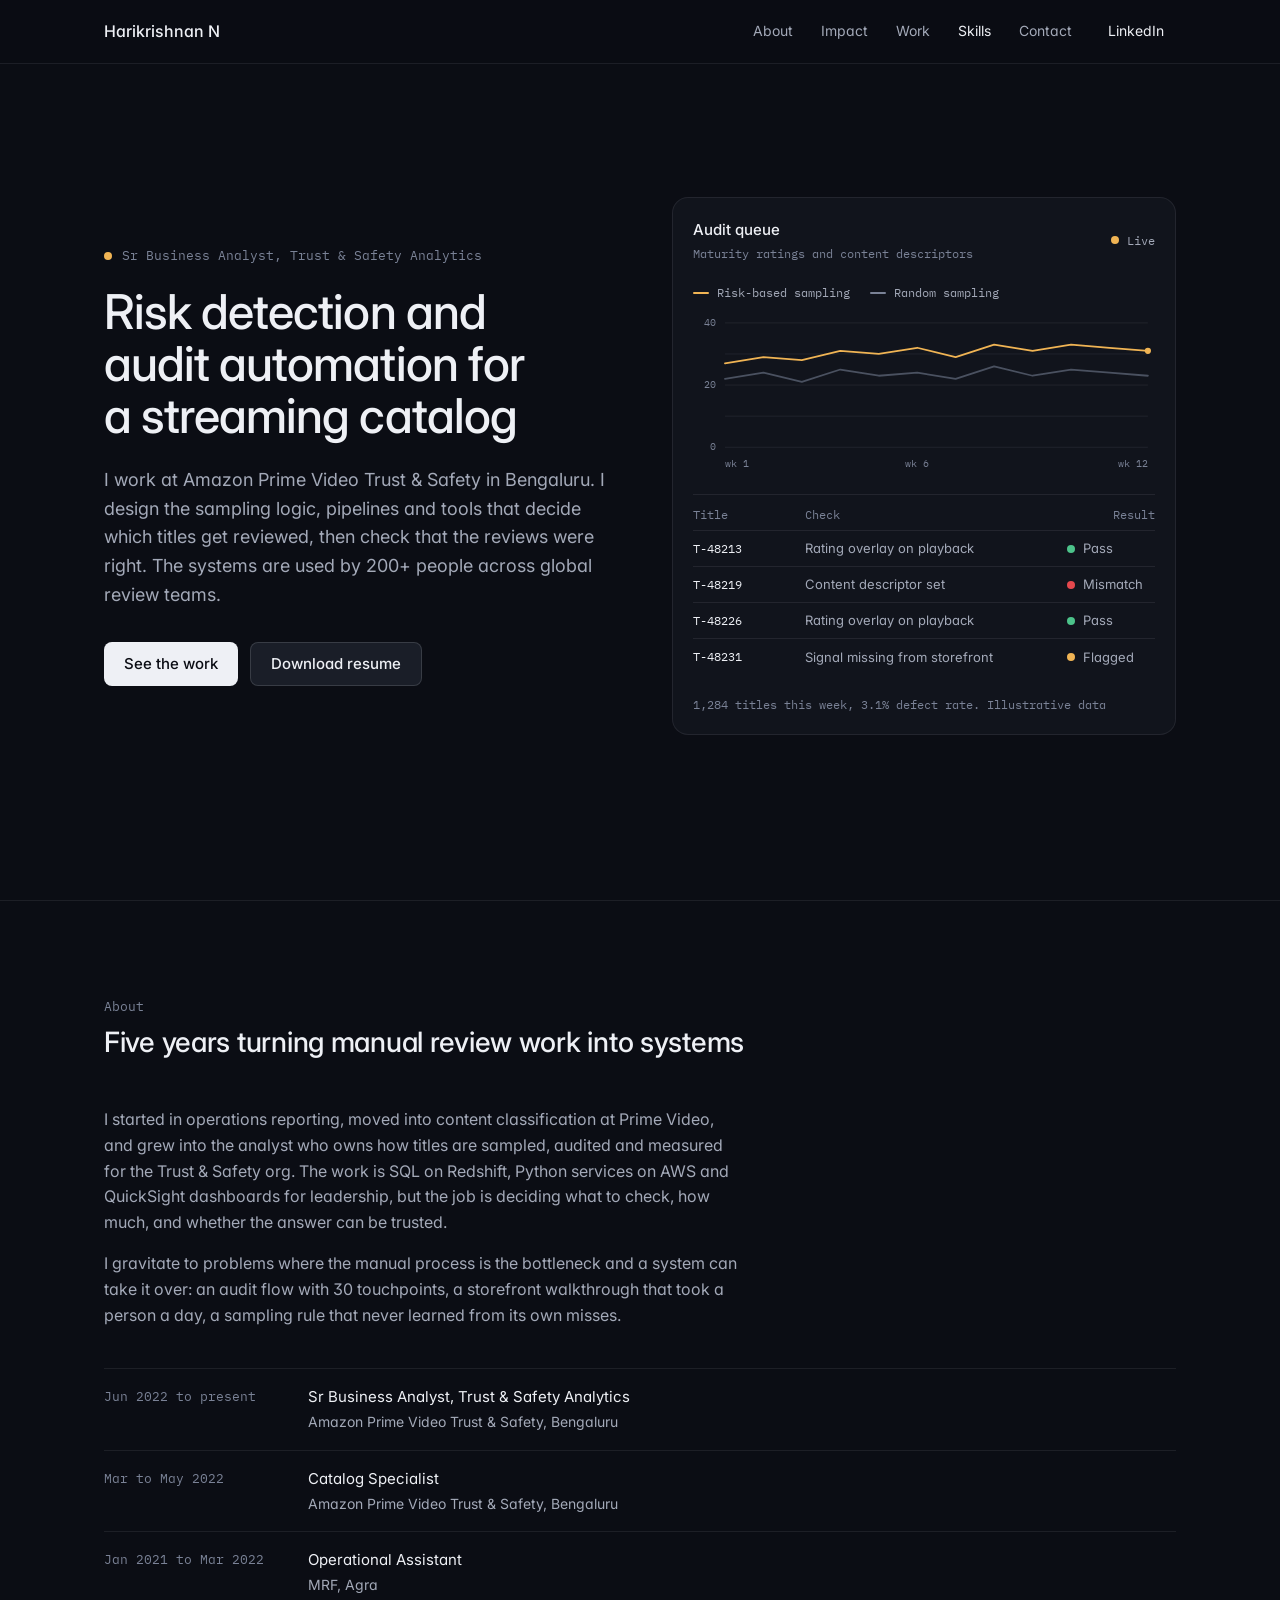
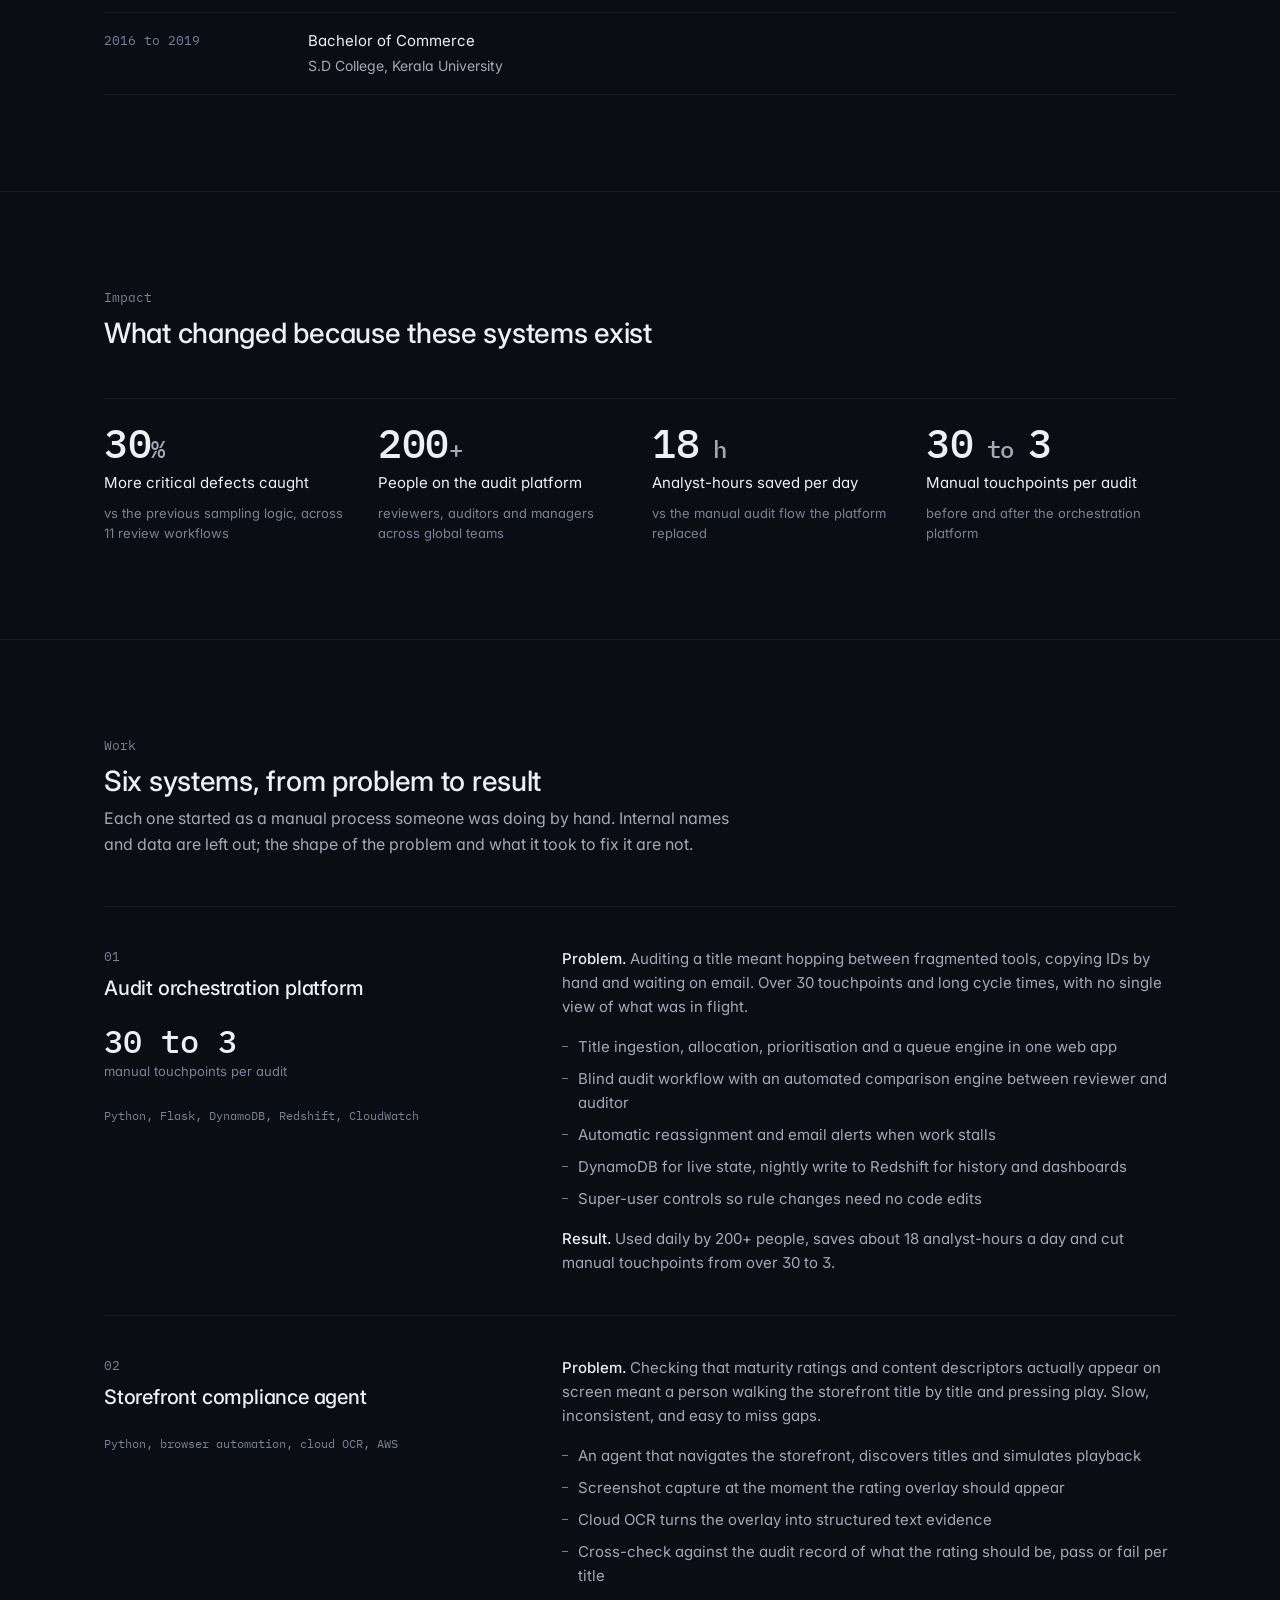
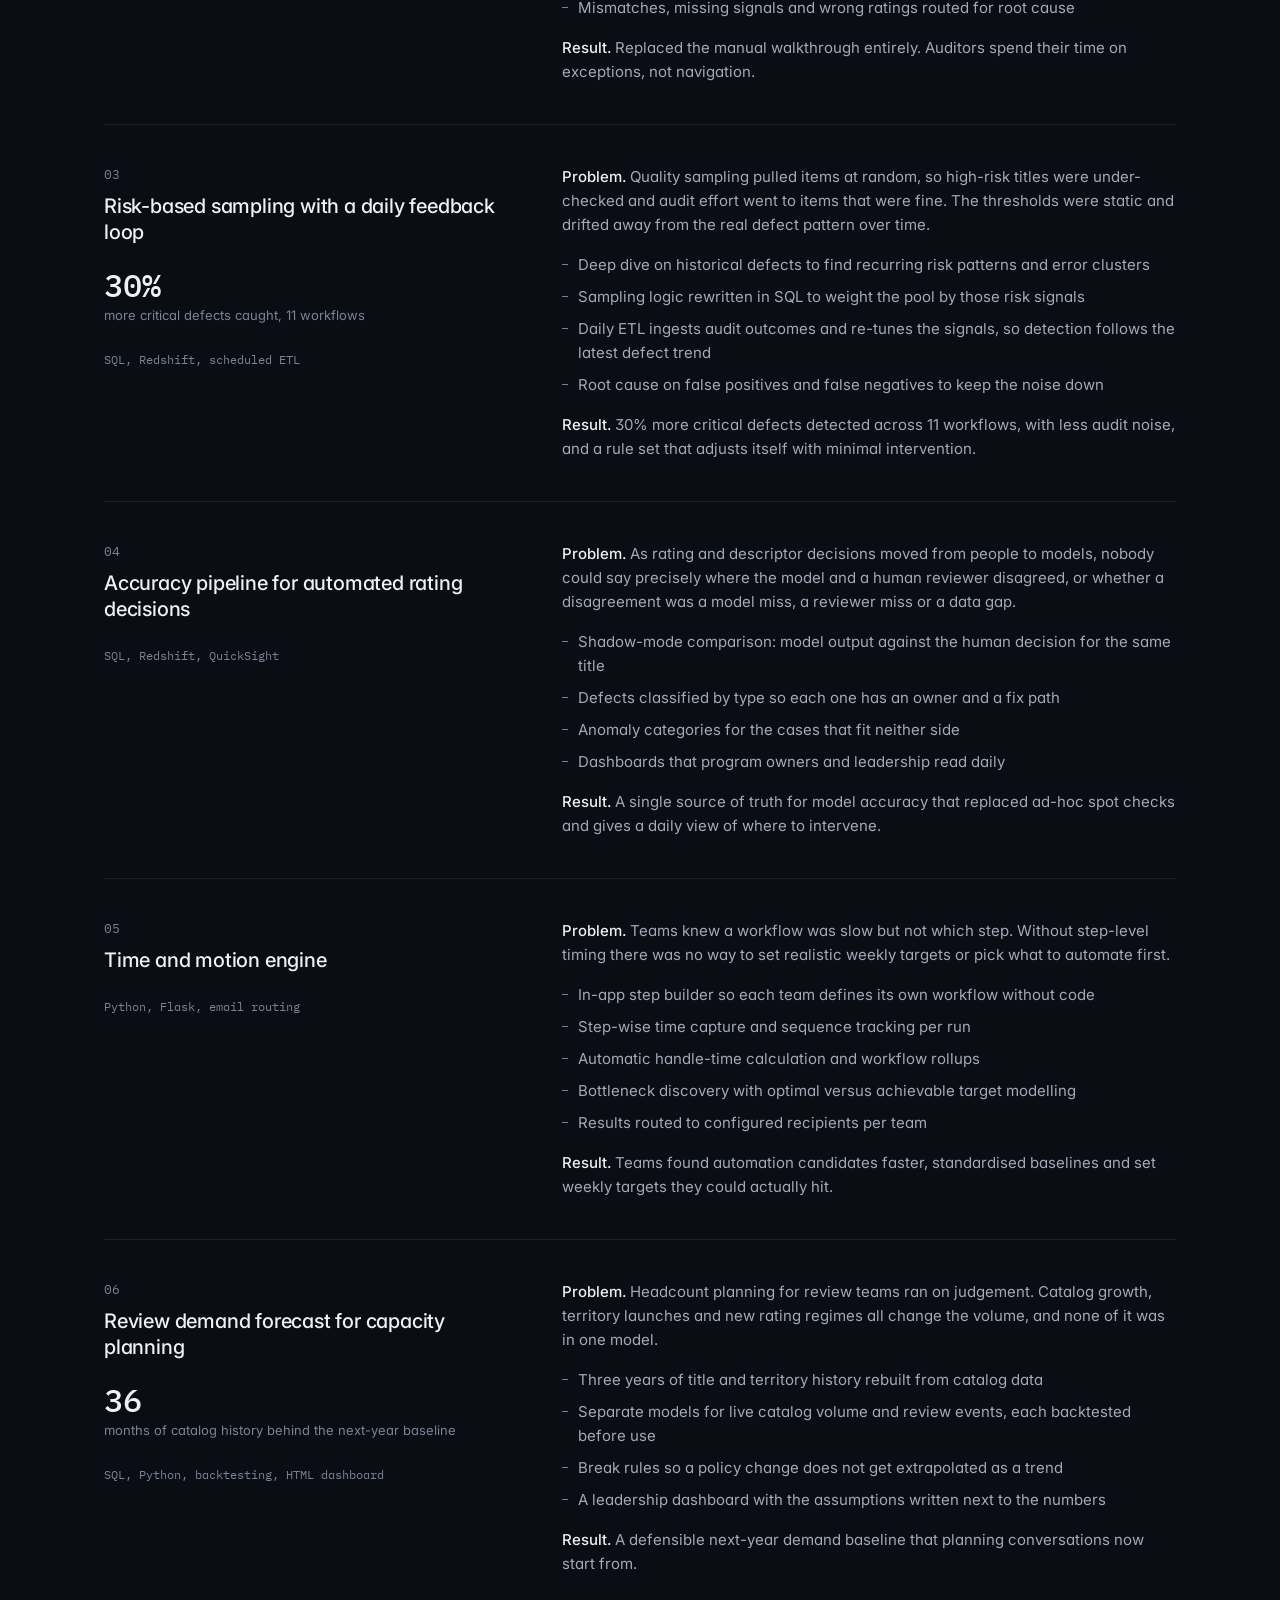
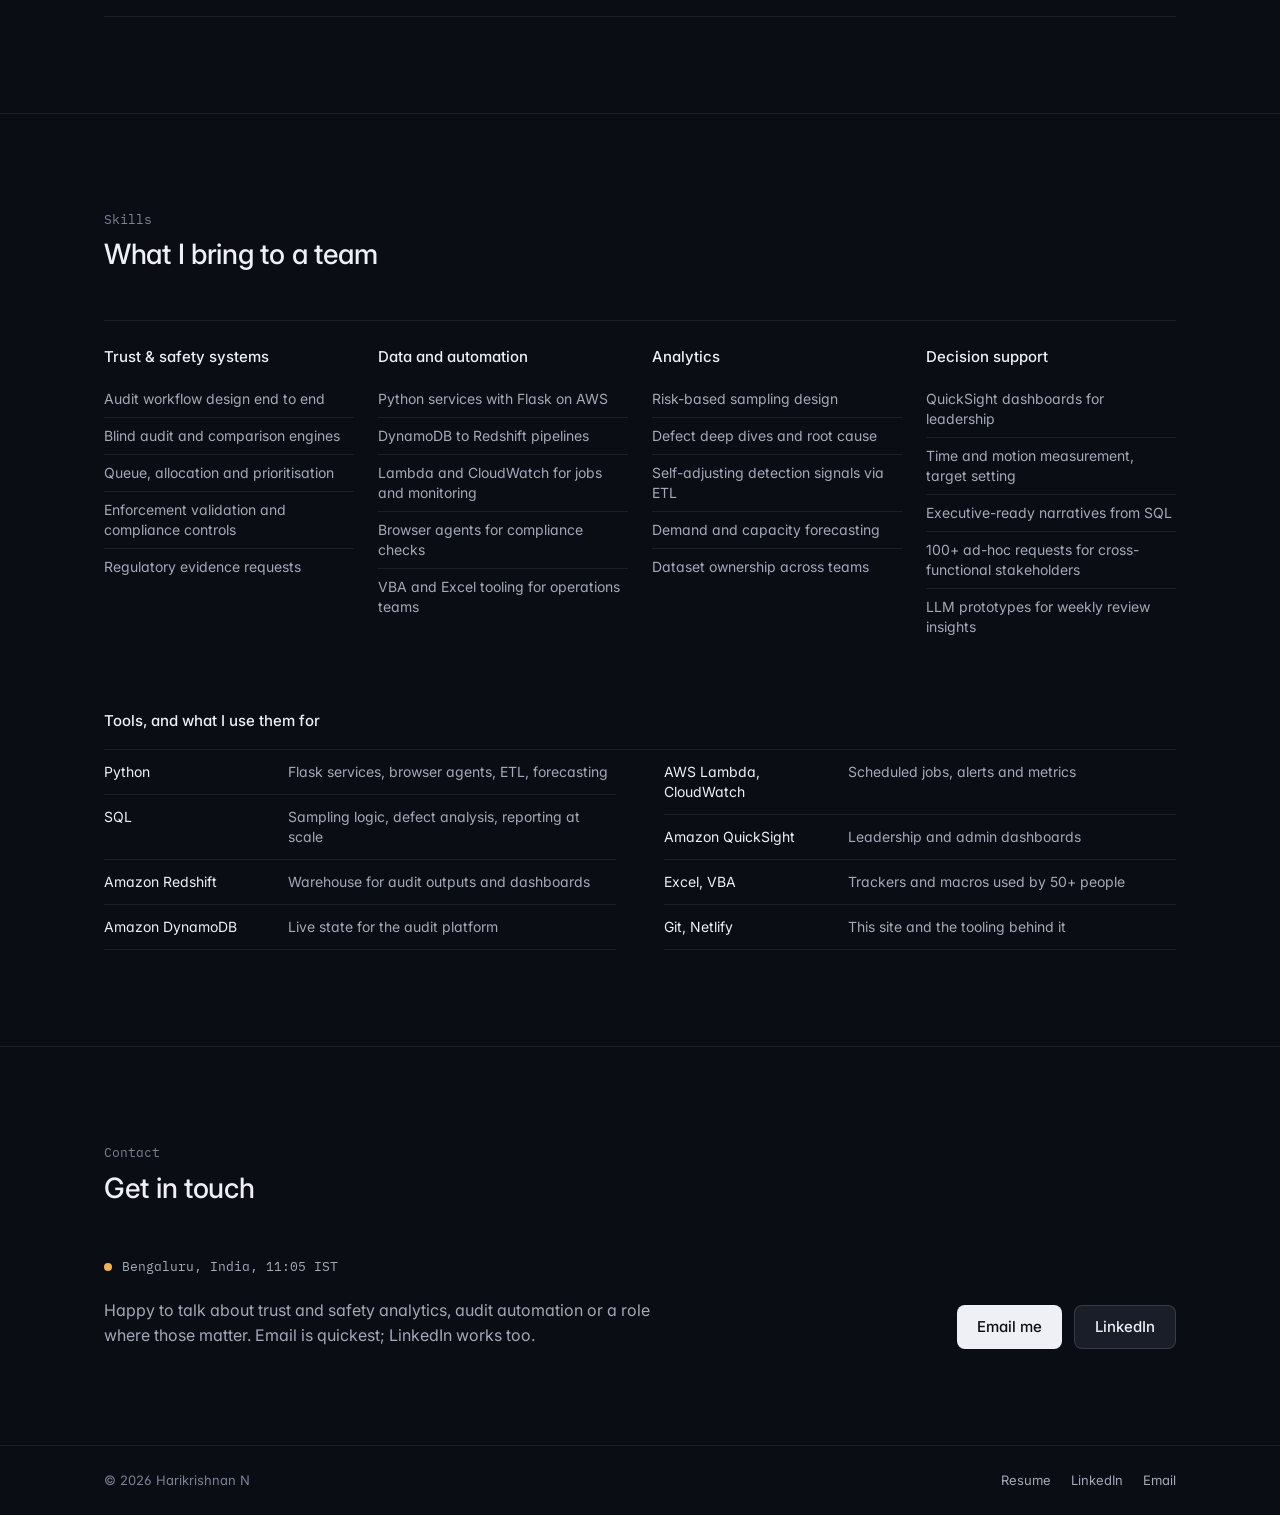
==== index.html @ ba23a328 "Remove profile photo and image references" ====
<!DOCTYPE html>
<html lang="en">
<head>
  <meta charset="UTF-8">
  <meta name="viewport" content="width=device-width, initial-scale=1.0">
  <title>Harikrishnan N, Sr Business Analyst, Trust &amp; Safety Analytics</title>
  <meta name="description" content="Sr Business Analyst at Amazon Prime Video Trust &amp; Safety. Risk-based sampling, audit automation and compliance tooling for a streaming catalog, built in SQL, Python and AWS and used by 200+ people.">
  <meta name="theme-color" content="#0b0d14">
  <link rel="canonical" href="https://harikriz.netlify.app/">
  <link rel="icon" type="image/x-icon" href="favicon.ico">

  <meta property="og:type" content="website">
  <meta property="og:url" content="https://harikriz.netlify.app/">
  <meta property="og:title" content="Harikrishnan N, Sr Business Analyst, Trust &amp; Safety Analytics">
  <meta property="og:description" content="Risk detection and audit automation for a streaming catalog. SQL, Python, AWS. Used by 200+ people.">
  <meta name="twitter:card" content="summary">
  <meta name="twitter:title" content="Harikrishnan N, Sr Business Analyst, Trust &amp; Safety Analytics">
  <meta name="twitter:description" content="Risk detection and audit automation for a streaming catalog. SQL, Python, AWS. Used by 200+ people.">
  <meta name="google-site-verification" content="R8Ux_fTHHuIgfNtx9JZ1mv4PHQBQAOeMeu85ZJoLAWw">

  <script type="application/ld+json">
  {
    "@context": "https://schema.org",
    "@type": "Person",
    "name": "Harikrishnan N",
    "url": "https://harikriz.netlify.app",
    "jobTitle": "Sr Business Analyst, Trust & Safety Analytics",
    "worksFor": { "@type": "Organization", "name": "Amazon Prime Video" },
    "address": { "@type": "PostalAddress", "addressLocality": "Bengaluru", "addressCountry": "IN" },
    "email": "mailto:harikrishnanz98@gmail.com",
    "sameAs": ["https://www.linkedin.com/in/harikriz"],
    "knowsAbout": ["Trust and Safety analytics", "Risk-based sampling", "Audit automation", "SQL", "Python", "Amazon Redshift", "Amazon QuickSight", "AWS"]
  }
  </script>

  <link rel="preconnect" href="https://fonts.googleapis.com">
  <link rel="preconnect" href="https://fonts.gstatic.com" crossorigin>
  <link href="https://fonts.googleapis.com/css2?family=IBM+Plex+Mono:wght@400;500&family=Inter:wght@400;500&display=swap" rel="stylesheet">
  <link rel="stylesheet" href="css/style.css">
</head>
<body>
  <a href="#main" class="skip">Skip to content</a>

  <header class="nav">
    <div class="container">
      <a href="#top" class="nav__brand">Harikrishnan N</a>
      <button type="button" class="nav__toggle" id="navToggle" aria-expanded="false" aria-controls="navLinks">Menu</button>
      <nav class="nav__links" id="navLinks" aria-label="Sections">
        <a href="#about">About</a>
        <a href="#impact">Impact</a>
        <a href="#work">Work</a>
        <a href="#skills">Skills</a>
        <a href="#contact">Contact</a>
        <a href="https://www.linkedin.com/in/harikriz" target="_blank" rel="me noopener" class="nav__ext">LinkedIn</a>
      </nav>
    </div>
  </header>

  <main id="main">
    <section class="hero" id="top">
      <div class="container">
        <div class="hero__text">
          <p class="hero__kicker"><span class="dot" aria-hidden="true"></span>Sr Business Analyst, Trust &amp; Safety Analytics</p>
          <h1 class="hero__title">Risk detection and audit automation for a streaming catalog</h1>
          <p class="hero__lede">
            I work at Amazon Prime Video Trust &amp; Safety in Bengaluru. I design the sampling logic, pipelines and tools that decide which titles get reviewed, then check that the reviews were right. The systems are used by 200+ people across global review teams.
          </p>
          <div class="hero__actions">
            <a href="#work" class="btn btn--primary">See the work</a>
            <a href="Harikrishnan_2026.pdf" class="btn btn--secondary" download>Download resume</a>
          </div>
        </div>

        <div class="hero__visual" aria-label="Illustrative audit dashboard: critical defects caught per week under risk-based versus random sampling, and a sample of the review queue">
          <div class="panel">
            <div class="panel__head">
              <div>
                <div class="panel__title">Audit queue</div>
                <div class="panel__sub">Maturity ratings and content descriptors</div>
              </div>
              <span class="panel__live"><span class="dot" aria-hidden="true"></span>Live</span>
            </div>

            <div class="chart">
              <div class="chart__legend">
                <span><i class="is-accent"></i>Risk-based sampling</span>
                <span><i></i>Random sampling</span>
              </div>
              <svg viewBox="0 0 520 180" role="img" aria-label="Line chart, critical defects caught per week over 12 weeks. Risk-based sampling runs about 30 percent above random sampling.">
                <g class="grid">
                  <line x1="36" y1="150" x2="512" y2="150"/>
                  <line x1="36" y1="115" x2="512" y2="115"/>
                  <line x1="36" y1="80" x2="512" y2="80"/>
                  <line x1="36" y1="45" x2="512" y2="45"/>
                  <line x1="36" y1="10" x2="512" y2="10"/>
                </g>
                <text x="26" y="153" text-anchor="end">0</text>
                <text x="26" y="83" text-anchor="end">20</text>
                <text x="26" y="13" text-anchor="end">40</text>
                <text x="36" y="172">wk 1</text>
                <text x="252" y="172" text-anchor="middle">wk 6</text>
                <text x="512" y="172" text-anchor="end">wk 12</text>
                <polyline class="line line--base" points="36,73 79.3,66 122.5,76.5 165.8,62.5 209.1,69.5 252.4,66 295.6,73 338.9,59 382.2,69.5 425.5,62.5 468.7,66 512,69.5"/>
                <polyline class="line line--accent" points="36,55.5 79.3,48.5 122.5,52 165.8,41.5 209.1,45 252.4,38 295.6,48.5 338.9,34.5 382.2,41.5 425.5,34.5 468.7,38 512,41.5"/>
                <circle class="mark" cx="512" cy="41.5" r="3.5"/>
              </svg>
            </div>

            <div class="queue" aria-hidden="true">
              <div class="queue__row is-head"><span>Title</span><span>Check</span><span>Result</span></div>
              <div class="queue__row"><span class="queue__id">T-48213</span><span>Rating overlay on playback</span><span class="queue__state"><span class="dot dot--pos"></span>Pass</span></div>
              <div class="queue__row"><span class="queue__id">T-48219</span><span>Content descriptor set</span><span class="queue__state"><span class="dot dot--neg"></span>Mismatch</span></div>
              <div class="queue__row"><span class="queue__id">T-48226</span><span>Rating overlay on playback</span><span class="queue__state"><span class="dot dot--pos"></span>Pass</span></div>
              <div class="queue__row"><span class="queue__id">T-48231</span><span>Signal missing from storefront</span><span class="queue__state"><span class="dot"></span>Flagged</span></div>
            </div>
            <div class="panel__foot">1,284 titles this week, 3.1% defect rate. Illustrative data</div>
          </div>
        </div>
      </div>
    </section>

    <section class="section" id="about">
      <div class="container">
        <div class="section__head">
          <span class="section__label">About</span>
          <h2 class="section__title">Five years turning manual review work into systems</h2>
        </div>
        <div class="about">
          <div class="about__text">
            <p>
              I started in operations reporting, moved into content classification at Prime Video, and grew into the analyst who owns how titles are sampled, audited and measured for the Trust &amp; Safety org. The work is SQL on Redshift, Python services on AWS and QuickSight dashboards for leadership, but the job is deciding what to check, how much, and whether the answer can be trusted.
            </p>
            <p>
              I gravitate to problems where the manual process is the bottleneck and a system can take it over: an audit flow with 30 touchpoints, a storefront walkthrough that took a person a day, a sampling rule that never learned from its own misses.
            </p>
            <div class="timeline">
              <div class="timeline__row">
                <span class="timeline__when">Jun 2022 to present</span>
                <div class="timeline__what">Sr Business Analyst, Trust &amp; Safety Analytics<span>Amazon Prime Video Trust &amp; Safety, Bengaluru</span></div>
              </div>
              <div class="timeline__row">
                <span class="timeline__when">Mar to May 2022</span>
                <div class="timeline__what">Catalog Specialist<span>Amazon Prime Video Trust &amp; Safety, Bengaluru</span></div>
              </div>
              <div class="timeline__row">
                <span class="timeline__when">Jan 2021 to Mar 2022</span>
                <div class="timeline__what">Operational Assistant<span>MRF, Agra</span></div>
              </div>
              <div class="timeline__row">
                <span class="timeline__when">2016 to 2019</span>
                <div class="timeline__what">Bachelor of Commerce<span>S.D College, Kerala University</span></div>
              </div>
            </div>
          </div>
        </div>
      </div>
    </section>

    <section class="section" id="impact">
      <div class="container">
        <div class="section__head">
          <span class="section__label">Impact</span>
          <h2 class="section__title">What changed because these systems exist</h2>
        </div>
        <div class="stats">
          <div class="stat">
            <div class="stat__value">30<small>%</small></div>
            <div class="stat__label">More critical defects caught</div>
            <div class="stat__vs">vs the previous sampling logic, across 11 review workflows</div>
          </div>
          <div class="stat">
            <div class="stat__value">200<small>+</small></div>
            <div class="stat__label">People on the audit platform</div>
            <div class="stat__vs">reviewers, auditors and managers across global teams</div>
          </div>
          <div class="stat">
            <div class="stat__value">18<small> h</small></div>
            <div class="stat__label">Analyst-hours saved per day</div>
            <div class="stat__vs">vs the manual audit flow the platform replaced</div>
          </div>
          <div class="stat">
            <div class="stat__value">30<small> to </small>3</div>
            <div class="stat__label">Manual touchpoints per audit</div>
            <div class="stat__vs">before and after the orchestration platform</div>
          </div>
        </div>
      </div>
    </section>

    <section class="section" id="work">
      <div class="container">
        <div class="section__head">
          <span class="section__label">Work</span>
          <h2 class="section__title">Six systems, from problem to result</h2>
          <p class="section__intro">Each one started as a manual process someone was doing by hand. Internal names and data are left out; the shape of the problem and what it took to fix it are not.</p>
        </div>
        <div class="cases">

          <article class="case">
            <div>
              <div class="case__num">01</div>
              <h3 class="case__title">Audit orchestration platform</h3>
              <div class="case__fig"><b>30 to 3</b><span>manual touchpoints per audit</span></div>
              <div class="case__tools">Python, Flask, DynamoDB, Redshift, CloudWatch</div>
            </div>
            <div class="case__body">
              <p><b>Problem.</b> Auditing a title meant hopping between fragmented tools, copying IDs by hand and waiting on email. Over 30 touchpoints and long cycle times, with no single view of what was in flight.</p>
              <ul>
                <li>Title ingestion, allocation, prioritisation and a queue engine in one web app</li>
                <li>Blind audit workflow with an automated comparison engine between reviewer and auditor</li>
                <li>Automatic reassignment and email alerts when work stalls</li>
                <li>DynamoDB for live state, nightly write to Redshift for history and dashboards</li>
                <li>Super-user controls so rule changes need no code edits</li>
              </ul>
              <p><b>Result.</b> Used daily by 200+ people, saves about 18 analyst-hours a day and cut manual touchpoints from over 30 to 3.</p>
            </div>
          </article>

          <article class="case">
            <div>
              <div class="case__num">02</div>
              <h3 class="case__title">Storefront compliance agent</h3>
              <div class="case__tools">Python, browser automation, cloud OCR, AWS</div>
            </div>
            <div class="case__body">
              <p><b>Problem.</b> Checking that maturity ratings and content descriptors actually appear on screen meant a person walking the storefront title by title and pressing play. Slow, inconsistent, and easy to miss gaps.</p>
              <ul>
                <li>An agent that navigates the storefront, discovers titles and simulates playback</li>
                <li>Screenshot capture at the moment the rating overlay should appear</li>
                <li>Cloud OCR turns the overlay into structured text evidence</li>
                <li>Cross-check against the audit record of what the rating should be, pass or fail per title</li>
                <li>Mismatches, missing signals and wrong ratings routed for root cause</li>
              </ul>
              <p><b>Result.</b> Replaced the manual walkthrough entirely. Auditors spend their time on exceptions, not navigation.</p>
            </div>
          </article>

          <article class="case">
            <div>
              <div class="case__num">03</div>
              <h3 class="case__title">Risk-based sampling with a daily feedback loop</h3>
              <div class="case__fig"><b>30%</b><span>more critical defects caught, 11 workflows</span></div>
              <div class="case__tools">SQL, Redshift, scheduled ETL</div>
            </div>
            <div class="case__body">
              <p><b>Problem.</b> Quality sampling pulled items at random, so high-risk titles were under-checked and audit effort went to items that were fine. The thresholds were static and drifted away from the real defect pattern over time.</p>
              <ul>
                <li>Deep dive on historical defects to find recurring risk patterns and error clusters</li>
                <li>Sampling logic rewritten in SQL to weight the pool by those risk signals</li>
                <li>Daily ETL ingests audit outcomes and re-tunes the signals, so detection follows the latest defect trend</li>
                <li>Root cause on false positives and false negatives to keep the noise down</li>
              </ul>
              <p><b>Result.</b> 30% more critical defects detected across 11 workflows, with less audit noise, and a rule set that adjusts itself with minimal intervention.</p>
            </div>
          </article>

          <article class="case">
            <div>
              <div class="case__num">04</div>
              <h3 class="case__title">Accuracy pipeline for automated rating decisions</h3>
              <div class="case__tools">SQL, Redshift, QuickSight</div>
            </div>
            <div class="case__body">
              <p><b>Problem.</b> As rating and descriptor decisions moved from people to models, nobody could say precisely where the model and a human reviewer disagreed, or whether a disagreement was a model miss, a reviewer miss or a data gap.</p>
              <ul>
                <li>Shadow-mode comparison: model output against the human decision for the same title</li>
                <li>Defects classified by type so each one has an owner and a fix path</li>
                <li>Anomaly categories for the cases that fit neither side</li>
                <li>Dashboards that program owners and leadership read daily</li>
              </ul>
              <p><b>Result.</b> A single source of truth for model accuracy that replaced ad-hoc spot checks and gives a daily view of where to intervene.</p>
            </div>
          </article>

          <article class="case">
            <div>
              <div class="case__num">05</div>
              <h3 class="case__title">Time and motion engine</h3>
              <div class="case__tools">Python, Flask, email routing</div>
            </div>
            <div class="case__body">
              <p><b>Problem.</b> Teams knew a workflow was slow but not which step. Without step-level timing there was no way to set realistic weekly targets or pick what to automate first.</p>
              <ul>
                <li>In-app step builder so each team defines its own workflow without code</li>
                <li>Step-wise time capture and sequence tracking per run</li>
                <li>Automatic handle-time calculation and workflow rollups</li>
                <li>Bottleneck discovery with optimal versus achievable target modelling</li>
                <li>Results routed to configured recipients per team</li>
              </ul>
              <p><b>Result.</b> Teams found automation candidates faster, standardised baselines and set weekly targets they could actually hit.</p>
            </div>
          </article>

          <article class="case">
            <div>
              <div class="case__num">06</div>
              <h3 class="case__title">Review demand forecast for capacity planning</h3>
              <div class="case__fig"><b>36</b><span>months of catalog history behind the next-year baseline</span></div>
              <div class="case__tools">SQL, Python, backtesting, HTML dashboard</div>
            </div>
            <div class="case__body">
              <p><b>Problem.</b> Headcount planning for review teams ran on judgement. Catalog growth, territory launches and new rating regimes all change the volume, and none of it was in one model.</p>
              <ul>
                <li>Three years of title and territory history rebuilt from catalog data</li>
                <li>Separate models for live catalog volume and review events, each backtested before use</li>
                <li>Break rules so a policy change does not get extrapolated as a trend</li>
                <li>A leadership dashboard with the assumptions written next to the numbers</li>
              </ul>
              <p><b>Result.</b> A defensible next-year demand baseline that planning conversations now start from.</p>
            </div>
          </article>

        </div>
      </div>
    </section>

    <section class="section" id="skills">
      <div class="container">
        <div class="section__head">
          <span class="section__label">Skills</span>
          <h2 class="section__title">What I bring to a team</h2>
        </div>
        <div class="skills">
          <div class="skill">
            <h3>Trust &amp; safety systems</h3>
            <ul>
              <li>Audit workflow design end to end</li>
              <li>Blind audit and comparison engines</li>
              <li>Queue, allocation and prioritisation</li>
              <li>Enforcement validation and compliance controls</li>
              <li>Regulatory evidence requests</li>
            </ul>
          </div>
          <div class="skill">
            <h3>Data and automation</h3>
            <ul>
              <li>Python services with Flask on AWS</li>
              <li>DynamoDB to Redshift pipelines</li>
              <li>Lambda and CloudWatch for jobs and monitoring</li>
              <li>Browser agents for compliance checks</li>
              <li>VBA and Excel tooling for operations teams</li>
            </ul>
          </div>
          <div class="skill">
            <h3>Analytics</h3>
            <ul>
              <li>Risk-based sampling design</li>
              <li>Defect deep dives and root cause</li>
              <li>Self-adjusting detection signals via ETL</li>
              <li>Demand and capacity forecasting</li>
              <li>Dataset ownership across teams</li>
            </ul>
          </div>
          <div class="skill">
            <h3>Decision support</h3>
            <ul>
              <li>QuickSight dashboards for leadership</li>
              <li>Time and motion measurement, target setting</li>
              <li>Executive-ready narratives from SQL</li>
              <li>100+ ad-hoc requests for cross-functional stakeholders</li>
              <li>LLM prototypes for weekly review insights</li>
            </ul>
          </div>
        </div>

        <div class="tools" id="tools">
          <h3>Tools, and what I use them for</h3>
          <div class="tools__grid">
            <dl>
              <div class="tool"><dt>Python</dt><dd>Flask services, browser agents, ETL, forecasting</dd></div>
              <div class="tool"><dt>SQL</dt><dd>Sampling logic, defect analysis, reporting at scale</dd></div>
              <div class="tool"><dt>Amazon Redshift</dt><dd>Warehouse for audit outputs and dashboards</dd></div>
              <div class="tool"><dt>Amazon DynamoDB</dt><dd>Live state for the audit platform</dd></div>
            </dl>
            <dl>
              <div class="tool"><dt>AWS Lambda, CloudWatch</dt><dd>Scheduled jobs, alerts and metrics</dd></div>
              <div class="tool"><dt>Amazon QuickSight</dt><dd>Leadership and admin dashboards</dd></div>
              <div class="tool"><dt>Excel, VBA</dt><dd>Trackers and macros used by 50+ people</dd></div>
              <div class="tool"><dt>Git, Netlify</dt><dd>This site and the tooling behind it</dd></div>
            </dl>
          </div>
        </div>
      </div>
    </section>

    <section class="section" id="contact">
      <div class="container">
        <div class="contact">
          <div>
            <div class="section__head">
              <span class="section__label">Contact</span>
              <h2 class="section__title">Get in touch</h2>
            </div>
            <p class="contact__status"><span class="dot" aria-hidden="true"></span><span>Bengaluru, India<span id="localTime"></span></span></p>
            <p>Happy to talk about trust and safety analytics, audit automation or a role where those matter. Email is quickest; LinkedIn works too.</p>
          </div>
          <div class="contact__actions">
            <a href="mailto:harikrishnanz98@gmail.com" class="btn btn--primary">Email me</a>
            <a href="https://www.linkedin.com/in/harikriz" target="_blank" rel="noopener" class="btn btn--secondary">LinkedIn</a>
          </div>
        </div>
      </div>
    </section>
  </main>

  <footer class="footer">
    <div class="container">
      <span>&copy; 2026 Harikrishnan N</span>
      <nav aria-label="Footer">
        <a href="Harikrishnan_2026.pdf" download>Resume</a>
        <a href="https://www.linkedin.com/in/harikriz" target="_blank" rel="noopener">LinkedIn</a>
        <a href="mailto:harikrishnanz98@gmail.com">Email</a>
      </nav>
    </div>
  </footer>

  <script src="script.js" defer></script>
</body>
</html>
---- css/style.css ----
/* Harikrishnan N, portfolio. Ink ramp, one amber accent, Inter + IBM Plex Mono. */

:root {
  --bg: #0b0d14;
  --surface: #11141c;
  --raised: #1a1e28;
  --line: rgba(238, 240, 245, 0.08);
  --line-strong: rgba(238, 240, 245, 0.14);
  --text: #eef0f5;
  --text-2: #a3a9b8;
  --muted: #7a8296;
  --accent: #f0b454;
  --accent-ink: #1a1206;
  --pos: #4cc38a;
  --neg: #e5484d;
  --sans: 'Inter', system-ui, -apple-system, 'Segoe UI', sans-serif;
  --mono: 'IBM Plex Mono', ui-monospace, 'SFMono-Regular', Menlo, monospace;
  --ease: cubic-bezier(0.22, 1, 0.36, 1);
  --fast: 150ms;
  --enter: 400ms;
  --nav-h: 64px;
  --max: 1120px;
}

*, *::before, *::after { box-sizing: border-box; margin: 0; padding: 0; }

html { scroll-behavior: smooth; -webkit-text-size-adjust: 100%; }

body {
  font-family: var(--sans);
  font-size: 16px;
  line-height: 1.6;
  color: var(--text);
  background: var(--bg);
  -webkit-font-smoothing: antialiased;
  font-feature-settings: 'cv11', 'ss01';
}

a { color: inherit; text-decoration: none; transition: color var(--fast) var(--ease); }
a:hover { color: var(--text); }
ul { list-style: none; }
img { display: block; max-width: 100%; }
button { font: inherit; color: inherit; background: none; border: 0; cursor: pointer; }

:focus-visible { outline: 2px solid var(--accent); outline-offset: 2px; border-radius: 4px; }

.skip { position: absolute; left: 16px; top: -48px; padding: 8px 12px; background: var(--text); color: var(--bg); border-radius: 8px; z-index: 100; }
.skip:focus { top: 12px; }

.container { max-width: var(--max); margin: 0 auto; padding: 0 24px; }

.mono { font-family: var(--mono); font-feature-settings: 'tnum'; }

/* Navigation */
.nav {
  position: sticky;
  top: 0;
  z-index: 50;
  height: var(--nav-h);
  background: rgba(11, 13, 20, 0.88);
  backdrop-filter: blur(12px);
  border-bottom: 1px solid var(--line);
}
.nav .container { height: 100%; display: flex; align-items: center; justify-content: space-between; gap: 24px; }
.nav__brand { font-size: 16px; font-weight: 500; letter-spacing: 0; }
.nav__links { display: flex; align-items: center; gap: 4px; }
.nav__links a {
  display: inline-flex; align-items: center; height: 36px; padding: 0 12px;
  border-radius: 8px; font-size: 14px; color: var(--text-2);
  transition: color var(--fast) var(--ease), background-color var(--fast) var(--ease);
}
.nav__links a:hover { color: var(--text); background: var(--raised); }
.nav__links a.is-active { color: var(--text); }
.nav__links a.nav__ext { margin-left: 8px; color: var(--text); }
.nav__toggle { display: none; height: 36px; padding: 0 12px; border-radius: 8px; font-size: 14px; color: var(--text-2); border: 1px solid var(--line); }
.nav__toggle:hover { color: var(--text); background: var(--raised); }

/* Hero */
.hero { padding: 64px 0 96px; }
.hero .container {
  display: grid;
  grid-template-columns: minmax(0, 1fr) minmax(0, 1fr);
  gap: 64px;
  align-items: center;
  min-height: calc(100vh - var(--nav-h) - 160px);
}
.hero__text { animation: enter var(--enter) var(--ease) both; }
.hero__kicker { font-family: var(--mono); font-size: 13px; line-height: 20px; color: var(--muted); margin-bottom: 20px; display: flex; align-items: flex-start; gap: 10px; }
.hero__kicker .dot { margin-top: 6px; }
.hero__title { font-size: 48px; line-height: 1.08; font-weight: 500; letter-spacing: -0.02em; text-wrap: balance; }
.hero__lede { margin-top: 24px; font-size: 18px; line-height: 1.6; color: var(--text-2); max-width: 36rem; }
.hero__actions { margin-top: 32px; display: flex; gap: 12px; flex-wrap: wrap; }
.hero__visual { animation: enter var(--enter) var(--ease) 80ms both; }

@keyframes enter { from { opacity: 0; transform: translateY(10px); } to { opacity: 1; transform: none; } }

/* Buttons */
.btn {
  display: inline-flex; align-items: center; justify-content: center;
  height: 44px; padding: 0 20px; border-radius: 8px; font-size: 15px; font-weight: 500;
  transition: background-color var(--fast) var(--ease), color var(--fast) var(--ease), transform var(--fast) var(--ease);
}
.btn:active { transform: scale(0.98); }
.btn--primary { background: var(--text); color: var(--bg); box-shadow: inset 0 1px 0 rgba(255, 255, 255, 0.12); }
.btn--primary:hover { background: #ffffff; color: var(--bg); }
.btn--secondary { background: var(--raised); color: var(--text); border: 1px solid var(--line-strong); }
.btn--secondary:hover { background: #222736; }

/* Live dot: the signature. Hero preview, kicker and contact only. */
.dot { width: 8px; height: 8px; border-radius: 50%; background: var(--accent); flex: none; }
.dot--pos { background: var(--pos); }
.dot--neg { background: var(--neg); }

/* Preview panel */
.panel {
  background: var(--surface);
  border: 1px solid var(--line);
  border-radius: 16px;
  padding: 20px;
  display: grid;
  gap: 20px;
}
.panel__head { display: flex; align-items: center; justify-content: space-between; gap: 16px; }
.panel__title { font-size: 15px; font-weight: 500; }
.panel__sub { font-family: var(--mono); font-size: 12px; color: var(--muted); margin-top: 2px; }
.panel__live { display: inline-flex; align-items: center; gap: 8px; font-family: var(--mono); font-size: 12px; color: var(--text-2); }

.chart { display: grid; gap: 12px; }
.chart__legend { display: flex; gap: 20px; font-family: var(--mono); font-size: 12px; color: var(--text-2); }
.chart__legend span { display: inline-flex; align-items: center; gap: 8px; }
.chart__legend i { width: 16px; height: 2px; border-radius: 1px; background: var(--muted); display: inline-block; }
.chart__legend i.is-accent { background: var(--accent); }
.chart svg { width: 100%; height: auto; display: block; }
.chart text { font-family: var(--mono); font-size: 11px; fill: var(--muted); }
.chart .grid { stroke: var(--line); stroke-width: 1; }
.chart .line { fill: none; stroke-width: 2; stroke-linejoin: round; stroke-linecap: round; }
.chart .line--base { stroke: #4a5160; }
.chart .line--accent { stroke: var(--accent); }
.chart .mark { fill: var(--accent); }

.queue { border-top: 1px solid var(--line); padding-top: 4px; }
.queue__row {
  display: grid; grid-template-columns: 96px 1fr auto; gap: 16px; align-items: center;
  height: 36px; font-size: 13px; color: var(--text-2);
  border-bottom: 1px solid var(--line);
}
.queue__row:last-child { border-bottom: 0; }
.queue__row.is-head { color: var(--muted); font-family: var(--mono); font-size: 12px; height: 32px; }
.queue__id { font-family: var(--mono); font-size: 12px; color: var(--text); }
.queue__state { display: inline-flex; align-items: center; gap: 8px; min-width: 88px; }
.panel__foot { font-family: var(--mono); font-size: 12px; color: var(--muted); }

/* Sections */
.section { padding: 96px 0; border-top: 1px solid var(--line); }
.section__head { display: grid; gap: 8px; margin-bottom: 48px; }
.section__label { font-family: var(--mono); font-size: 13px; color: var(--muted); }
.section__title { font-size: 28px; line-height: 1.2; font-weight: 500; letter-spacing: -0.01em; }
.section__intro { color: var(--text-2); max-width: 40rem; }

/* About */
.about__text p { color: var(--text-2); max-width: 40rem; }
.about__text p + p { margin-top: 16px; }
.timeline { margin-top: 40px; border-top: 1px solid var(--line); }
.timeline__row { display: grid; grid-template-columns: 180px 1fr; gap: 24px; padding: 16px 0; border-bottom: 1px solid var(--line); }
.timeline__when { font-family: var(--mono); font-size: 13px; color: var(--muted); padding-top: 2px; }
.timeline__what { font-size: 15px; }
.timeline__what span { display: block; color: var(--text-2); font-size: 14px; margin-top: 2px; }

/* Impact */
.stats { display: grid; grid-template-columns: repeat(4, 1fr); gap: 24px; border-top: 1px solid var(--line); }
.stat { padding-top: 24px; display: grid; gap: 8px; align-content: start; }
.stat__value { font-family: var(--mono); font-feature-settings: 'tnum'; font-size: 40px; line-height: 1; font-weight: 500; letter-spacing: -0.01em; }
.stat__value small { font-size: 24px; color: var(--text-2); }
.stat__label { font-size: 15px; color: var(--text); }
.stat__vs { font-size: 13px; line-height: 20px; color: var(--muted); }

/* Work */
.cases { border-top: 1px solid var(--line); }
.case { display: grid; grid-template-columns: minmax(0, 2fr) minmax(0, 3fr); gap: 48px; padding: 40px 0; border-bottom: 1px solid var(--line); }
.case__num { font-family: var(--mono); font-size: 13px; color: var(--muted); }
.case__title { margin-top: 8px; font-size: 20px; line-height: 1.3; font-weight: 500; letter-spacing: -0.01em; }
.case__fig { margin-top: 24px; display: grid; gap: 4px; }
.case__fig b { font-family: var(--mono); font-feature-settings: 'tnum'; font-weight: 500; font-size: 32px; line-height: 1; }
.case__fig span { font-size: 13px; color: var(--muted); }
.case__tools { margin-top: 24px; font-family: var(--mono); font-size: 12px; color: var(--muted); line-height: 20px; }
.case__body { display: grid; gap: 16px; }
.case__body p { font-size: 15px; color: var(--text-2); }
.case__body p b { font-weight: 500; color: var(--text); }
.case__body ul { display: grid; gap: 8px; padding-left: 0; }
.case__body li { font-size: 15px; color: var(--text-2); padding-left: 16px; position: relative; }
.case__body li::before { content: ''; position: absolute; left: 0; top: 11px; width: 6px; height: 1px; background: var(--muted); }

/* Skills */
.skills { display: grid; grid-template-columns: repeat(4, 1fr); gap: 32px 24px; border-top: 1px solid var(--line); }
.skill { padding-top: 24px; }
.skill h3 { font-size: 15px; font-weight: 500; margin-bottom: 12px; }
.skill li { font-size: 14px; line-height: 20px; color: var(--text-2); padding: 8px 0; border-bottom: 1px solid var(--line); }
.skill li:last-child { border-bottom: 0; }

.tools { margin-top: 64px; }
.tools h3 { font-size: 15px; font-weight: 500; margin-bottom: 16px; }
.tools__grid { display: grid; grid-template-columns: 1fr 1fr; gap: 0 48px; border-top: 1px solid var(--line); }
.tool { display: grid; grid-template-columns: 168px 1fr; gap: 16px; padding: 12px 0; border-bottom: 1px solid var(--line); font-size: 14px; line-height: 20px; }
.tool dt { color: var(--text); }
.tool dd { color: var(--text-2); }

/* Contact */
.contact { display: grid; grid-template-columns: minmax(0, 1fr) auto; gap: 48px; align-items: end; }
.contact__status { display: inline-flex; align-items: center; gap: 10px; font-family: var(--mono); font-size: 13px; color: var(--text-2); margin-bottom: 20px; }
.contact p { color: var(--text-2); max-width: 36rem; }
.contact__actions { display: flex; gap: 12px; flex-wrap: wrap; }

/* 404 */
.notfound { border: 0; min-height: 100vh; display: grid; align-items: center; }
.notfound .section__title { margin-top: 8px; }
.notfound .section__intro { margin-top: 12px; }
.notfound .hero__actions { margin-top: 24px; }

/* Footer */
.footer { border-top: 1px solid var(--line); padding: 24px 0; }
.footer .container { display: flex; justify-content: space-between; gap: 16px; flex-wrap: wrap; font-size: 13px; color: var(--muted); }
.footer a { color: var(--text-2); }
.footer nav { display: flex; gap: 20px; }

/* Responsive */
@media (max-width: 960px) {
  .hero .container { grid-template-columns: 1fr; gap: 48px; min-height: 0; }
  .hero { padding: 48px 0 80px; }
  .hero__title { font-size: 44px; }
  .stats { grid-template-columns: repeat(2, 1fr); }
  .skills { grid-template-columns: repeat(2, 1fr); }
  .tools__grid { grid-template-columns: 1fr; }
  .case { grid-template-columns: 1fr; gap: 24px; padding: 32px 0; }
  .case__fig { margin-top: 16px; }
}

@media (max-width: 640px) {
  .section { padding: 64px 0; }
  .hero__title { font-size: 36px; }
  .hero__lede { font-size: 17px; }
  .nav__toggle { display: inline-flex; align-items: center; }
  .nav__links {
    display: none; position: absolute; top: var(--nav-h); left: 0; right: 0;
    flex-direction: column; align-items: stretch; gap: 2px; padding: 8px 16px 16px;
    background: var(--bg); border-bottom: 1px solid var(--line);
  }
  .nav__links.is-open { display: flex; }
  .nav__links a { height: 40px; }
  .nav__links a.nav__ext { margin-left: 0; }
  .timeline__row { grid-template-columns: 1fr; gap: 4px; }
  .stats { grid-template-columns: 1fr; gap: 0; }
  .stat { padding: 20px 0; border-bottom: 1px solid var(--line); }
  .skills { grid-template-columns: 1fr; gap: 24px; }
  .tool { grid-template-columns: 1fr; gap: 2px; }
  .contact { grid-template-columns: 1fr; gap: 24px; align-items: start; }
  .queue__row { grid-template-columns: 80px 1fr auto; gap: 12px; }
  .panel { padding: 16px; }
}

@media print {
  .nav, .hero__visual, .hero__actions, .contact__actions, .skip { display: none; }
  body { background: #fff; color: #111; font-size: 11pt; }
  .section, .hero { padding: 24px 0; border: 0; }
  .case, .stat, .timeline__row, .skill li, .tool { border-color: #ddd; }
  a[href^="http"]::after { content: " (" attr(href) ")"; color: #666; font-size: 9pt; }
  .hero__title { font-size: 28pt; }
  .section__title { font-size: 18pt; }
  .stat__value, .case__fig b { color: #111; }
  .hero__lede, .about__text p, .case__body p, .case__body li, .stat__label, .stat__vs, .skill li, .tool dd, .timeline__what span, .case__tools, .case__num, .section__label { color: #333; }
}

@media (prefers-reduced-motion: reduce) {
  html { scroll-behavior: auto; }
  .hero__text, .hero__visual { animation: none; }
  * { transition-duration: 0.01ms !important; }
}
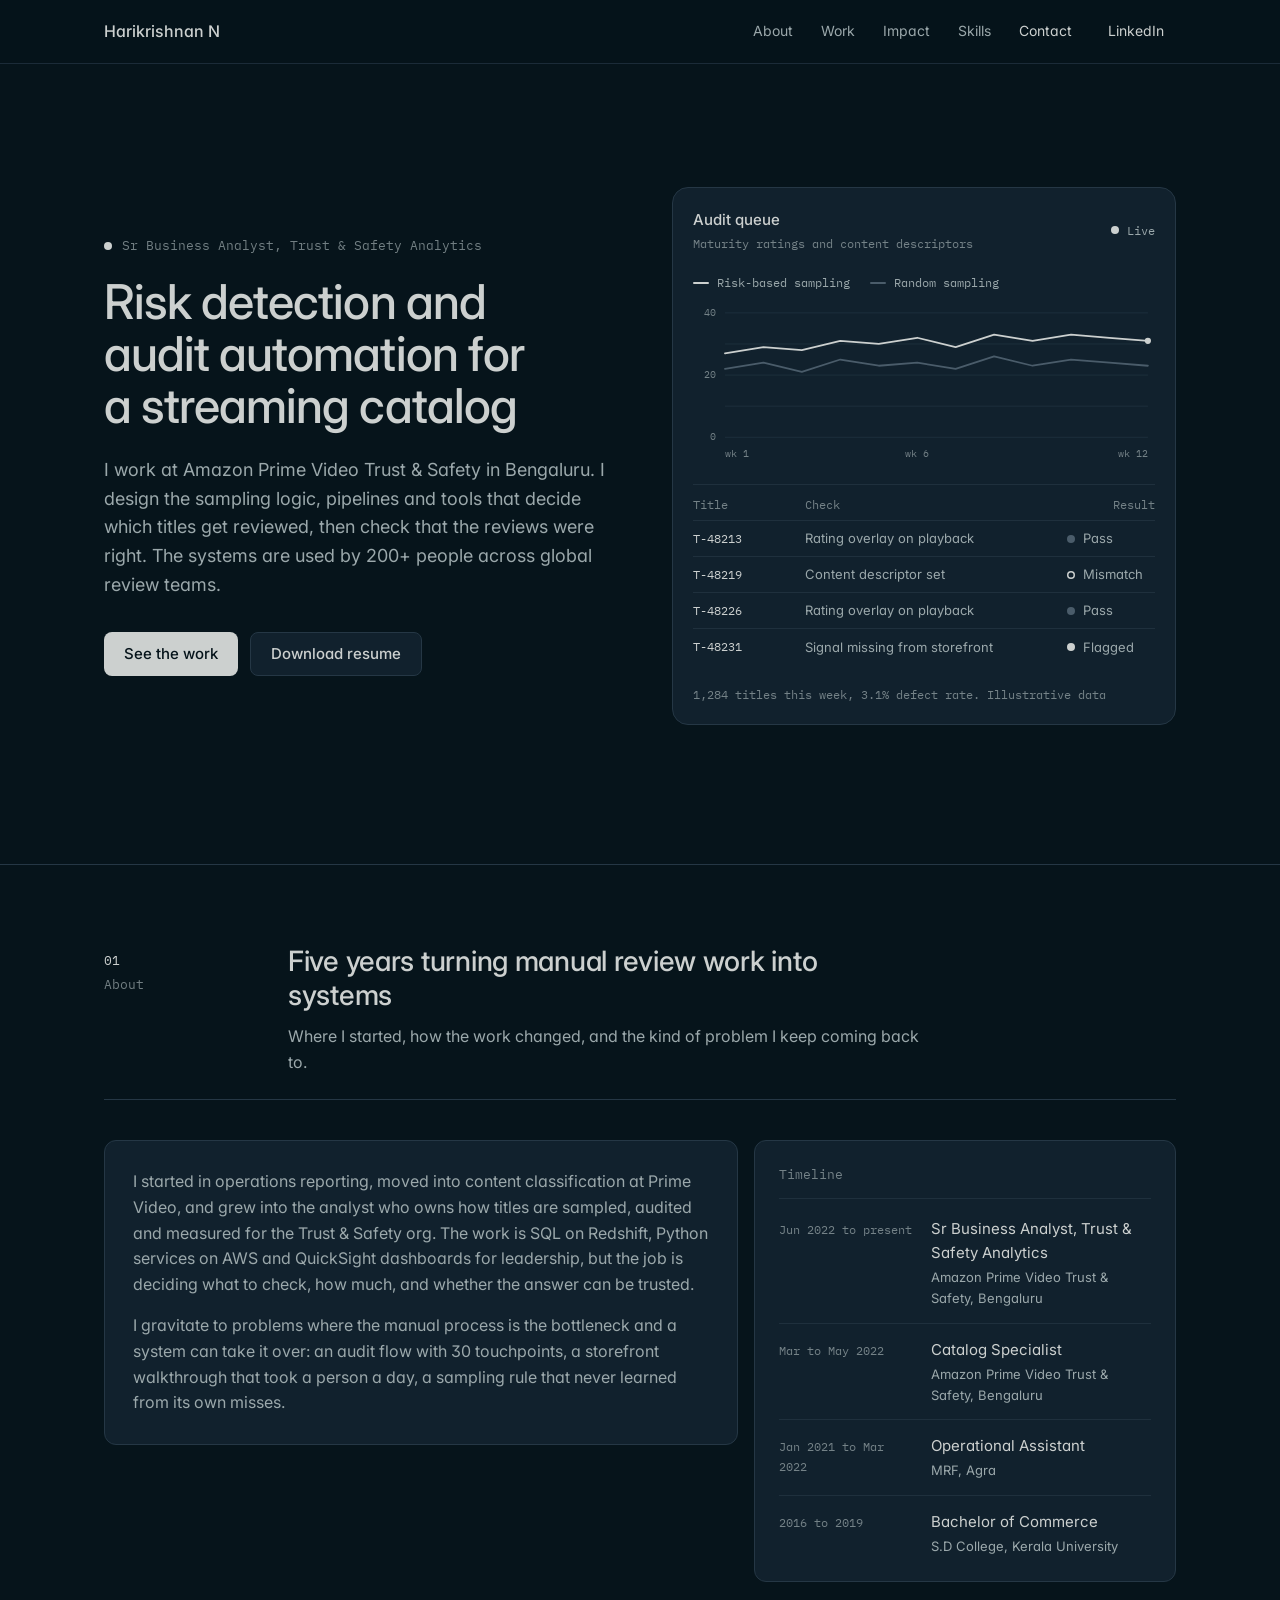
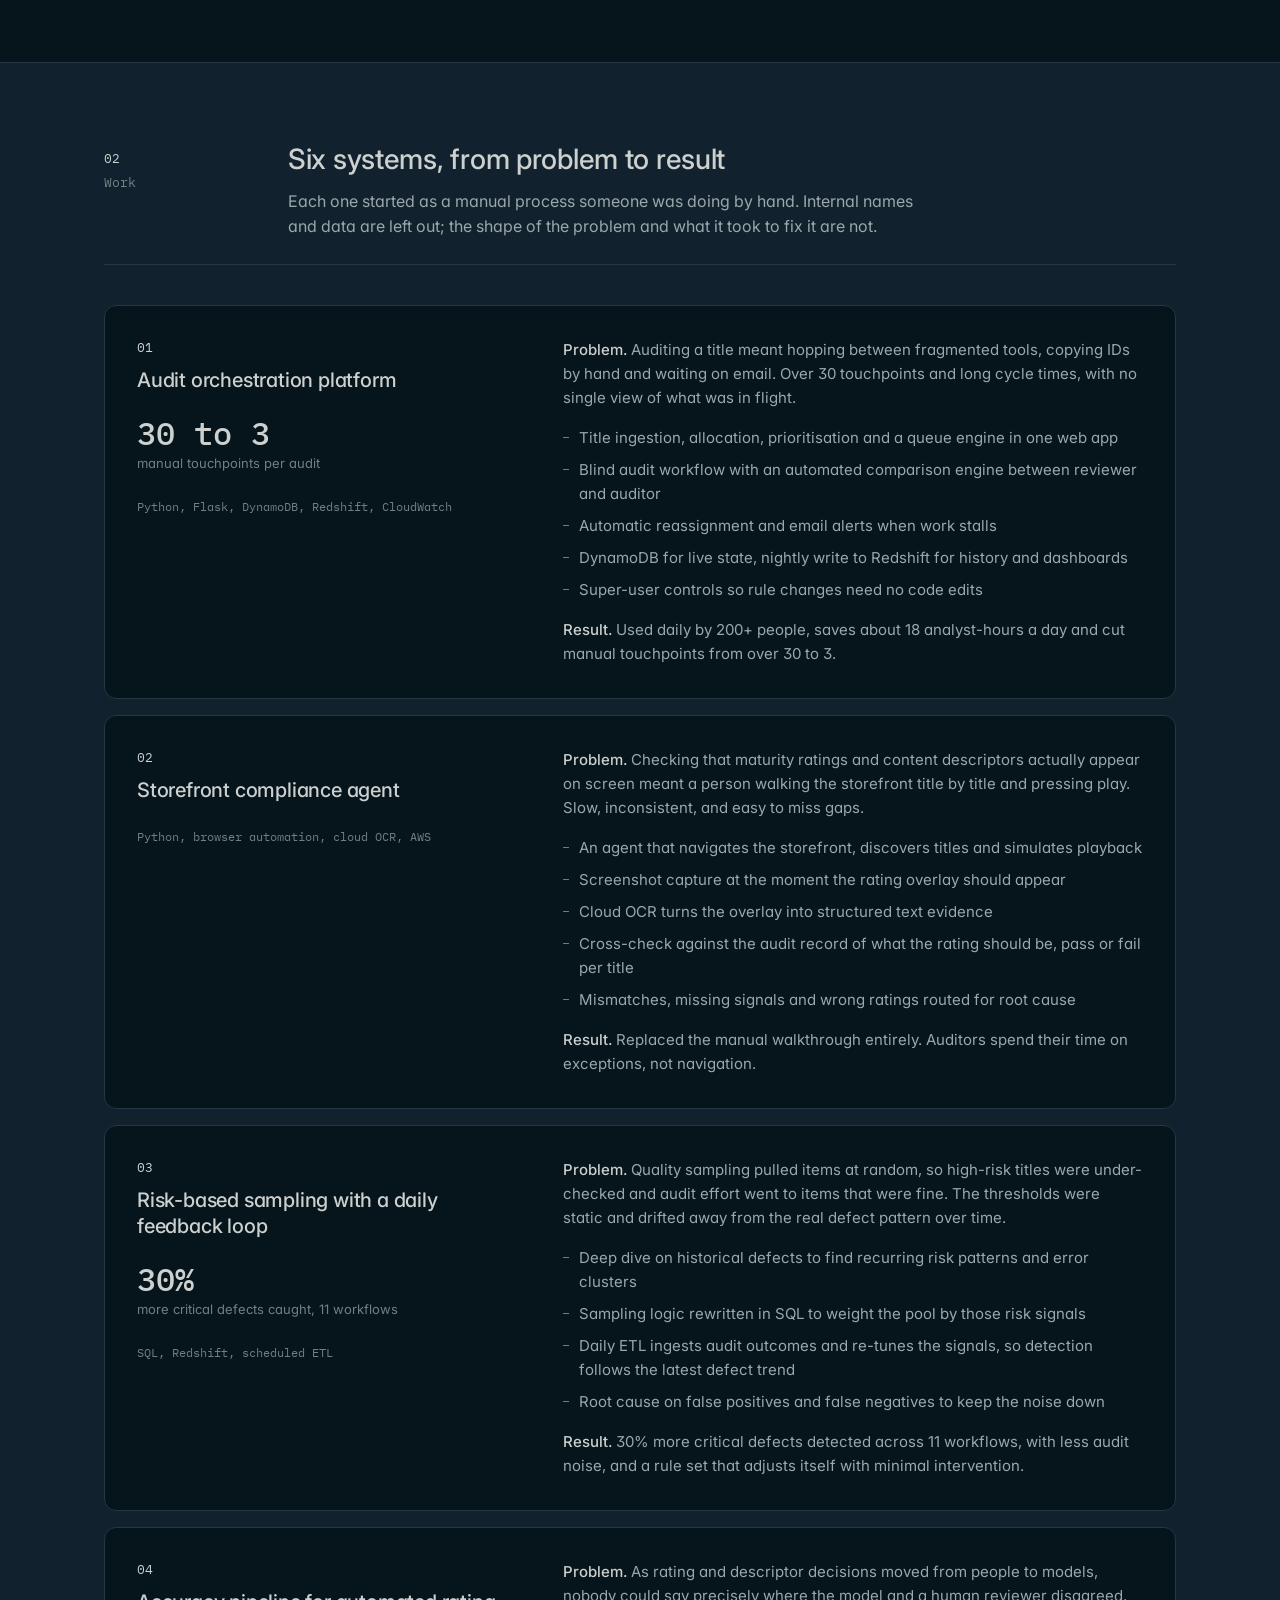
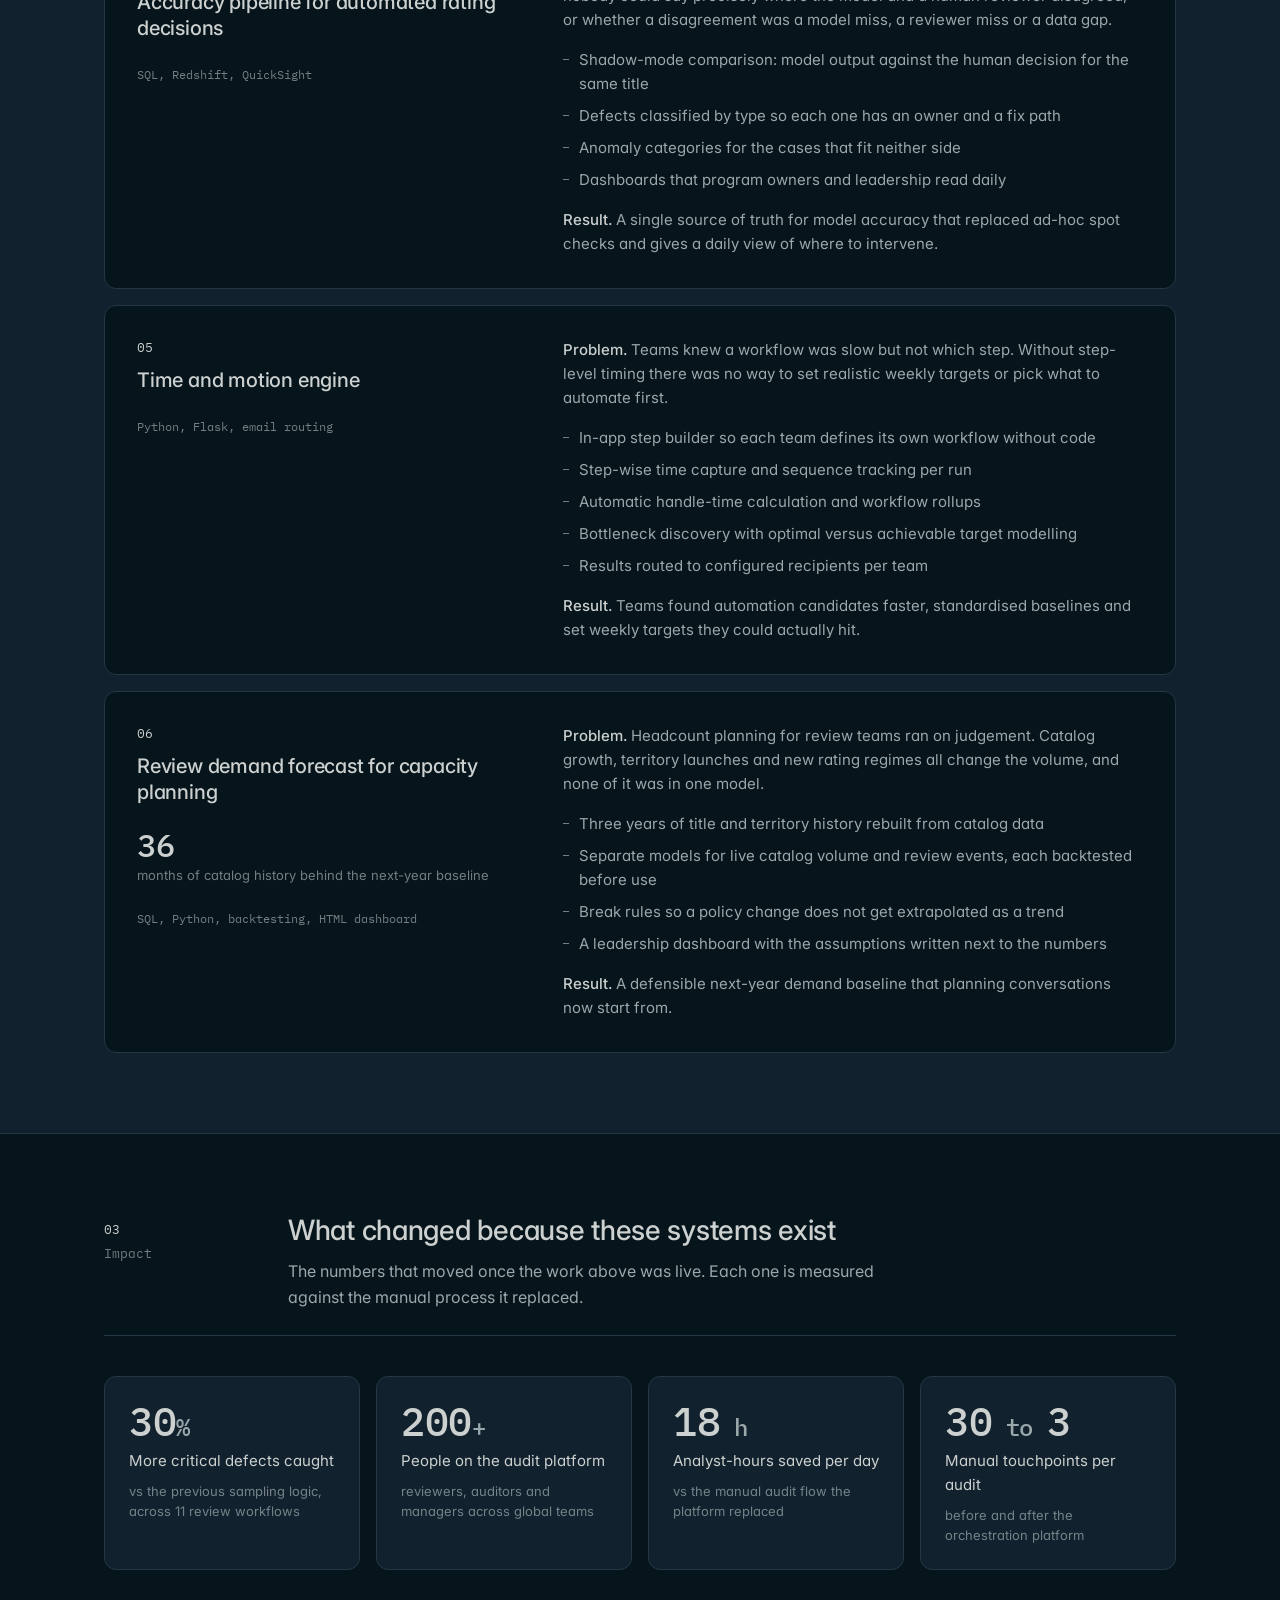
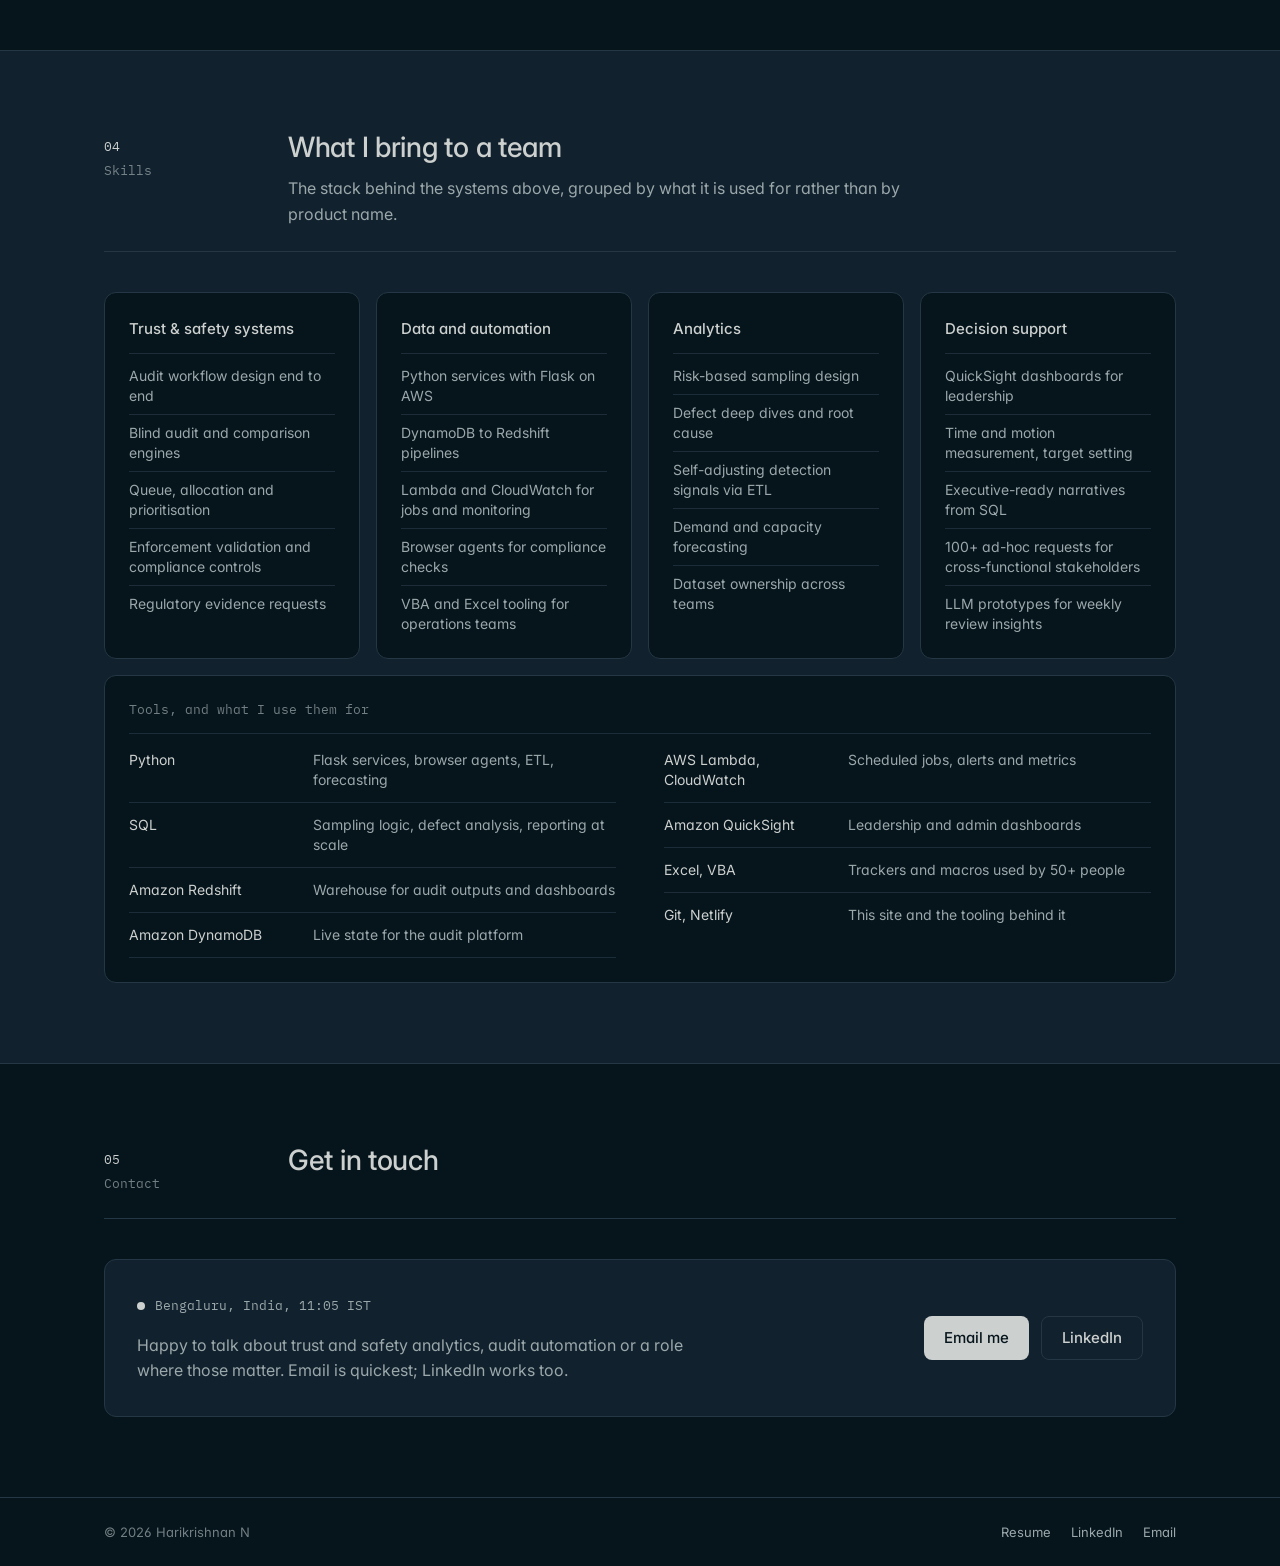
==== commit 42ba8cae: "Numbered chapter sections with framed cards, Work before Impact, slate palette replaces amber accent" ====
--- a/index.html
+++ b/index.html
@@ -5,7 +5,7 @@
   <meta name="viewport" content="width=device-width, initial-scale=1.0">
   <title>Harikrishnan N, Sr Business Analyst, Trust &amp; Safety Analytics</title>
   <meta name="description" content="Sr Business Analyst at Amazon Prime Video Trust &amp; Safety. Risk-based sampling, audit automation and compliance tooling for a streaming catalog, built in SQL, Python and AWS and used by 200+ people.">
-  <meta name="theme-color" content="#0b0d14">
+  <meta name="theme-color" content="#06141b">
   <link rel="canonical" href="https://harikriz.netlify.app/">
   <link rel="icon" type="image/x-icon" href="favicon.ico">
 
@@ -47,8 +47,8 @@
       <button type="button" class="nav__toggle" id="navToggle" aria-expanded="false" aria-controls="navLinks">Menu</button>
       <nav class="nav__links" id="navLinks" aria-label="Sections">
         <a href="#about">About</a>
+        <a href="#work">Work</a>
         <a href="#impact">Impact</a>
-        <a href="#work">Work</a>
         <a href="#skills">Skills</a>
         <a href="#contact">Contact</a>
         <a href="https://www.linkedin.com/in/harikriz" target="_blank" rel="me noopener" class="nav__ext">LinkedIn</a>
@@ -122,18 +122,24 @@
     <section class="section" id="about">
       <div class="container">
         <div class="section__head">
-          <span class="section__label">About</span>
-          <h2 class="section__title">Five years turning manual review work into systems</h2>
+          <div class="section__label"><span class="section__num">01</span>About</div>
+          <div>
+            <h2 class="section__title">Five years turning manual review work into systems</h2>
+            <p class="section__intro">Where I started, how the work changed, and the kind of problem I keep coming back to.</p>
+          </div>
         </div>
         <div class="about">
-          <div class="about__text">
+          <div class="card about__text">
             <p>
               I started in operations reporting, moved into content classification at Prime Video, and grew into the analyst who owns how titles are sampled, audited and measured for the Trust &amp; Safety org. The work is SQL on Redshift, Python services on AWS and QuickSight dashboards for leadership, but the job is deciding what to check, how much, and whether the answer can be trusted.
             </p>
             <p>
               I gravitate to problems where the manual process is the bottleneck and a system can take it over: an audit flow with 30 touchpoints, a storefront walkthrough that took a person a day, a sampling rule that never learned from its own misses.
             </p>
-            <div class="timeline">
+          </div>
+          <div class="card timeline">
+            <h3 class="card__title">Timeline</h3>
+            <div class="timeline__rows">
               <div class="timeline__row">
                 <span class="timeline__when">Jun 2022 to present</span>
                 <div class="timeline__what">Sr Business Analyst, Trust &amp; Safety Analytics<span>Amazon Prime Video Trust &amp; Safety, Bengaluru</span></div>
@@ -156,47 +162,19 @@
       </div>
     </section>
 
-    <section class="section" id="impact">
+
+    <section class="section section--alt" id="work">
       <div class="container">
         <div class="section__head">
-          <span class="section__label">Impact</span>
-          <h2 class="section__title">What changed because these systems exist</h2>
-        </div>
-        <div class="stats">
-          <div class="stat">
-            <div class="stat__value">30<small>%</small></div>
-            <div class="stat__label">More critical defects caught</div>
-            <div class="stat__vs">vs the previous sampling logic, across 11 review workflows</div>
-          </div>
-          <div class="stat">
-            <div class="stat__value">200<small>+</small></div>
-            <div class="stat__label">People on the audit platform</div>
-            <div class="stat__vs">reviewers, auditors and managers across global teams</div>
-          </div>
-          <div class="stat">
-            <div class="stat__value">18<small> h</small></div>
-            <div class="stat__label">Analyst-hours saved per day</div>
-            <div class="stat__vs">vs the manual audit flow the platform replaced</div>
-          </div>
-          <div class="stat">
-            <div class="stat__value">30<small> to </small>3</div>
-            <div class="stat__label">Manual touchpoints per audit</div>
-            <div class="stat__vs">before and after the orchestration platform</div>
-          </div>
-        </div>
-      </div>
-    </section>
-
-    <section class="section" id="work">
-      <div class="container">
-        <div class="section__head">
-          <span class="section__label">Work</span>
-          <h2 class="section__title">Six systems, from problem to result</h2>
-          <p class="section__intro">Each one started as a manual process someone was doing by hand. Internal names and data are left out; the shape of the problem and what it took to fix it are not.</p>
+          <div class="section__label"><span class="section__num">02</span>Work</div>
+          <div>
+            <h2 class="section__title">Six systems, from problem to result</h2>
+            <p class="section__intro">Each one started as a manual process someone was doing by hand. Internal names and data are left out; the shape of the problem and what it took to fix it are not.</p>
+          </div>
         </div>
         <div class="cases">
 
-          <article class="case">
+          <article class="card case">
             <div>
               <div class="case__num">01</div>
               <h3 class="case__title">Audit orchestration platform</h3>
@@ -216,7 +194,7 @@
             </div>
           </article>
 
-          <article class="case">
+          <article class="card case">
             <div>
               <div class="case__num">02</div>
               <h3 class="case__title">Storefront compliance agent</h3>
@@ -235,7 +213,7 @@
             </div>
           </article>
 
-          <article class="case">
+          <article class="card case">
             <div>
               <div class="case__num">03</div>
               <h3 class="case__title">Risk-based sampling with a daily feedback loop</h3>
@@ -254,7 +232,7 @@
             </div>
           </article>
 
-          <article class="case">
+          <article class="card case">
             <div>
               <div class="case__num">04</div>
               <h3 class="case__title">Accuracy pipeline for automated rating decisions</h3>
@@ -272,7 +250,7 @@
             </div>
           </article>
 
-          <article class="case">
+          <article class="card case">
             <div>
               <div class="case__num">05</div>
               <h3 class="case__title">Time and motion engine</h3>
@@ -291,7 +269,7 @@
             </div>
           </article>
 
-          <article class="case">
+          <article class="card case">
             <div>
               <div class="case__num">06</div>
               <h3 class="case__title">Review demand forecast for capacity planning</h3>
@@ -314,14 +292,51 @@
       </div>
     </section>
 
-    <section class="section" id="skills">
+    <section class="section" id="impact">
       <div class="container">
         <div class="section__head">
-          <span class="section__label">Skills</span>
-          <h2 class="section__title">What I bring to a team</h2>
+          <div class="section__label"><span class="section__num">03</span>Impact</div>
+          <div>
+            <h2 class="section__title">What changed because these systems exist</h2>
+            <p class="section__intro">The numbers that moved once the work above was live. Each one is measured against the manual process it replaced.</p>
+          </div>
+        </div>
+        <div class="stats">
+          <div class="card stat">
+            <div class="stat__value">30<small>%</small></div>
+            <div class="stat__label">More critical defects caught</div>
+            <div class="stat__vs">vs the previous sampling logic, across 11 review workflows</div>
+          </div>
+          <div class="card stat">
+            <div class="stat__value">200<small>+</small></div>
+            <div class="stat__label">People on the audit platform</div>
+            <div class="stat__vs">reviewers, auditors and managers across global teams</div>
+          </div>
+          <div class="card stat">
+            <div class="stat__value">18<small> h</small></div>
+            <div class="stat__label">Analyst-hours saved per day</div>
+            <div class="stat__vs">vs the manual audit flow the platform replaced</div>
+          </div>
+          <div class="card stat">
+            <div class="stat__value">30<small> to </small>3</div>
+            <div class="stat__label">Manual touchpoints per audit</div>
+            <div class="stat__vs">before and after the orchestration platform</div>
+          </div>
+        </div>
+      </div>
+    </section>
+
+    <section class="section section--alt" id="skills">
+      <div class="container">
+        <div class="section__head">
+          <div class="section__label"><span class="section__num">04</span>Skills</div>
+          <div>
+            <h2 class="section__title">What I bring to a team</h2>
+            <p class="section__intro">The stack behind the systems above, grouped by what it is used for rather than by product name.</p>
+          </div>
         </div>
         <div class="skills">
-          <div class="skill">
+          <div class="card skill">
             <h3>Trust &amp; safety systems</h3>
             <ul>
               <li>Audit workflow design end to end</li>
@@ -331,7 +346,7 @@
               <li>Regulatory evidence requests</li>
             </ul>
           </div>
-          <div class="skill">
+          <div class="card skill">
             <h3>Data and automation</h3>
             <ul>
               <li>Python services with Flask on AWS</li>
@@ -341,7 +356,7 @@
               <li>VBA and Excel tooling for operations teams</li>
             </ul>
           </div>
-          <div class="skill">
+          <div class="card skill">
             <h3>Analytics</h3>
             <ul>
               <li>Risk-based sampling design</li>
@@ -351,7 +366,7 @@
               <li>Dataset ownership across teams</li>
             </ul>
           </div>
-          <div class="skill">
+          <div class="card skill">
             <h3>Decision support</h3>
             <ul>
               <li>QuickSight dashboards for leadership</li>
@@ -363,8 +378,8 @@
           </div>
         </div>
 
-        <div class="tools" id="tools">
-          <h3>Tools, and what I use them for</h3>
+        <div class="card tools" id="tools">
+          <h3 class="card__title">Tools, and what I use them for</h3>
           <div class="tools__grid">
             <dl>
               <div class="tool"><dt>Python</dt><dd>Flask services, browser agents, ETL, forecasting</dd></div>
@@ -385,12 +400,14 @@
 
     <section class="section" id="contact">
       <div class="container">
-        <div class="contact">
-          <div>
-            <div class="section__head">
-              <span class="section__label">Contact</span>
-              <h2 class="section__title">Get in touch</h2>
-            </div>
+        <div class="section__head">
+          <div class="section__label"><span class="section__num">05</span>Contact</div>
+          <div>
+            <h2 class="section__title">Get in touch</h2>
+          </div>
+        </div>
+        <div class="card contact">
+          <div>
             <p class="contact__status"><span class="dot" aria-hidden="true"></span><span>Bengaluru, India<span id="localTime"></span></span></p>
             <p>Happy to talk about trust and safety analytics, audit automation or a role where those matter. Email is quickest; LinkedIn works too.</p>
           </div>
--- a/css/style.css
+++ b/css/style.css
@@ -1,18 +1,19 @@
-/* Harikrishnan N, portfolio. Ink ramp, one amber accent, Inter + IBM Plex Mono. */
+/* Harikrishnan N, portfolio. Six-step slate palette (#06141B to #CCD0CF), no second hue. Inter + IBM Plex Mono. */
 
 :root {
-  --bg: #0b0d14;
-  --surface: #11141c;
-  --raised: #1a1e28;
-  --line: rgba(238, 240, 245, 0.08);
-  --line-strong: rgba(238, 240, 245, 0.14);
-  --text: #eef0f5;
-  --text-2: #a3a9b8;
-  --muted: #7a8296;
-  --accent: #f0b454;
-  --accent-ink: #1a1206;
-  --pos: #4cc38a;
-  --neg: #e5484d;
+  --bg: #06141b;
+  --surface: #11212d;
+  --raised: #253745;
+  --line: rgba(37, 55, 69, 0.7);
+  --line-strong: #253745;
+  --radius: 12px;
+  --text: #ccd0cf;
+  --text-2: #9ba8ab;
+  --muted: rgba(155, 168, 171, 0.72);
+  --slate: #4a5c6a;
+  --accent: #ccd0cf;
+  --pos: #9ba8ab;
+  --neg: #ccd0cf;
   --sans: 'Inter', system-ui, -apple-system, 'Segoe UI', sans-serif;
   --mono: 'IBM Plex Mono', ui-monospace, 'SFMono-Regular', Menlo, monospace;
   --ease: cubic-bezier(0.22, 1, 0.36, 1);
@@ -57,7 +58,7 @@
   top: 0;
   z-index: 50;
   height: var(--nav-h);
-  background: rgba(11, 13, 20, 0.88);
+  background: rgba(6, 20, 27, 0.88);
   backdrop-filter: blur(12px);
   border-bottom: 1px solid var(--line);
 }
@@ -72,17 +73,17 @@
 .nav__links a:hover { color: var(--text); background: var(--raised); }
 .nav__links a.is-active { color: var(--text); }
 .nav__links a.nav__ext { margin-left: 8px; color: var(--text); }
-.nav__toggle { display: none; height: 36px; padding: 0 12px; border-radius: 8px; font-size: 14px; color: var(--text-2); border: 1px solid var(--line); }
+.nav__toggle { display: none; height: 36px; padding: 0 12px; border-radius: 8px; font-size: 14px; color: var(--text-2); border: 1px solid var(--line-strong); }
 .nav__toggle:hover { color: var(--text); background: var(--raised); }
 
 /* Hero */
-.hero { padding: 64px 0 96px; }
+.hero { padding: 72px 0 88px; }
 .hero .container {
   display: grid;
   grid-template-columns: minmax(0, 1fr) minmax(0, 1fr);
   gap: 64px;
   align-items: center;
-  min-height: calc(100vh - var(--nav-h) - 160px);
+  min-height: min(calc(100vh - var(--nav-h) - 160px), 640px);
 }
 .hero__text { animation: enter var(--enter) var(--ease) both; }
 .hero__kicker { font-family: var(--mono); font-size: 13px; line-height: 20px; color: var(--muted); margin-bottom: 20px; display: flex; align-items: flex-start; gap: 10px; }
@@ -101,20 +102,20 @@
   transition: background-color var(--fast) var(--ease), color var(--fast) var(--ease), transform var(--fast) var(--ease);
 }
 .btn:active { transform: scale(0.98); }
-.btn--primary { background: var(--text); color: var(--bg); box-shadow: inset 0 1px 0 rgba(255, 255, 255, 0.12); }
-.btn--primary:hover { background: #ffffff; color: var(--bg); }
-.btn--secondary { background: var(--raised); color: var(--text); border: 1px solid var(--line-strong); }
-.btn--secondary:hover { background: #222736; }
-
-/* Live dot: the signature. Hero preview, kicker and contact only. */
+.btn--primary { background: var(--text); color: var(--bg); }
+.btn--primary:hover { background: #e4e7e6; color: var(--bg); }
+.btn--secondary { background: var(--surface); color: var(--text); border: 1px solid var(--raised); }
+.btn--secondary:hover { background: var(--raised); }
+
+/* Status dot. Monochrome: filled light = live/flagged, filled slate = pass, ring = mismatch. */
 .dot { width: 8px; height: 8px; border-radius: 50%; background: var(--accent); flex: none; }
-.dot--pos { background: var(--pos); }
-.dot--neg { background: var(--neg); }
+.dot--pos { background: var(--slate); }
+.dot--neg { background: transparent; box-shadow: inset 0 0 0 1.5px var(--text); }
 
 /* Preview panel */
 .panel {
   background: var(--surface);
-  border: 1px solid var(--line);
+  border: 1px solid var(--line-strong);
   border-radius: 16px;
   padding: 20px;
   display: grid;
@@ -128,13 +129,13 @@
 .chart { display: grid; gap: 12px; }
 .chart__legend { display: flex; gap: 20px; font-family: var(--mono); font-size: 12px; color: var(--text-2); }
 .chart__legend span { display: inline-flex; align-items: center; gap: 8px; }
-.chart__legend i { width: 16px; height: 2px; border-radius: 1px; background: var(--muted); display: inline-block; }
+.chart__legend i { width: 16px; height: 2px; border-radius: 1px; background: var(--slate); display: inline-block; }
 .chart__legend i.is-accent { background: var(--accent); }
 .chart svg { width: 100%; height: auto; display: block; }
 .chart text { font-family: var(--mono); font-size: 11px; fill: var(--muted); }
 .chart .grid { stroke: var(--line); stroke-width: 1; }
 .chart .line { fill: none; stroke-width: 2; stroke-linejoin: round; stroke-linecap: round; }
-.chart .line--base { stroke: #4a5160; }
+.chart .line--base { stroke: var(--slate); }
 .chart .line--accent { stroke: var(--accent); }
 .chart .mark { fill: var(--accent); }
 
@@ -150,34 +151,46 @@
 .queue__state { display: inline-flex; align-items: center; gap: 8px; min-width: 88px; }
 .panel__foot { font-family: var(--mono); font-size: 12px; color: var(--muted); }
 
-/* Sections */
-.section { padding: 96px 0; border-top: 1px solid var(--line); }
-.section__head { display: grid; gap: 8px; margin-bottom: 48px; }
-.section__label { font-family: var(--mono); font-size: 13px; color: var(--muted); }
-.section__title { font-size: 28px; line-height: 1.2; font-weight: 500; letter-spacing: -0.01em; }
-.section__intro { color: var(--text-2); max-width: 40rem; }
+/* Sections: each one is a numbered chapter with a ruled header and framed content. */
+.section { padding: 80px 0; border-top: 1px solid var(--line-strong); }
+.section--alt { background: var(--surface); }
+.section__head {
+  display: grid; grid-template-columns: 160px minmax(0, 1fr); gap: 24px; align-items: start;
+  padding-bottom: 24px; margin-bottom: 40px; border-bottom: 1px solid var(--line-strong);
+}
+.section__label { display: grid; gap: 4px; font-family: var(--mono); font-size: 13px; line-height: 20px; color: var(--muted); padding-top: 6px; }
+.section__num { font-size: 13px; color: var(--text); }
+.section__title { font-size: 28px; line-height: 1.2; font-weight: 500; letter-spacing: -0.01em; max-width: 36rem; }
+.section__intro { color: var(--text-2); max-width: 40rem; margin-top: 12px; }
+
+/* Card: the one container used for every block of content below the hero. */
+.card { background: var(--surface); border: 1px solid var(--line-strong); border-radius: var(--radius); padding: 24px; }
+.section--alt .card { background: var(--bg); }
+.card__title { font-family: var(--mono); font-size: 13px; font-weight: 400; color: var(--muted); padding-bottom: 12px; margin-bottom: 4px; border-bottom: 1px solid var(--line); }
 
 /* About */
-.about__text p { color: var(--text-2); max-width: 40rem; }
+.about { display: grid; grid-template-columns: minmax(0, 3fr) minmax(0, 2fr); gap: 16px; align-items: start; }
+.about__text { padding: 28px; }
+.about__text p { color: var(--text-2); }
 .about__text p + p { margin-top: 16px; }
-.timeline { margin-top: 40px; border-top: 1px solid var(--line); }
-.timeline__row { display: grid; grid-template-columns: 180px 1fr; gap: 24px; padding: 16px 0; border-bottom: 1px solid var(--line); }
-.timeline__when { font-family: var(--mono); font-size: 13px; color: var(--muted); padding-top: 2px; }
+.timeline__row { display: grid; grid-template-columns: 136px 1fr; gap: 16px; padding: 14px 0; border-bottom: 1px solid var(--line); }
+.timeline__row:last-child { border-bottom: 0; padding-bottom: 0; }
+.timeline__when { font-family: var(--mono); font-size: 12px; color: var(--muted); padding-top: 3px; }
 .timeline__what { font-size: 15px; }
-.timeline__what span { display: block; color: var(--text-2); font-size: 14px; margin-top: 2px; }
+.timeline__what span { display: block; color: var(--text-2); font-size: 13px; margin-top: 2px; }
 
 /* Impact */
-.stats { display: grid; grid-template-columns: repeat(4, 1fr); gap: 24px; border-top: 1px solid var(--line); }
-.stat { padding-top: 24px; display: grid; gap: 8px; align-content: start; }
+.stats { display: grid; grid-template-columns: repeat(4, 1fr); gap: 16px; }
+.stat { display: grid; gap: 8px; align-content: start; }
 .stat__value { font-family: var(--mono); font-feature-settings: 'tnum'; font-size: 40px; line-height: 1; font-weight: 500; letter-spacing: -0.01em; }
 .stat__value small { font-size: 24px; color: var(--text-2); }
 .stat__label { font-size: 15px; color: var(--text); }
 .stat__vs { font-size: 13px; line-height: 20px; color: var(--muted); }
 
 /* Work */
-.cases { border-top: 1px solid var(--line); }
-.case { display: grid; grid-template-columns: minmax(0, 2fr) minmax(0, 3fr); gap: 48px; padding: 40px 0; border-bottom: 1px solid var(--line); }
-.case__num { font-family: var(--mono); font-size: 13px; color: var(--muted); }
+.cases { display: grid; gap: 16px; }
+.case { display: grid; grid-template-columns: minmax(0, 2fr) minmax(0, 3fr); gap: 40px; padding: 32px; }
+.case__num { font-family: var(--mono); font-size: 13px; color: var(--text); }
 .case__title { margin-top: 8px; font-size: 20px; line-height: 1.3; font-weight: 500; letter-spacing: -0.01em; }
 .case__fig { margin-top: 24px; display: grid; gap: 4px; }
 .case__fig b { font-family: var(--mono); font-feature-settings: 'tnum'; font-weight: 500; font-size: 32px; line-height: 1; }
@@ -191,22 +204,21 @@
 .case__body li::before { content: ''; position: absolute; left: 0; top: 11px; width: 6px; height: 1px; background: var(--muted); }
 
 /* Skills */
-.skills { display: grid; grid-template-columns: repeat(4, 1fr); gap: 32px 24px; border-top: 1px solid var(--line); }
-.skill { padding-top: 24px; }
-.skill h3 { font-size: 15px; font-weight: 500; margin-bottom: 12px; }
+.skills { display: grid; grid-template-columns: repeat(4, 1fr); gap: 16px; }
+.skill h3 { font-size: 15px; font-weight: 500; padding-bottom: 12px; margin-bottom: 4px; border-bottom: 1px solid var(--line); }
 .skill li { font-size: 14px; line-height: 20px; color: var(--text-2); padding: 8px 0; border-bottom: 1px solid var(--line); }
-.skill li:last-child { border-bottom: 0; }
-
-.tools { margin-top: 64px; }
-.tools h3 { font-size: 15px; font-weight: 500; margin-bottom: 16px; }
-.tools__grid { display: grid; grid-template-columns: 1fr 1fr; gap: 0 48px; border-top: 1px solid var(--line); }
+.skill li:last-child { border-bottom: 0; padding-bottom: 0; }
+
+.tools { margin-top: 16px; }
+.tools__grid { display: grid; grid-template-columns: 1fr 1fr; gap: 0 48px; }
 .tool { display: grid; grid-template-columns: 168px 1fr; gap: 16px; padding: 12px 0; border-bottom: 1px solid var(--line); font-size: 14px; line-height: 20px; }
+.tools__grid dl:last-child .tool:last-child { border-bottom: 0; padding-bottom: 0; }
 .tool dt { color: var(--text); }
 .tool dd { color: var(--text-2); }
 
 /* Contact */
-.contact { display: grid; grid-template-columns: minmax(0, 1fr) auto; gap: 48px; align-items: end; }
-.contact__status { display: inline-flex; align-items: center; gap: 10px; font-family: var(--mono); font-size: 13px; color: var(--text-2); margin-bottom: 20px; }
+.contact { display: grid; grid-template-columns: minmax(0, 1fr) auto; gap: 48px; align-items: center; padding: 32px; }
+.contact__status { display: inline-flex; align-items: center; gap: 10px; font-family: var(--mono); font-size: 13px; color: var(--text-2); margin-bottom: 16px; }
 .contact p { color: var(--text-2); max-width: 36rem; }
 .contact__actions { display: flex; gap: 12px; flex-wrap: wrap; }
 
@@ -217,7 +229,7 @@
 .notfound .hero__actions { margin-top: 24px; }
 
 /* Footer */
-.footer { border-top: 1px solid var(--line); padding: 24px 0; }
+.footer { border-top: 1px solid var(--line-strong); padding: 24px 0; }
 .footer .container { display: flex; justify-content: space-between; gap: 16px; flex-wrap: wrap; font-size: 13px; color: var(--muted); }
 .footer a { color: var(--text-2); }
 .footer nav { display: flex; gap: 20px; }
@@ -227,10 +239,14 @@
   .hero .container { grid-template-columns: 1fr; gap: 48px; min-height: 0; }
   .hero { padding: 48px 0 80px; }
   .hero__title { font-size: 44px; }
+  .section__head { grid-template-columns: 1fr; gap: 12px; }
+  .section__label { padding-top: 0; grid-auto-flow: column; justify-content: start; gap: 12px; }
+  .about { grid-template-columns: 1fr; }
   .stats { grid-template-columns: repeat(2, 1fr); }
   .skills { grid-template-columns: repeat(2, 1fr); }
   .tools__grid { grid-template-columns: 1fr; }
-  .case { grid-template-columns: 1fr; gap: 24px; padding: 32px 0; }
+  .tools__grid dl:first-child .tool:last-child { border-bottom: 1px solid var(--line); padding-bottom: 12px; }
+  .case { grid-template-columns: 1fr; gap: 24px; padding: 24px; }
   .case__fig { margin-top: 16px; }
 }
 
@@ -248,9 +264,9 @@
   .nav__links a { height: 40px; }
   .nav__links a.nav__ext { margin-left: 0; }
   .timeline__row { grid-template-columns: 1fr; gap: 4px; }
-  .stats { grid-template-columns: 1fr; gap: 0; }
-  .stat { padding: 20px 0; border-bottom: 1px solid var(--line); }
-  .skills { grid-template-columns: 1fr; gap: 24px; }
+  .card, .about__text, .contact { padding: 20px; }
+  .stats { grid-template-columns: 1fr; gap: 12px; }
+  .skills { grid-template-columns: 1fr; gap: 12px; }
   .tool { grid-template-columns: 1fr; gap: 2px; }
   .contact { grid-template-columns: 1fr; gap: 24px; align-items: start; }
   .queue__row { grid-template-columns: 80px 1fr auto; gap: 12px; }
@@ -261,7 +277,9 @@
   .nav, .hero__visual, .hero__actions, .contact__actions, .skip { display: none; }
   body { background: #fff; color: #111; font-size: 11pt; }
   .section, .hero { padding: 24px 0; border: 0; }
-  .case, .stat, .timeline__row, .skill li, .tool { border-color: #ddd; }
+  .section--alt { background: #fff; }
+  .card { background: #fff; border-color: #ddd; padding: 12px; }
+  .section__head, .case, .stat, .timeline__row, .skill li, .tool, .card__title, .skill h3 { border-color: #ddd; }
   a[href^="http"]::after { content: " (" attr(href) ")"; color: #666; font-size: 9pt; }
   .hero__title { font-size: 28pt; }
   .section__title { font-size: 18pt; }
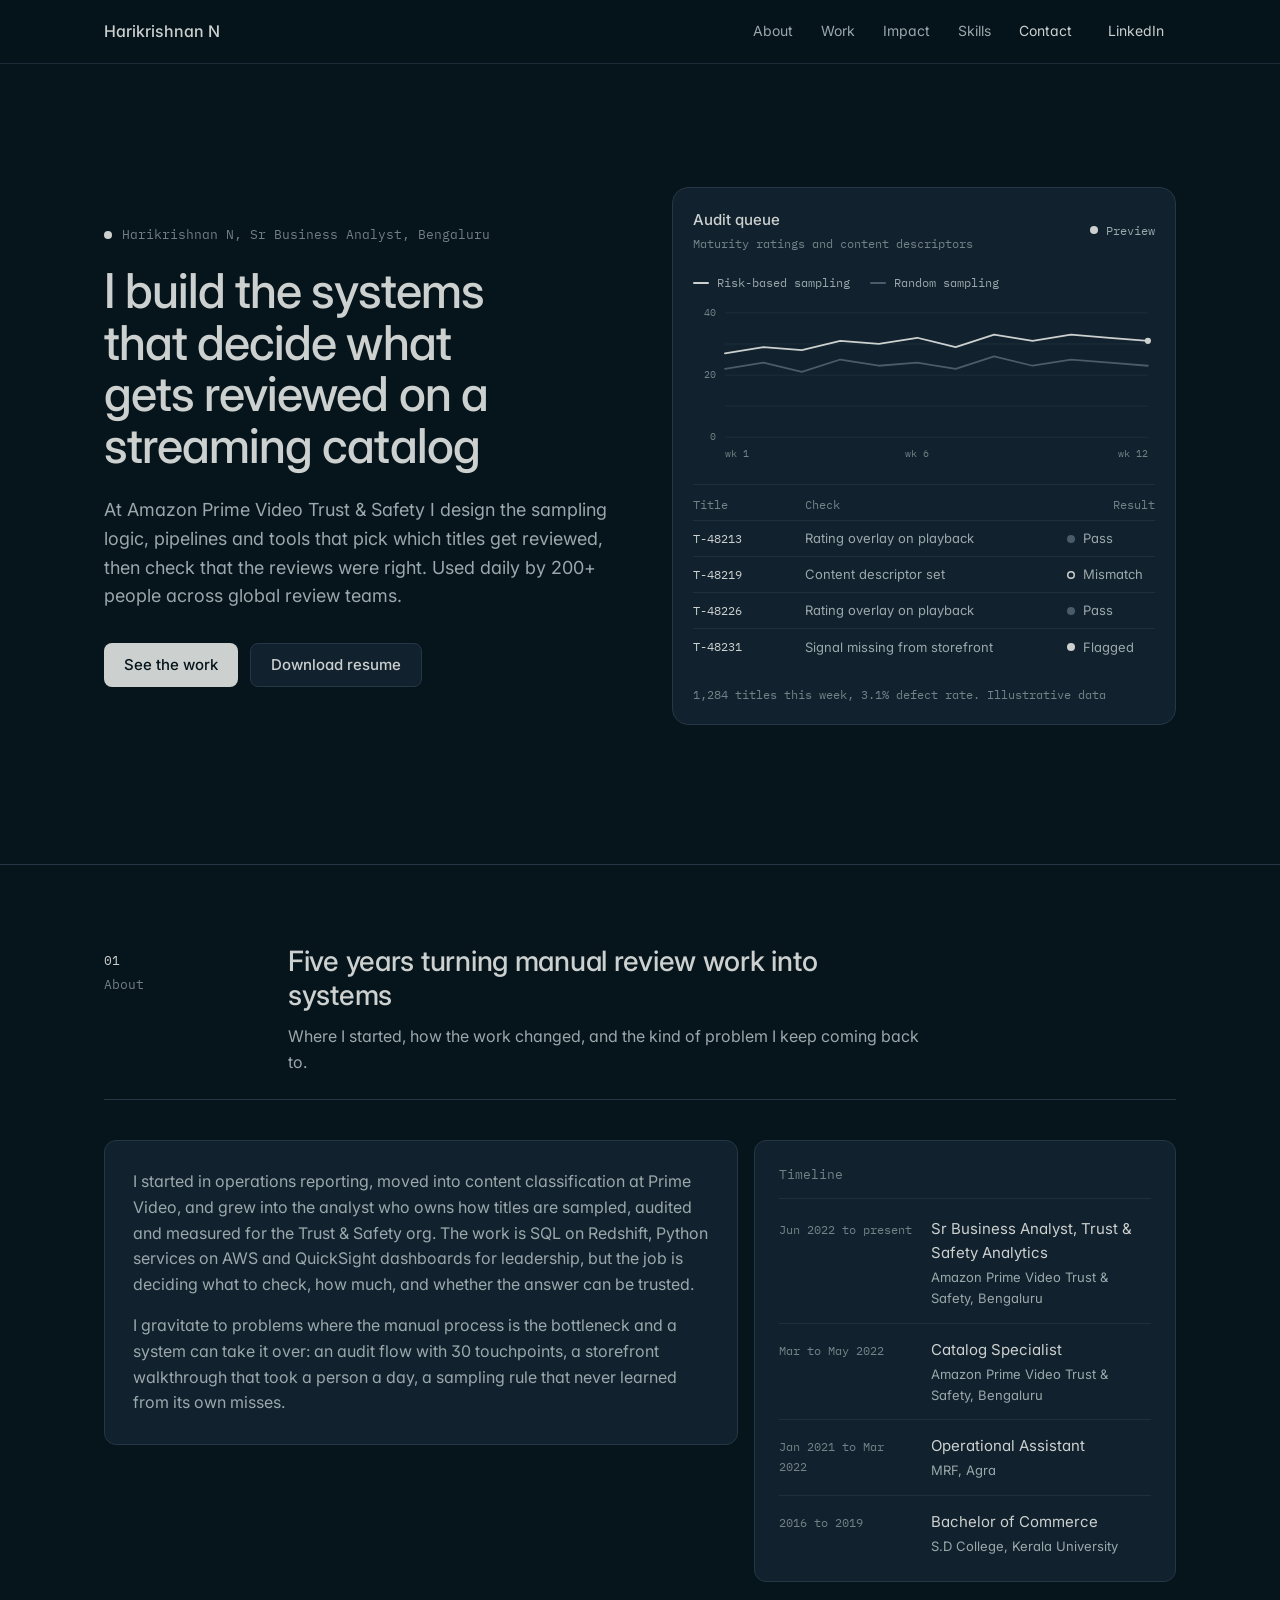
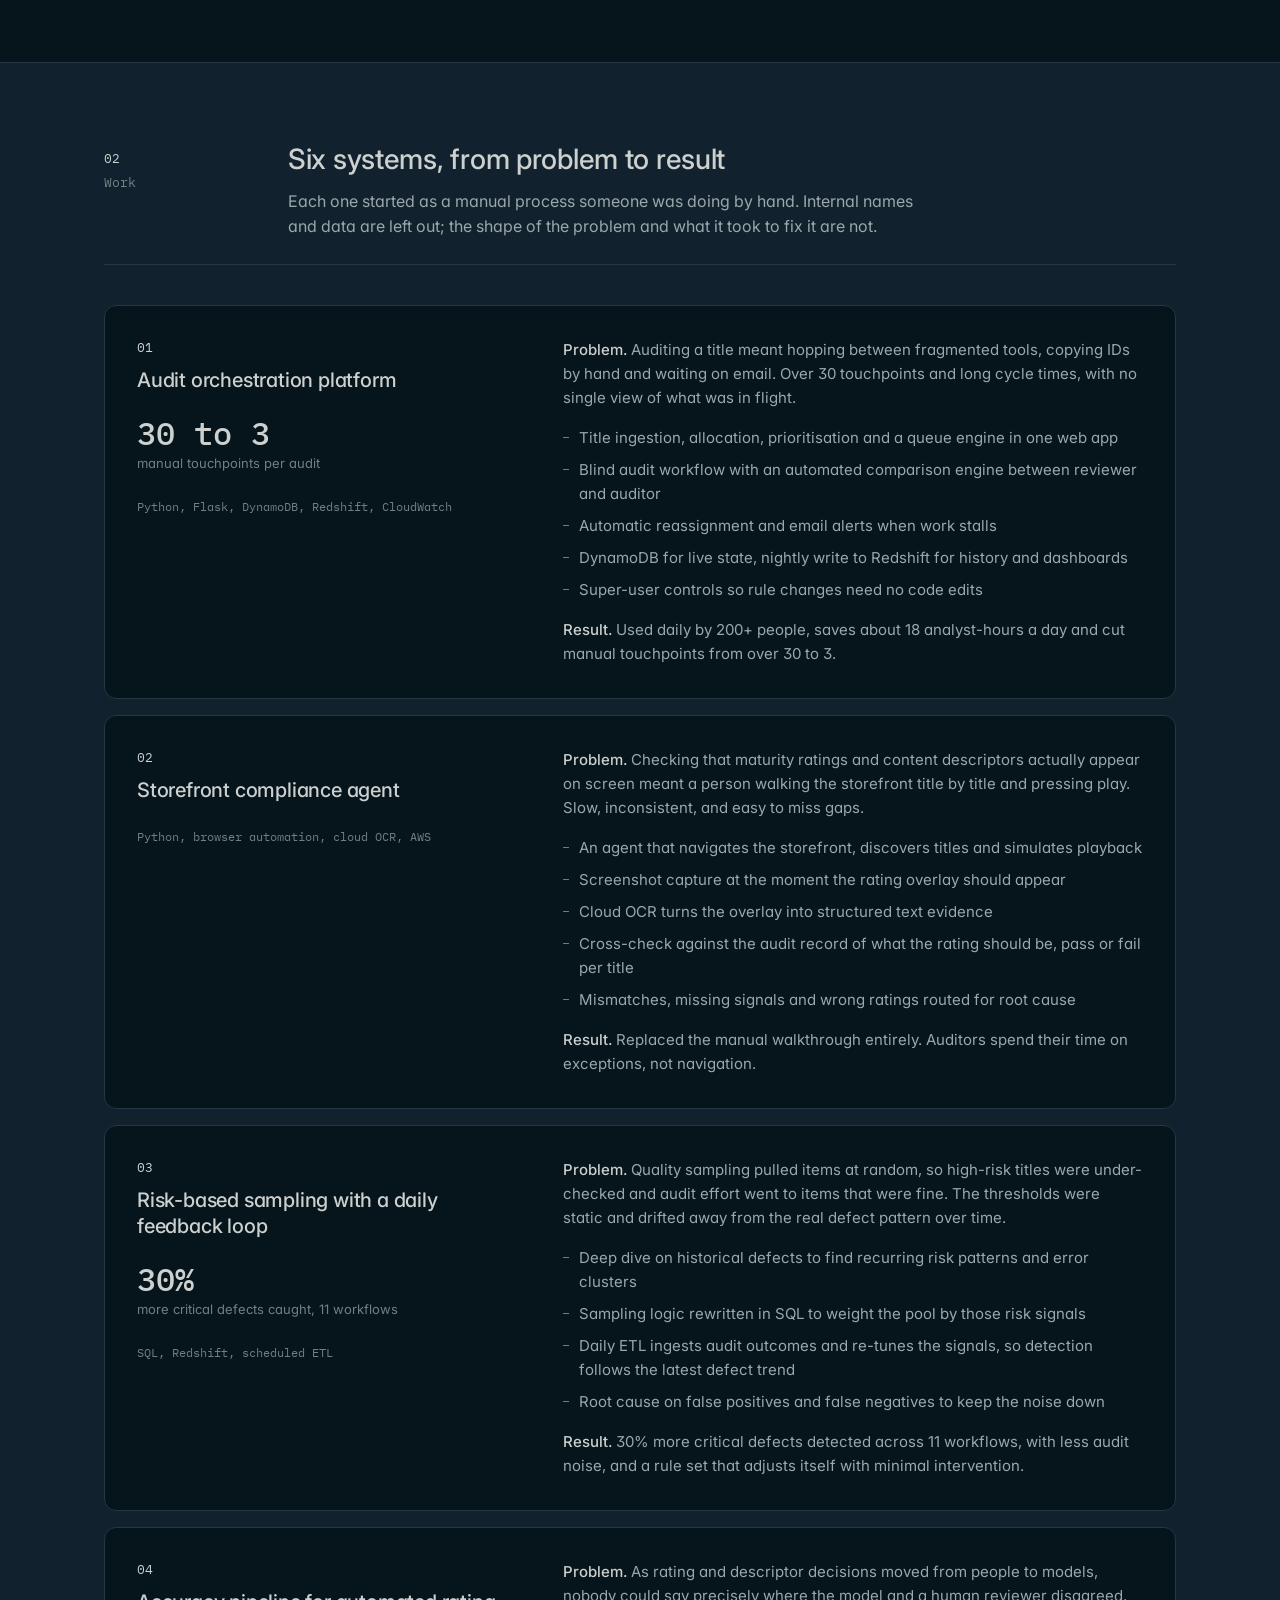
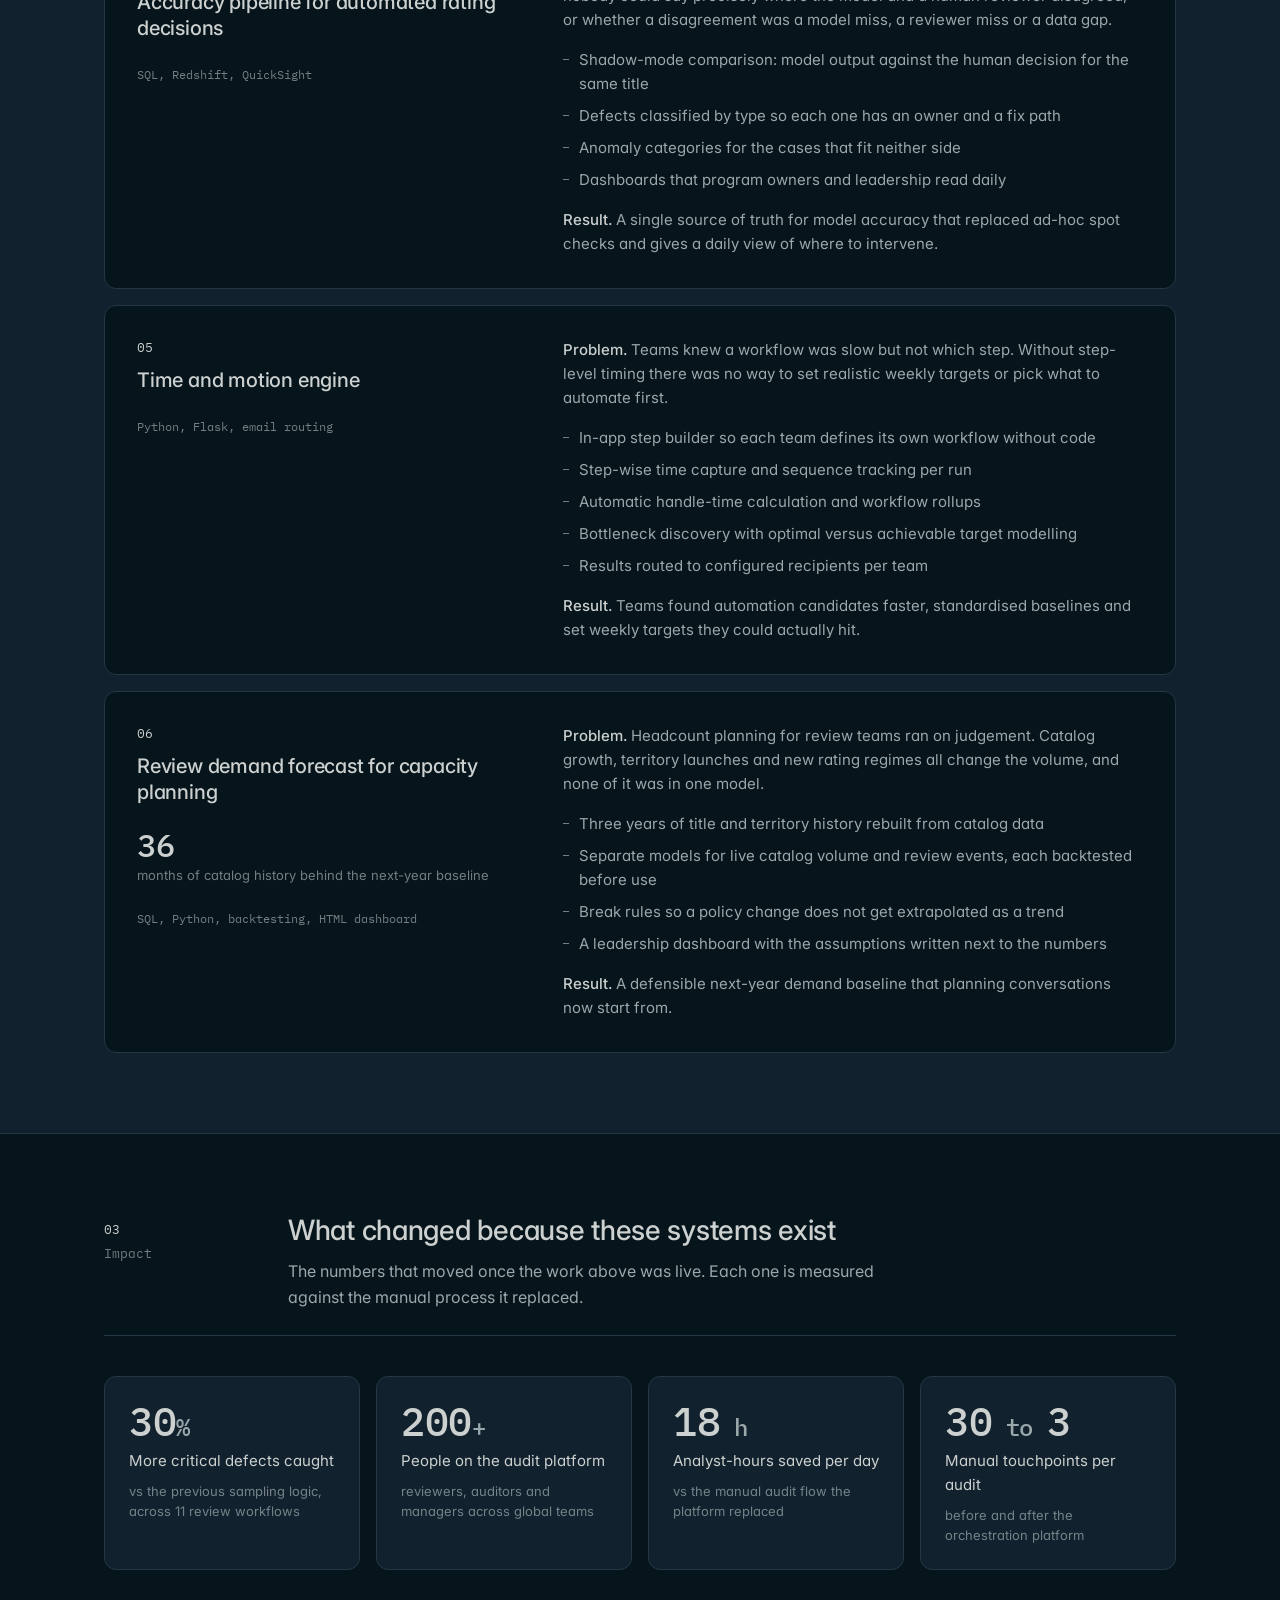
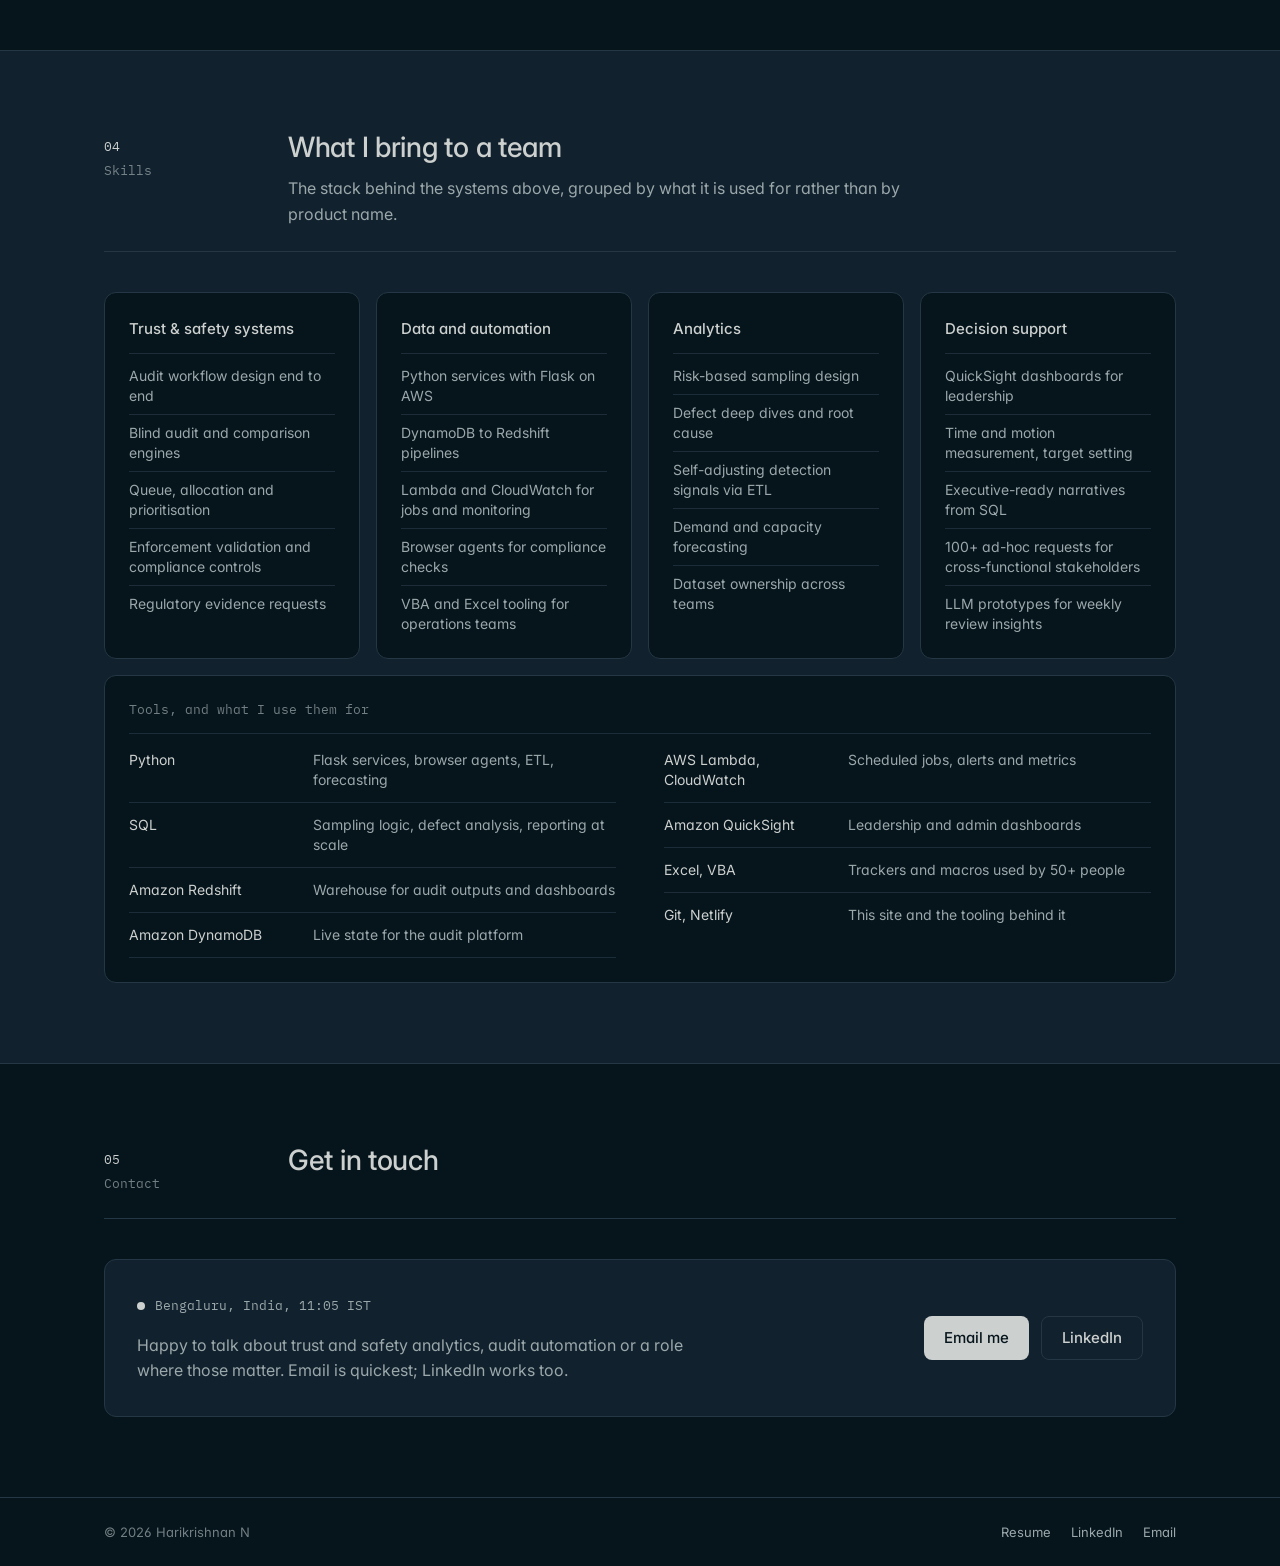
==== commit 87a24560: "Person-first hero: name in kicker, first-person headline, panel badge Preview" ====
--- a/index.html
+++ b/index.html
@@ -60,10 +60,10 @@
     <section class="hero" id="top">
       <div class="container">
         <div class="hero__text">
-          <p class="hero__kicker"><span class="dot" aria-hidden="true"></span>Sr Business Analyst, Trust &amp; Safety Analytics</p>
-          <h1 class="hero__title">Risk detection and audit automation for a streaming catalog</h1>
+          <p class="hero__kicker"><span class="dot" aria-hidden="true"></span>Harikrishnan N, Sr Business Analyst, Bengaluru</p>
+          <h1 class="hero__title">I build the systems that decide what gets reviewed on a streaming catalog</h1>
           <p class="hero__lede">
-            I work at Amazon Prime Video Trust &amp; Safety in Bengaluru. I design the sampling logic, pipelines and tools that decide which titles get reviewed, then check that the reviews were right. The systems are used by 200+ people across global review teams.
+            At Amazon Prime Video Trust &amp; Safety I design the sampling logic, pipelines and tools that pick which titles get reviewed, then check that the reviews were right. Used daily by 200+ people across global review teams.
           </p>
           <div class="hero__actions">
             <a href="#work" class="btn btn--primary">See the work</a>
@@ -78,7 +78,7 @@
                 <div class="panel__title">Audit queue</div>
                 <div class="panel__sub">Maturity ratings and content descriptors</div>
               </div>
-              <span class="panel__live"><span class="dot" aria-hidden="true"></span>Live</span>
+              <span class="panel__live"><span class="dot" aria-hidden="true"></span>Preview</span>
             </div>
 
             <div class="chart">
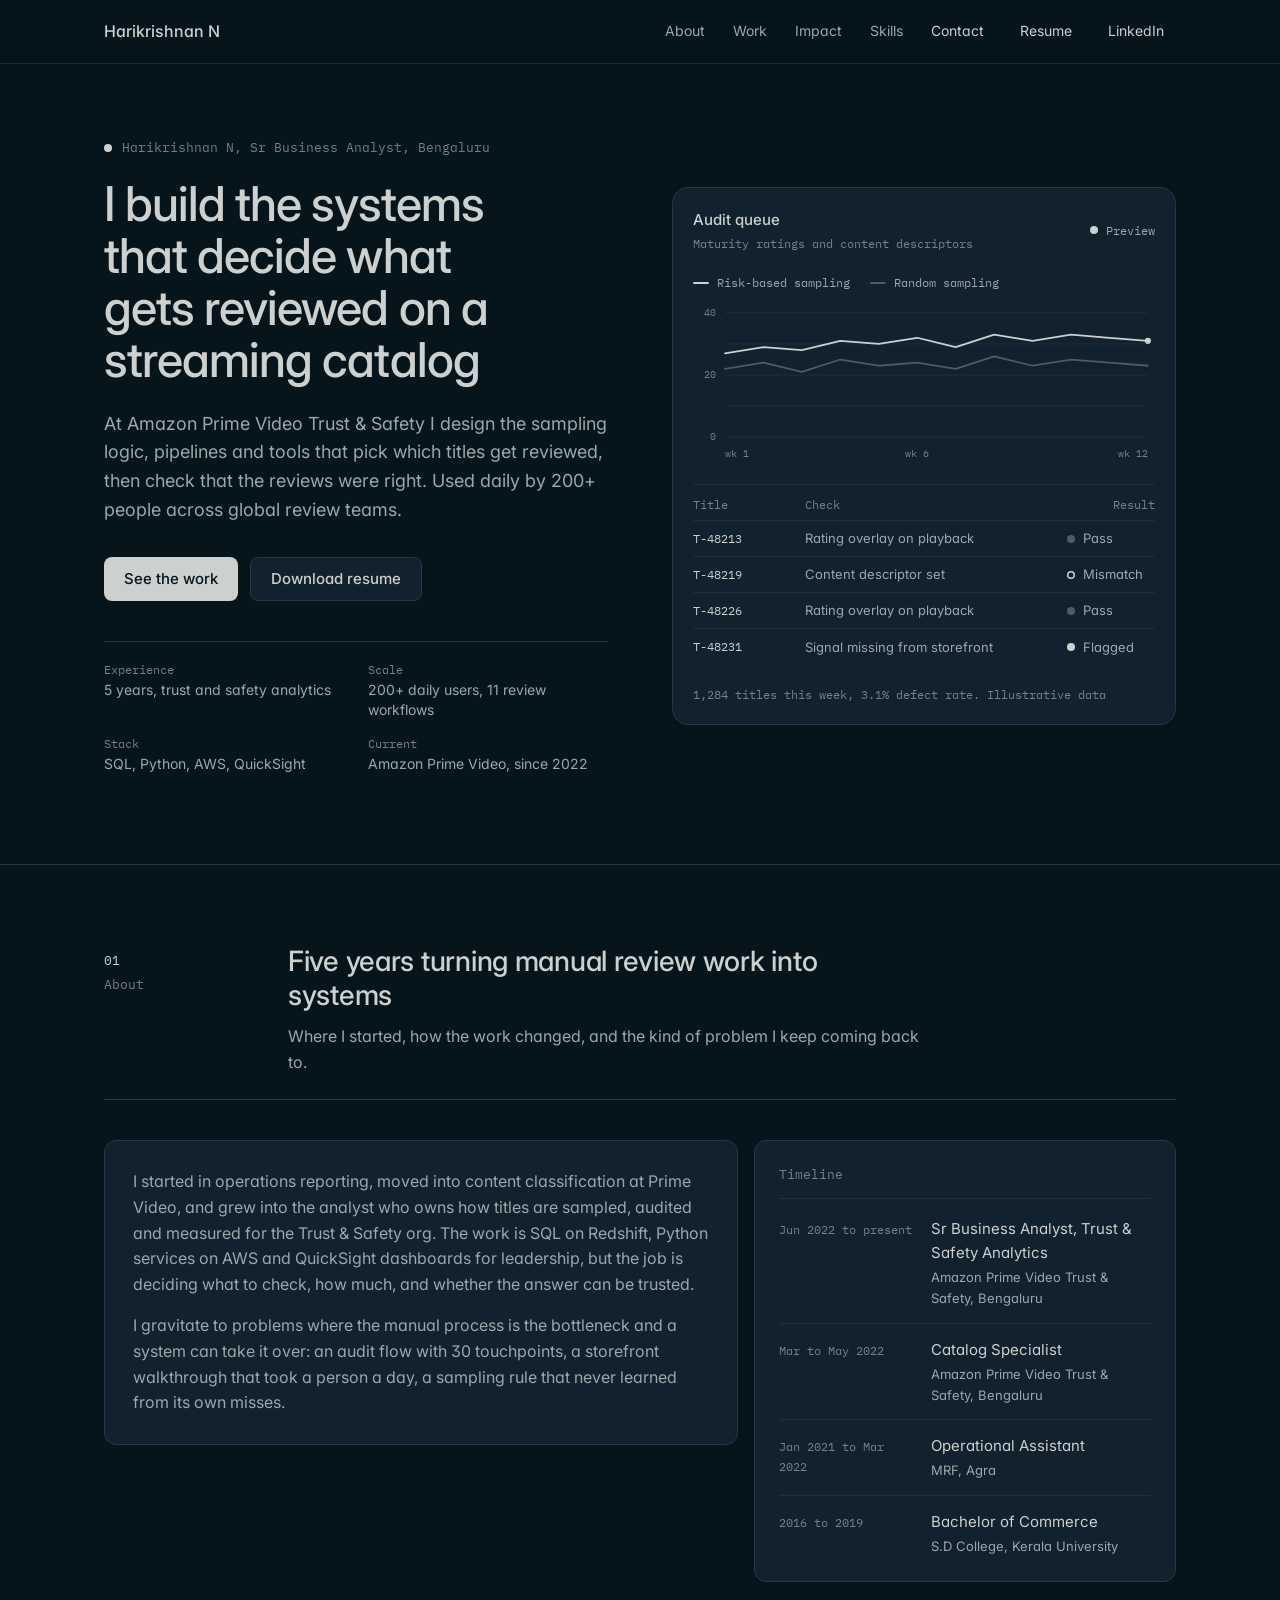
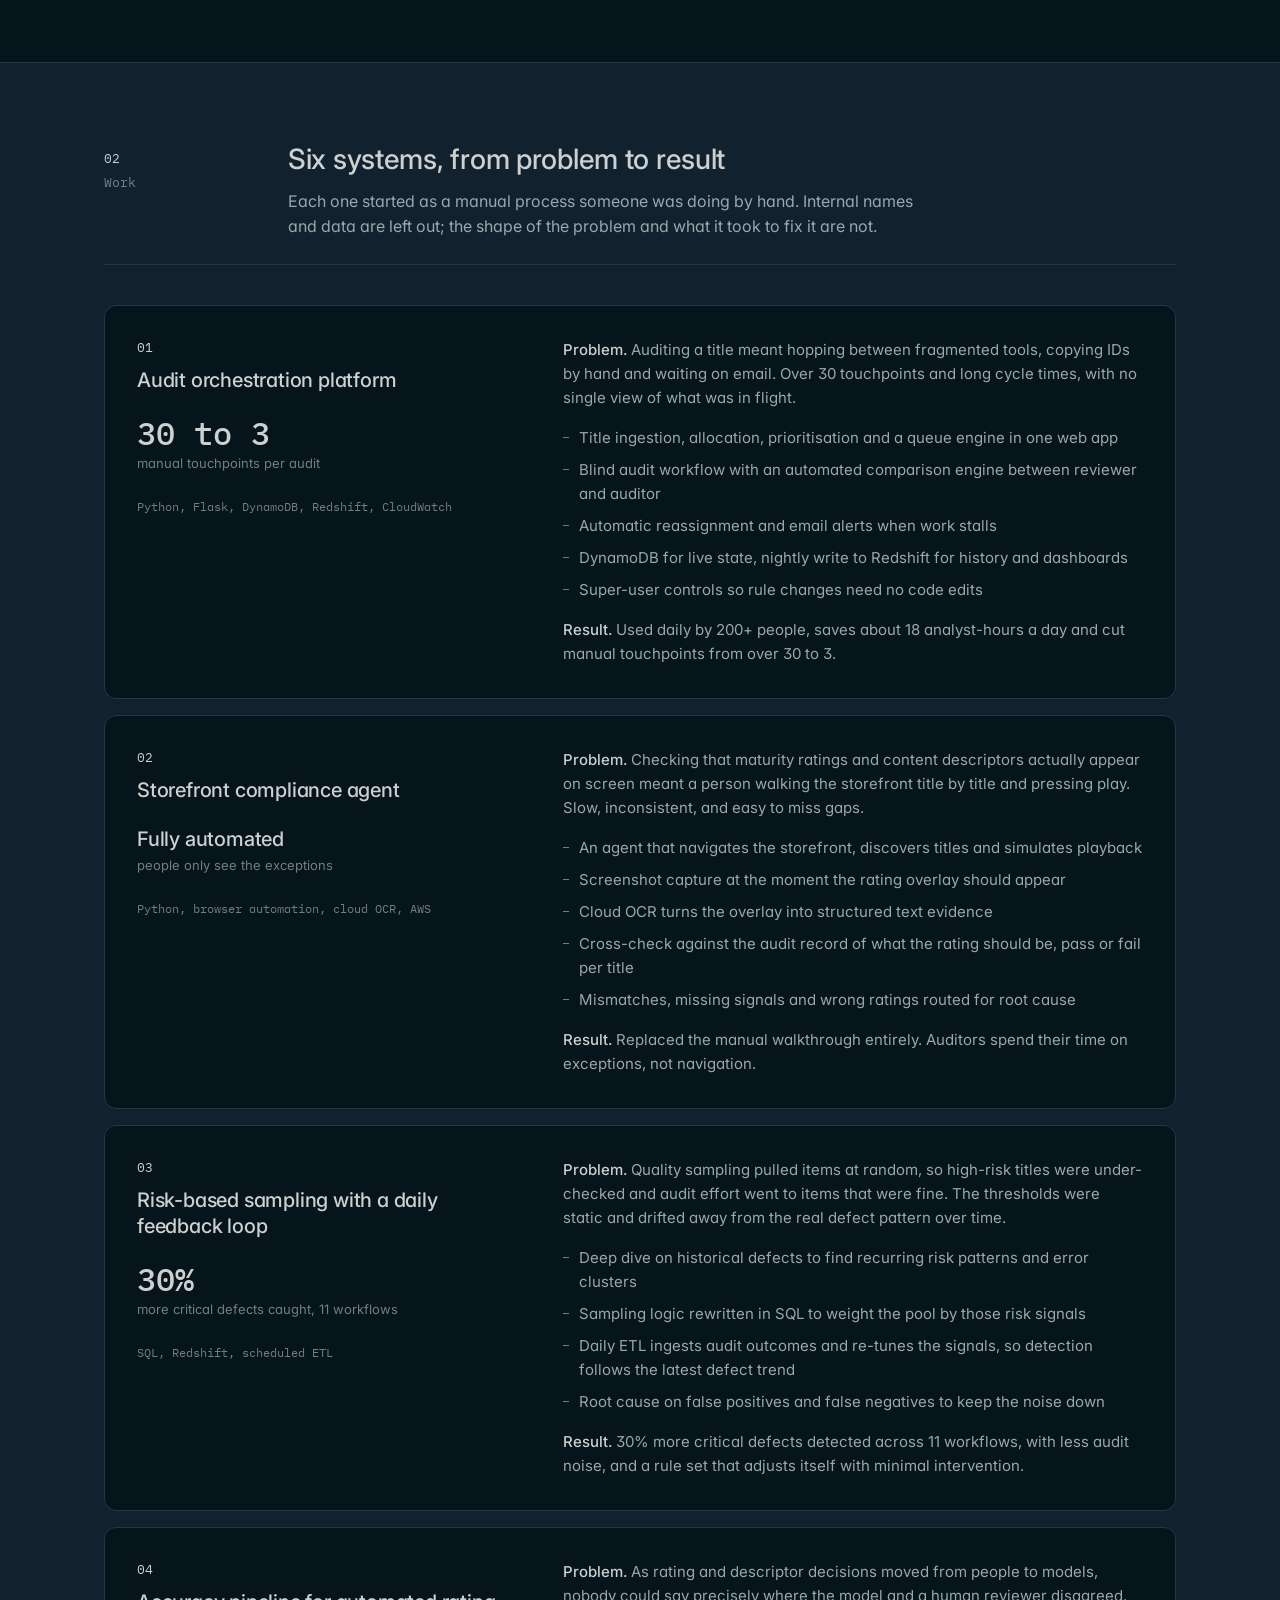
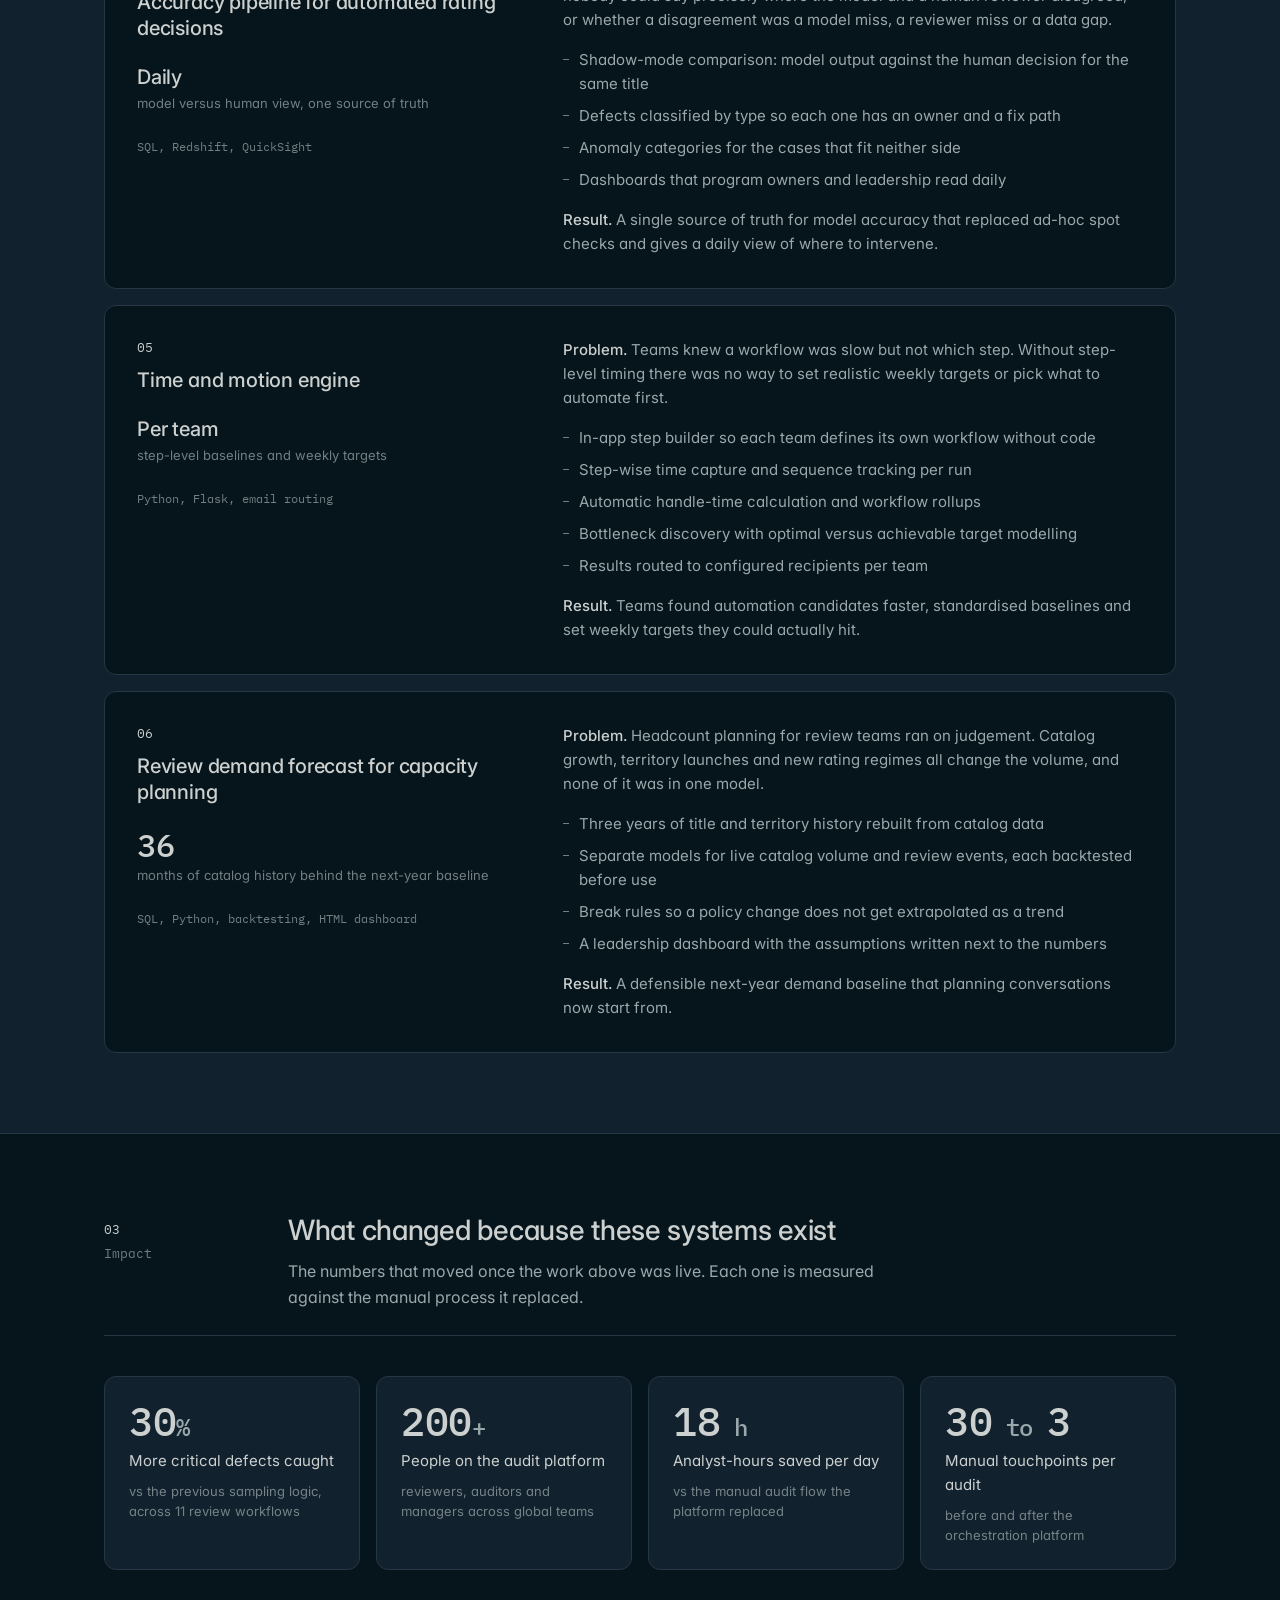
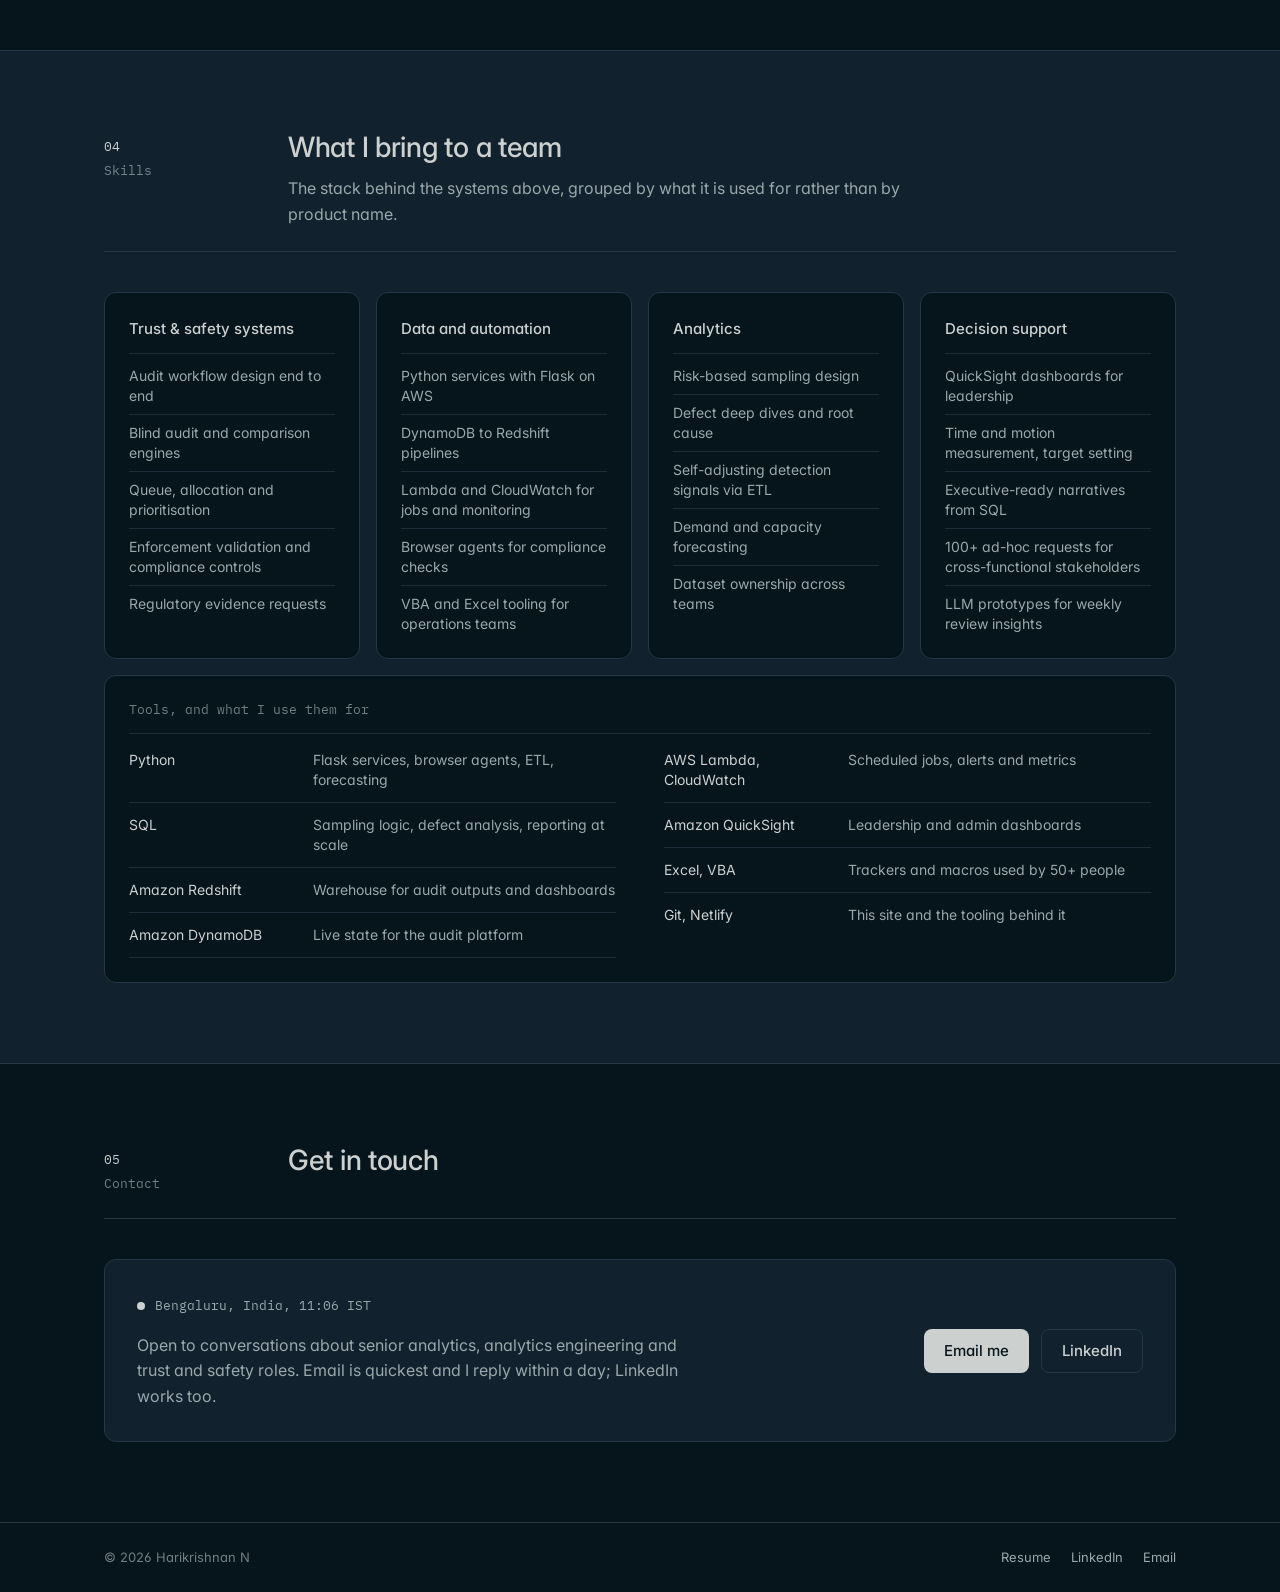
==== commit a07376fe: "Recruiter first glance: at-a-glance facts under hero, Resume in nav, outcome line on every case, cle" ====
--- a/index.html
+++ b/index.html
@@ -51,6 +51,7 @@
         <a href="#impact">Impact</a>
         <a href="#skills">Skills</a>
         <a href="#contact">Contact</a>
+        <a href="Harikrishnan_2026.pdf" class="nav__ext" download>Resume</a>
         <a href="https://www.linkedin.com/in/harikriz" target="_blank" rel="me noopener" class="nav__ext">LinkedIn</a>
       </nav>
     </div>
@@ -69,6 +70,12 @@
             <a href="#work" class="btn btn--primary">See the work</a>
             <a href="Harikrishnan_2026.pdf" class="btn btn--secondary" download>Download resume</a>
           </div>
+          <dl class="hero__facts" aria-label="At a glance">
+            <div><dt>Experience</dt><dd>5 years, trust and safety analytics</dd></div>
+            <div><dt>Scale</dt><dd>200+ daily users, 11 review workflows</dd></div>
+            <div><dt>Stack</dt><dd>SQL, Python, AWS, QuickSight</dd></div>
+            <div><dt>Current</dt><dd>Amazon Prime Video, since 2022</dd></div>
+          </dl>
         </div>
 
         <div class="hero__visual" aria-label="Illustrative audit dashboard: critical defects caught per week under risk-based versus random sampling, and a sample of the review queue">
@@ -198,6 +205,7 @@
             <div>
               <div class="case__num">02</div>
               <h3 class="case__title">Storefront compliance agent</h3>
+              <div class="case__fig case__fig--text"><b>Fully automated</b><span>people only see the exceptions</span></div>
               <div class="case__tools">Python, browser automation, cloud OCR, AWS</div>
             </div>
             <div class="case__body">
@@ -236,6 +244,7 @@
             <div>
               <div class="case__num">04</div>
               <h3 class="case__title">Accuracy pipeline for automated rating decisions</h3>
+              <div class="case__fig case__fig--text"><b>Daily</b><span>model versus human view, one source of truth</span></div>
               <div class="case__tools">SQL, Redshift, QuickSight</div>
             </div>
             <div class="case__body">
@@ -254,6 +263,7 @@
             <div>
               <div class="case__num">05</div>
               <h3 class="case__title">Time and motion engine</h3>
+              <div class="case__fig case__fig--text"><b>Per team</b><span>step-level baselines and weekly targets</span></div>
               <div class="case__tools">Python, Flask, email routing</div>
             </div>
             <div class="case__body">
@@ -409,7 +419,7 @@
         <div class="card contact">
           <div>
             <p class="contact__status"><span class="dot" aria-hidden="true"></span><span>Bengaluru, India<span id="localTime"></span></span></p>
-            <p>Happy to talk about trust and safety analytics, audit automation or a role where those matter. Email is quickest; LinkedIn works too.</p>
+            <p>Open to conversations about senior analytics, analytics engineering and trust and safety roles. Email is quickest and I reply within a day; LinkedIn works too.</p>
           </div>
           <div class="contact__actions">
             <a href="mailto:harikrishnanz98@gmail.com" class="btn btn--primary">Email me</a>
--- a/css/style.css
+++ b/css/style.css
@@ -91,6 +91,12 @@
 .hero__title { font-size: 48px; line-height: 1.08; font-weight: 500; letter-spacing: -0.02em; text-wrap: balance; }
 .hero__lede { margin-top: 24px; font-size: 18px; line-height: 1.6; color: var(--text-2); max-width: 36rem; }
 .hero__actions { margin-top: 32px; display: flex; gap: 12px; flex-wrap: wrap; }
+.hero__facts {
+  margin-top: 40px; padding-top: 20px; border-top: 1px solid var(--line-strong);
+  display: grid; grid-template-columns: repeat(2, minmax(0, 1fr)); gap: 16px 24px;
+}
+.hero__facts dt { font-family: var(--mono); font-size: 12px; line-height: 16px; color: var(--muted); }
+.hero__facts dd { font-size: 14px; line-height: 20px; color: var(--text-2); margin-top: 2px; }
 .hero__visual { animation: enter var(--enter) var(--ease) 80ms both; }
 
 @keyframes enter { from { opacity: 0; transform: translateY(10px); } to { opacity: 1; transform: none; } }
@@ -195,6 +201,7 @@
 .case__fig { margin-top: 24px; display: grid; gap: 4px; }
 .case__fig b { font-family: var(--mono); font-feature-settings: 'tnum'; font-weight: 500; font-size: 32px; line-height: 1; }
 .case__fig span { font-size: 13px; color: var(--muted); }
+.case__fig--text b { font-family: var(--sans); font-size: 20px; line-height: 1.2; letter-spacing: -0.01em; }
 .case__tools { margin-top: 24px; font-family: var(--mono); font-size: 12px; color: var(--muted); line-height: 20px; }
 .case__body { display: grid; gap: 16px; }
 .case__body p { font-size: 15px; color: var(--text-2); }
@@ -263,6 +270,7 @@
   .nav__links.is-open { display: flex; }
   .nav__links a { height: 40px; }
   .nav__links a.nav__ext { margin-left: 0; }
+  .hero__facts { grid-template-columns: 1fr; gap: 12px; }
   .timeline__row { grid-template-columns: 1fr; gap: 4px; }
   .card, .about__text, .contact { padding: 20px; }
   .stats { grid-template-columns: 1fr; gap: 12px; }
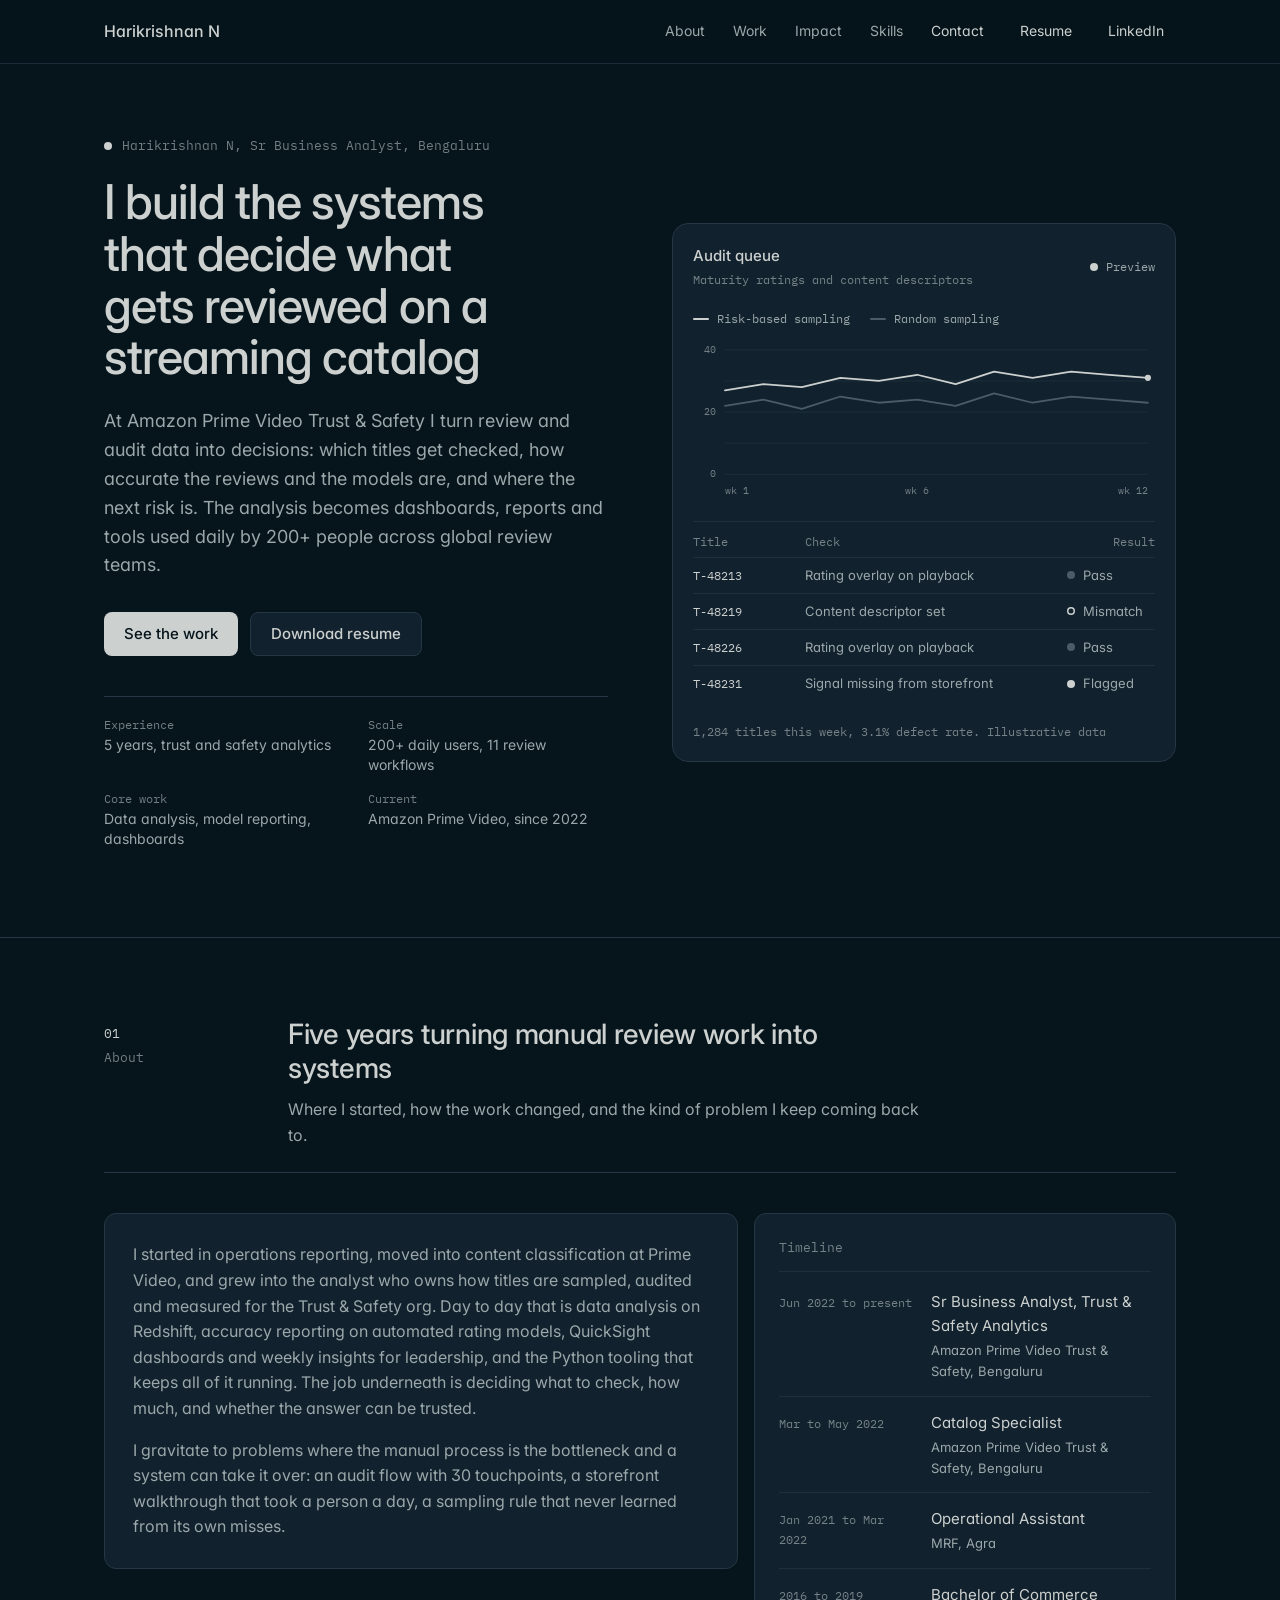
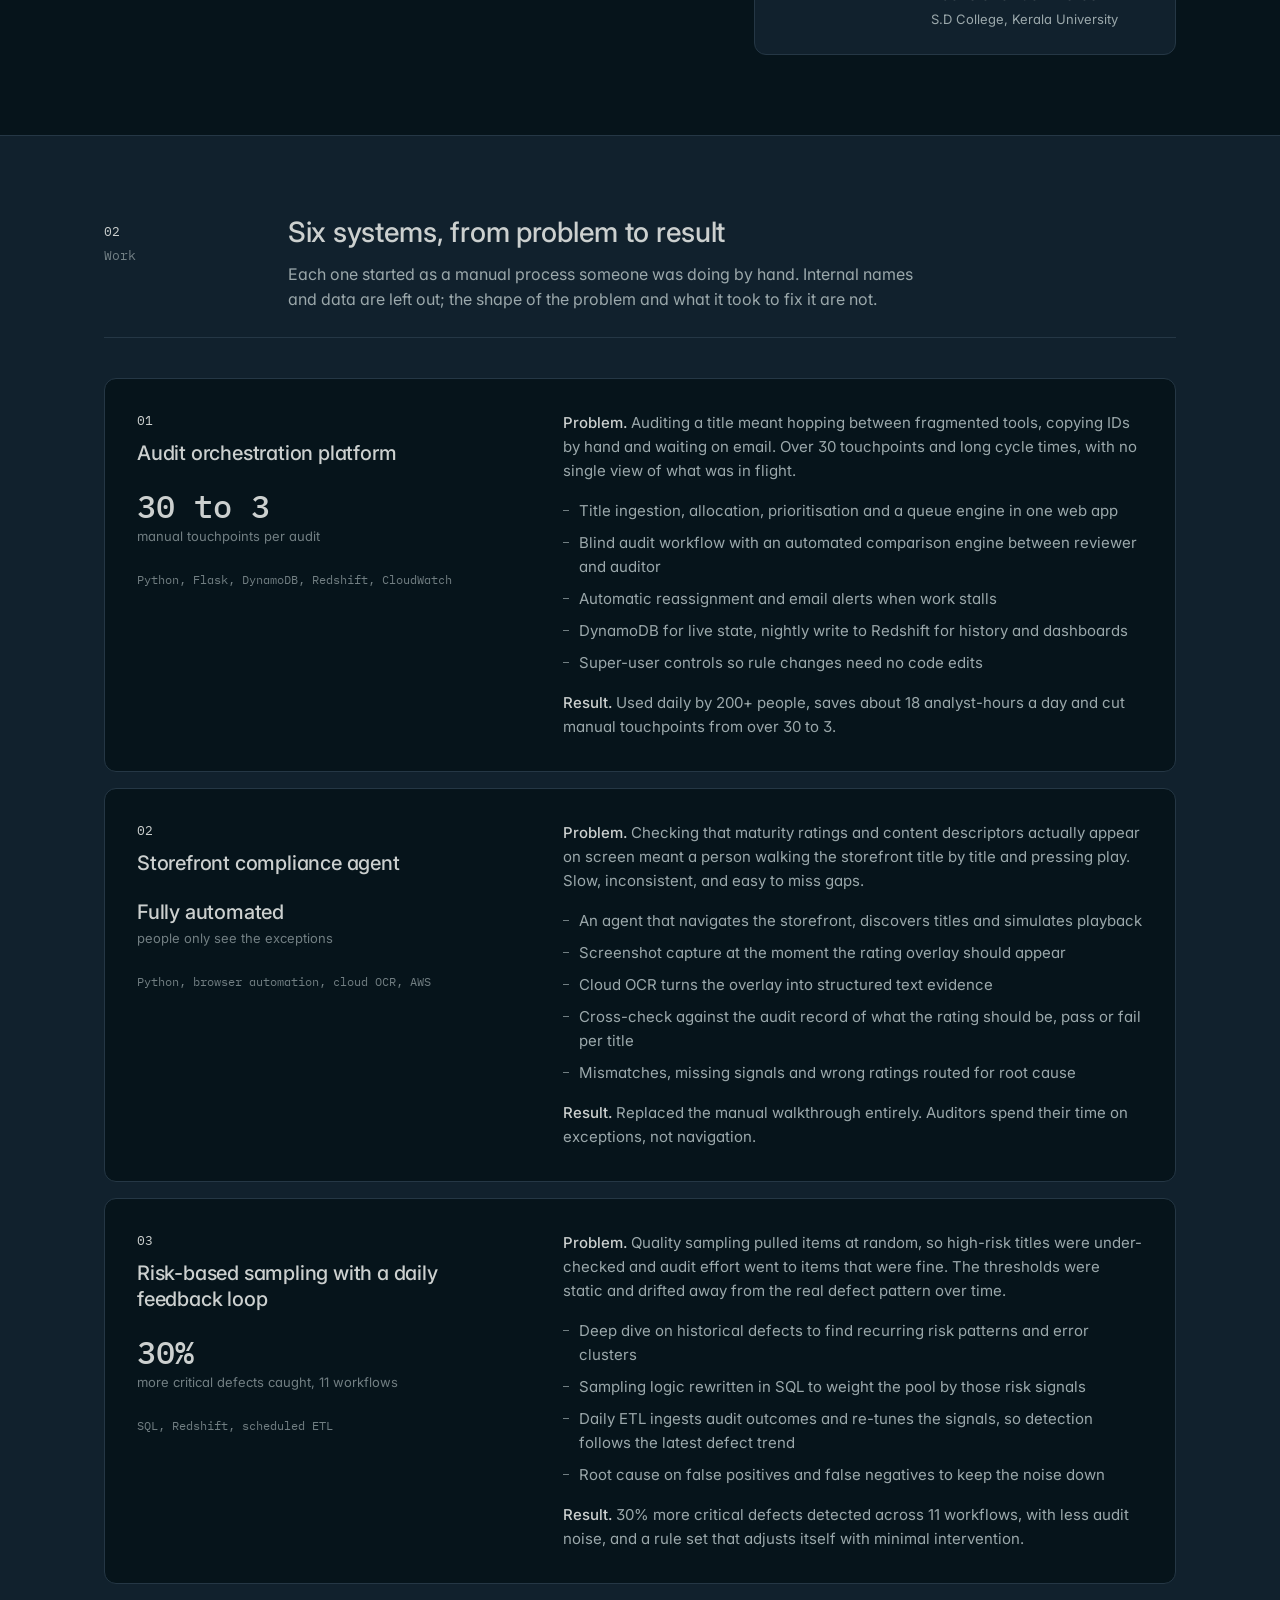
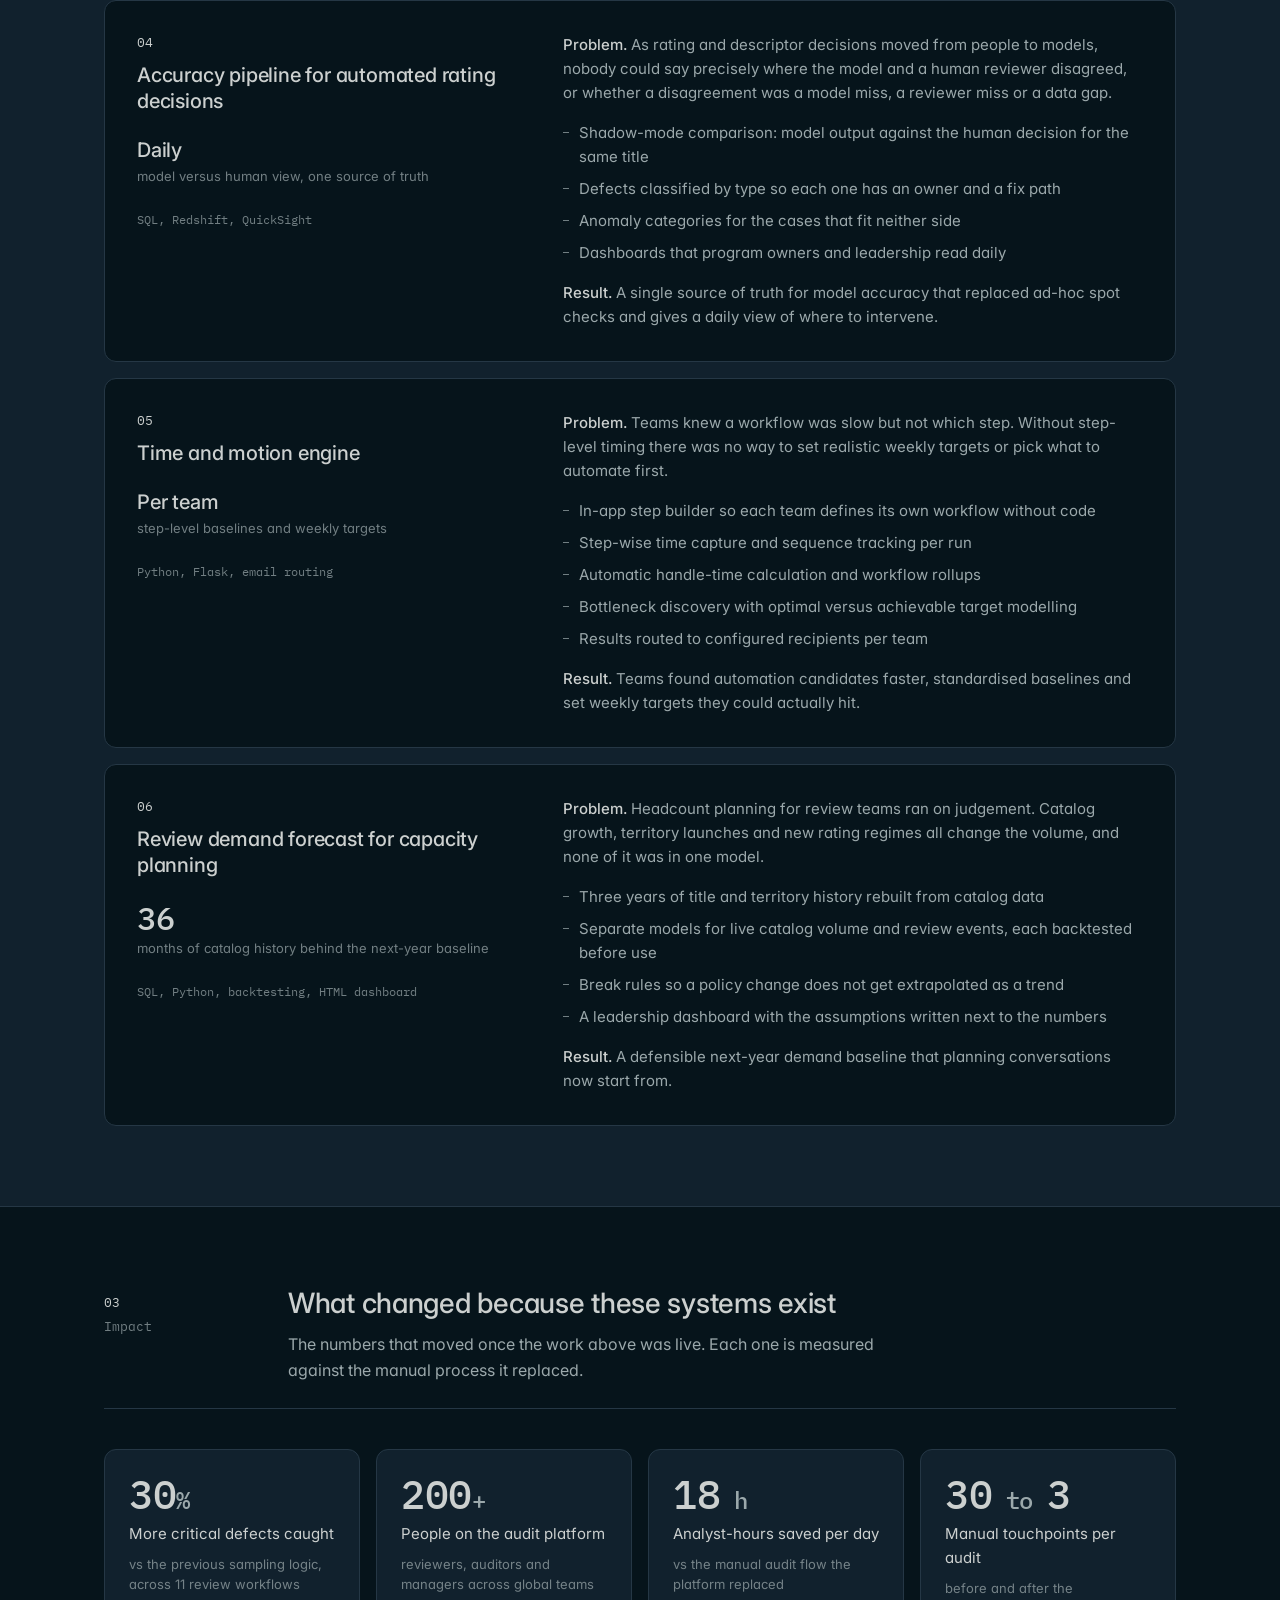
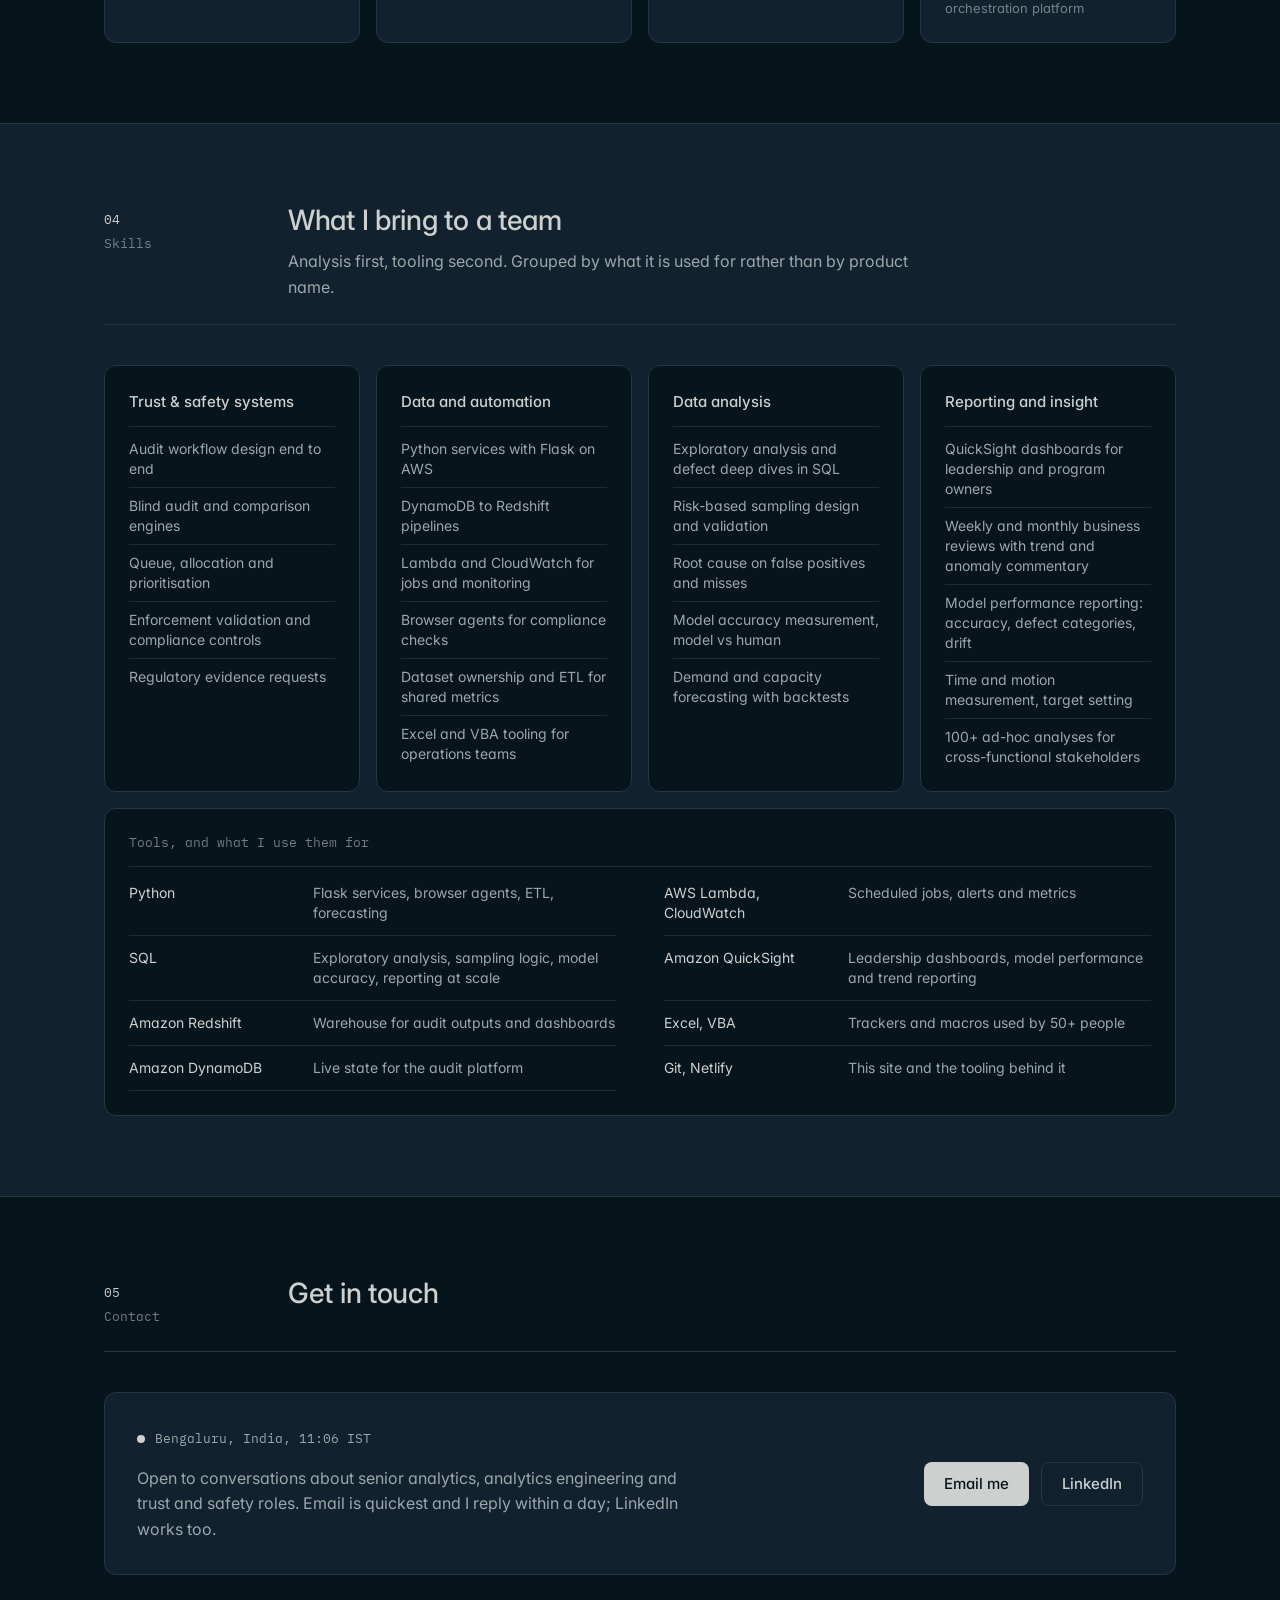
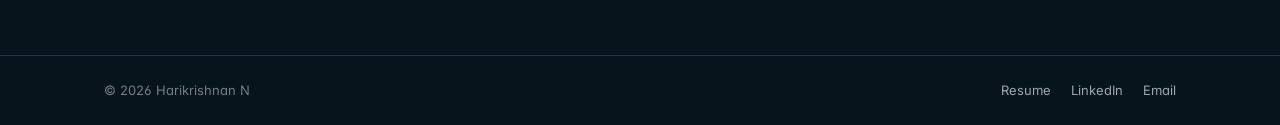
==== commit 7f918f76: "Lead with analyst core: data analysis, model accuracy reporting, dashboards and insights across hero" ====
--- a/index.html
+++ b/index.html
@@ -4,7 +4,7 @@
   <meta charset="UTF-8">
   <meta name="viewport" content="width=device-width, initial-scale=1.0">
   <title>Harikrishnan N, Sr Business Analyst, Trust &amp; Safety Analytics</title>
-  <meta name="description" content="Sr Business Analyst at Amazon Prime Video Trust &amp; Safety. Risk-based sampling, audit automation and compliance tooling for a streaming catalog, built in SQL, Python and AWS and used by 200+ people.">
+  <meta name="description" content="Sr Business Analyst at Amazon Prime Video Trust &amp; Safety. Data analysis, model accuracy reporting, leadership dashboards and audit automation for a streaming catalog, built in SQL, Python and AWS and used by 200+ people.">
   <meta name="theme-color" content="#06141b">
   <link rel="canonical" href="https://harikriz.netlify.app/">
   <link rel="icon" type="image/x-icon" href="favicon.ico">
@@ -29,7 +29,7 @@
     "address": { "@type": "PostalAddress", "addressLocality": "Bengaluru", "addressCountry": "IN" },
     "email": "mailto:harikrishnanz98@gmail.com",
     "sameAs": ["https://www.linkedin.com/in/harikriz"],
-    "knowsAbout": ["Trust and Safety analytics", "Risk-based sampling", "Audit automation", "SQL", "Python", "Amazon Redshift", "Amazon QuickSight", "AWS"]
+    "knowsAbout": ["Business analysis", "Data analysis", "Model accuracy reporting", "Trust and Safety analytics", "Risk-based sampling", "Audit automation", "Forecasting", "SQL", "Python", "Amazon Redshift", "Amazon QuickSight", "AWS"]
   }
   </script>
 
@@ -64,7 +64,7 @@
           <p class="hero__kicker"><span class="dot" aria-hidden="true"></span>Harikrishnan N, Sr Business Analyst, Bengaluru</p>
           <h1 class="hero__title">I build the systems that decide what gets reviewed on a streaming catalog</h1>
           <p class="hero__lede">
-            At Amazon Prime Video Trust &amp; Safety I design the sampling logic, pipelines and tools that pick which titles get reviewed, then check that the reviews were right. Used daily by 200+ people across global review teams.
+            At Amazon Prime Video Trust &amp; Safety I turn review and audit data into decisions: which titles get checked, how accurate the reviews and the models are, and where the next risk is. The analysis becomes dashboards, reports and tools used daily by 200+ people across global review teams.
           </p>
           <div class="hero__actions">
             <a href="#work" class="btn btn--primary">See the work</a>
@@ -73,7 +73,7 @@
           <dl class="hero__facts" aria-label="At a glance">
             <div><dt>Experience</dt><dd>5 years, trust and safety analytics</dd></div>
             <div><dt>Scale</dt><dd>200+ daily users, 11 review workflows</dd></div>
-            <div><dt>Stack</dt><dd>SQL, Python, AWS, QuickSight</dd></div>
+            <div><dt>Core work</dt><dd>Data analysis, model reporting, dashboards</dd></div>
             <div><dt>Current</dt><dd>Amazon Prime Video, since 2022</dd></div>
           </dl>
         </div>
@@ -138,7 +138,7 @@
         <div class="about">
           <div class="card about__text">
             <p>
-              I started in operations reporting, moved into content classification at Prime Video, and grew into the analyst who owns how titles are sampled, audited and measured for the Trust &amp; Safety org. The work is SQL on Redshift, Python services on AWS and QuickSight dashboards for leadership, but the job is deciding what to check, how much, and whether the answer can be trusted.
+              I started in operations reporting, moved into content classification at Prime Video, and grew into the analyst who owns how titles are sampled, audited and measured for the Trust &amp; Safety org. Day to day that is data analysis on Redshift, accuracy reporting on automated rating models, QuickSight dashboards and weekly insights for leadership, and the Python tooling that keeps all of it running. The job underneath is deciding what to check, how much, and whether the answer can be trusted.
             </p>
             <p>
               I gravitate to problems where the manual process is the bottleneck and a system can take it over: an audit flow with 30 touchpoints, a storefront walkthrough that took a person a day, a sampling rule that never learned from its own misses.
@@ -342,7 +342,7 @@
           <div class="section__label"><span class="section__num">04</span>Skills</div>
           <div>
             <h2 class="section__title">What I bring to a team</h2>
-            <p class="section__intro">The stack behind the systems above, grouped by what it is used for rather than by product name.</p>
+            <p class="section__intro">Analysis first, tooling second. Grouped by what it is used for rather than by product name.</p>
           </div>
         </div>
         <div class="skills">
@@ -363,27 +363,28 @@
               <li>DynamoDB to Redshift pipelines</li>
               <li>Lambda and CloudWatch for jobs and monitoring</li>
               <li>Browser agents for compliance checks</li>
-              <li>VBA and Excel tooling for operations teams</li>
+              <li>Dataset ownership and ETL for shared metrics</li>
+              <li>Excel and VBA tooling for operations teams</li>
             </ul>
           </div>
           <div class="card skill">
-            <h3>Analytics</h3>
+            <h3>Data analysis</h3>
             <ul>
-              <li>Risk-based sampling design</li>
-              <li>Defect deep dives and root cause</li>
-              <li>Self-adjusting detection signals via ETL</li>
-              <li>Demand and capacity forecasting</li>
-              <li>Dataset ownership across teams</li>
+              <li>Exploratory analysis and defect deep dives in SQL</li>
+              <li>Risk-based sampling design and validation</li>
+              <li>Root cause on false positives and misses</li>
+              <li>Model accuracy measurement, model vs human</li>
+              <li>Demand and capacity forecasting with backtests</li>
             </ul>
           </div>
           <div class="card skill">
-            <h3>Decision support</h3>
+            <h3>Reporting and insight</h3>
             <ul>
-              <li>QuickSight dashboards for leadership</li>
+              <li>QuickSight dashboards for leadership and program owners</li>
+              <li>Weekly and monthly business reviews with trend and anomaly commentary</li>
+              <li>Model performance reporting: accuracy, defect categories, drift</li>
               <li>Time and motion measurement, target setting</li>
-              <li>Executive-ready narratives from SQL</li>
-              <li>100+ ad-hoc requests for cross-functional stakeholders</li>
-              <li>LLM prototypes for weekly review insights</li>
+              <li>100+ ad-hoc analyses for cross-functional stakeholders</li>
             </ul>
           </div>
         </div>
@@ -393,13 +394,13 @@
           <div class="tools__grid">
             <dl>
               <div class="tool"><dt>Python</dt><dd>Flask services, browser agents, ETL, forecasting</dd></div>
-              <div class="tool"><dt>SQL</dt><dd>Sampling logic, defect analysis, reporting at scale</dd></div>
+              <div class="tool"><dt>SQL</dt><dd>Exploratory analysis, sampling logic, model accuracy, reporting at scale</dd></div>
               <div class="tool"><dt>Amazon Redshift</dt><dd>Warehouse for audit outputs and dashboards</dd></div>
               <div class="tool"><dt>Amazon DynamoDB</dt><dd>Live state for the audit platform</dd></div>
             </dl>
             <dl>
               <div class="tool"><dt>AWS Lambda, CloudWatch</dt><dd>Scheduled jobs, alerts and metrics</dd></div>
-              <div class="tool"><dt>Amazon QuickSight</dt><dd>Leadership and admin dashboards</dd></div>
+              <div class="tool"><dt>Amazon QuickSight</dt><dd>Leadership dashboards, model performance and trend reporting</dd></div>
               <div class="tool"><dt>Excel, VBA</dt><dd>Trackers and macros used by 50+ people</dd></div>
               <div class="tool"><dt>Git, Netlify</dt><dd>This site and the tooling behind it</dd></div>
             </dl>
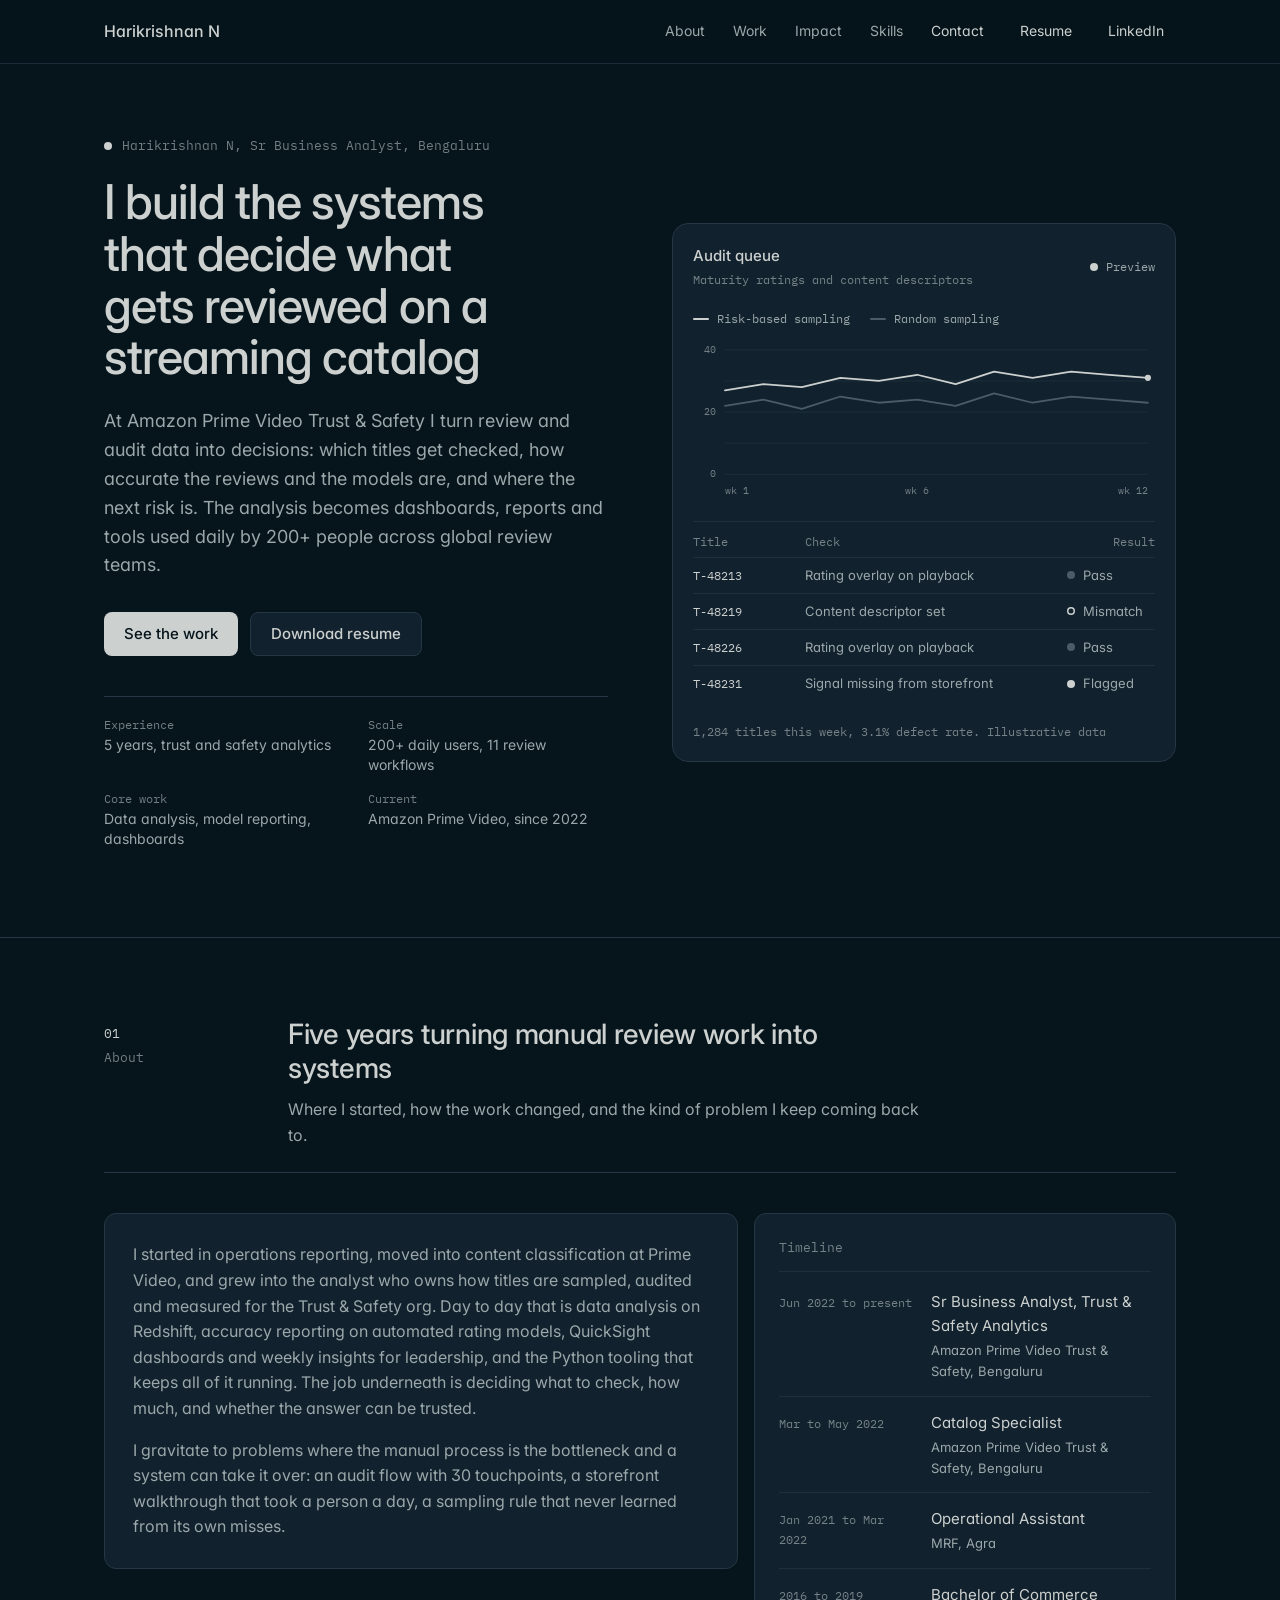
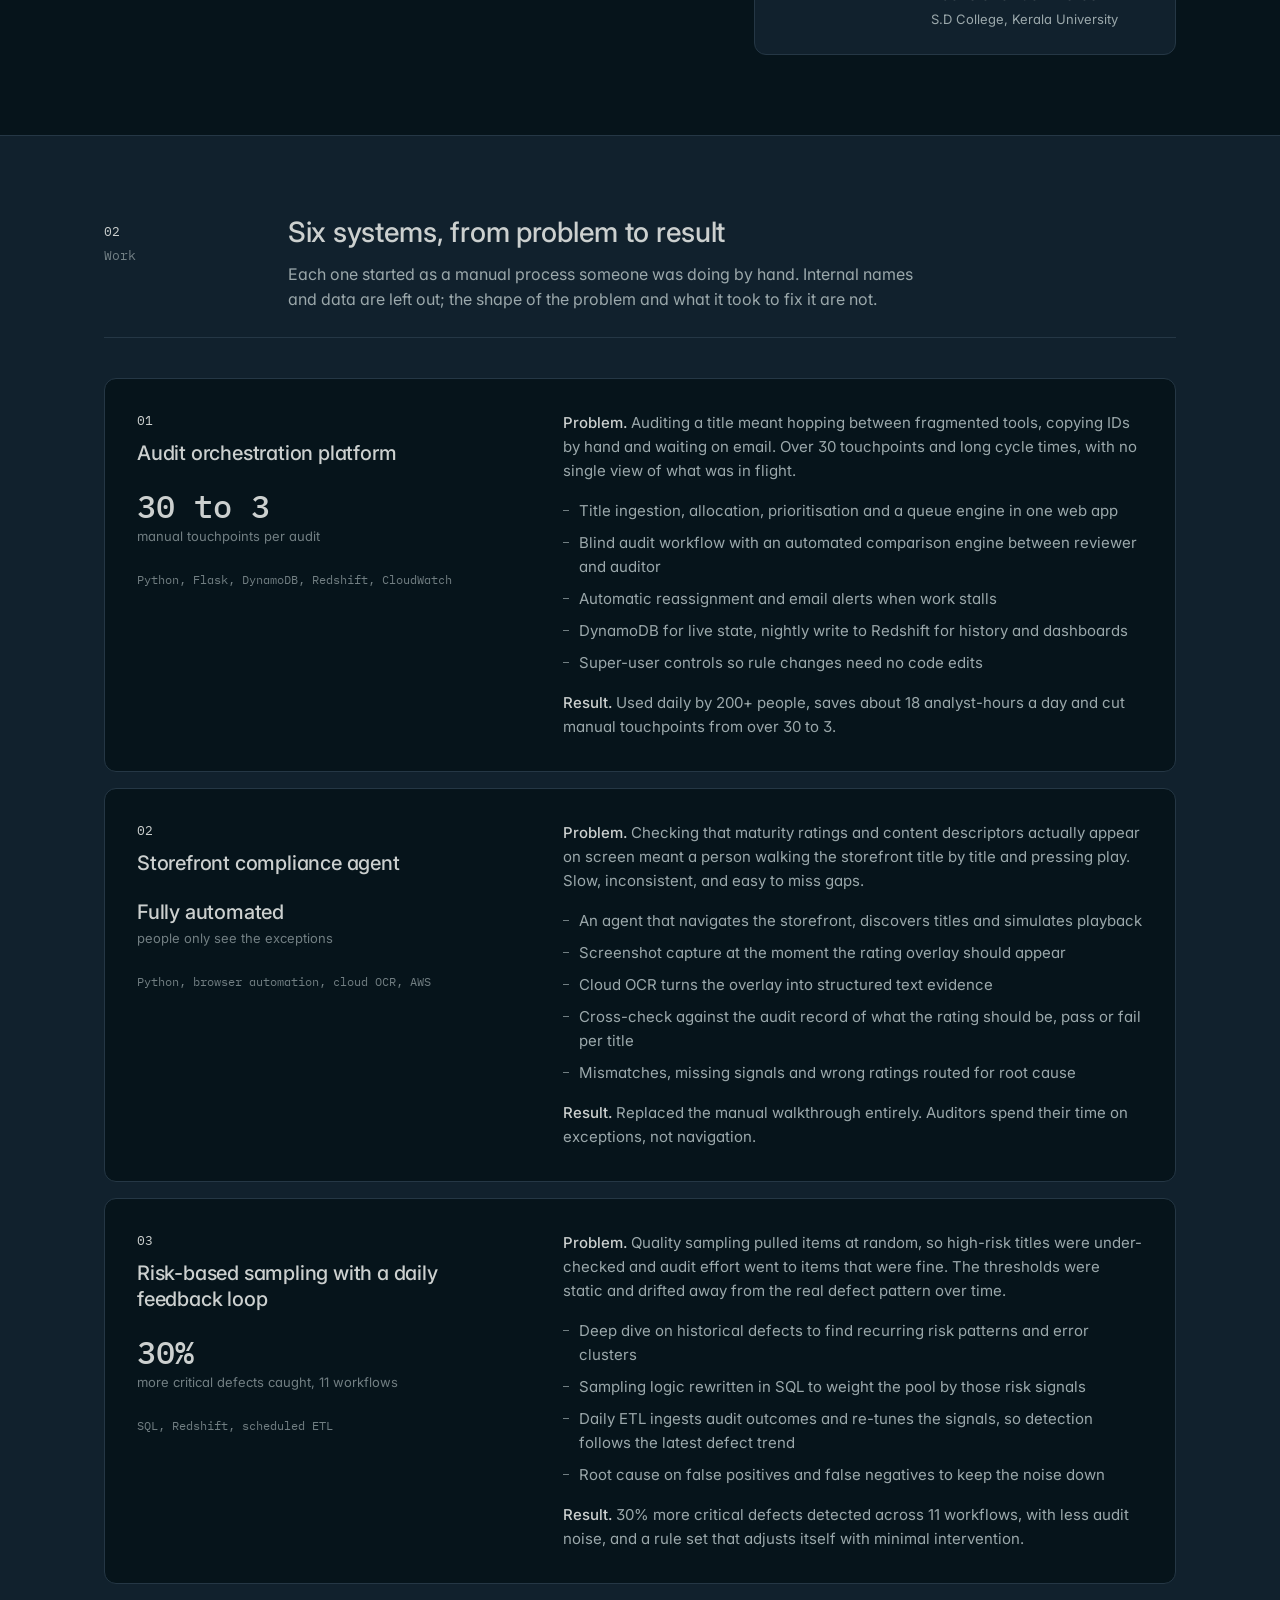
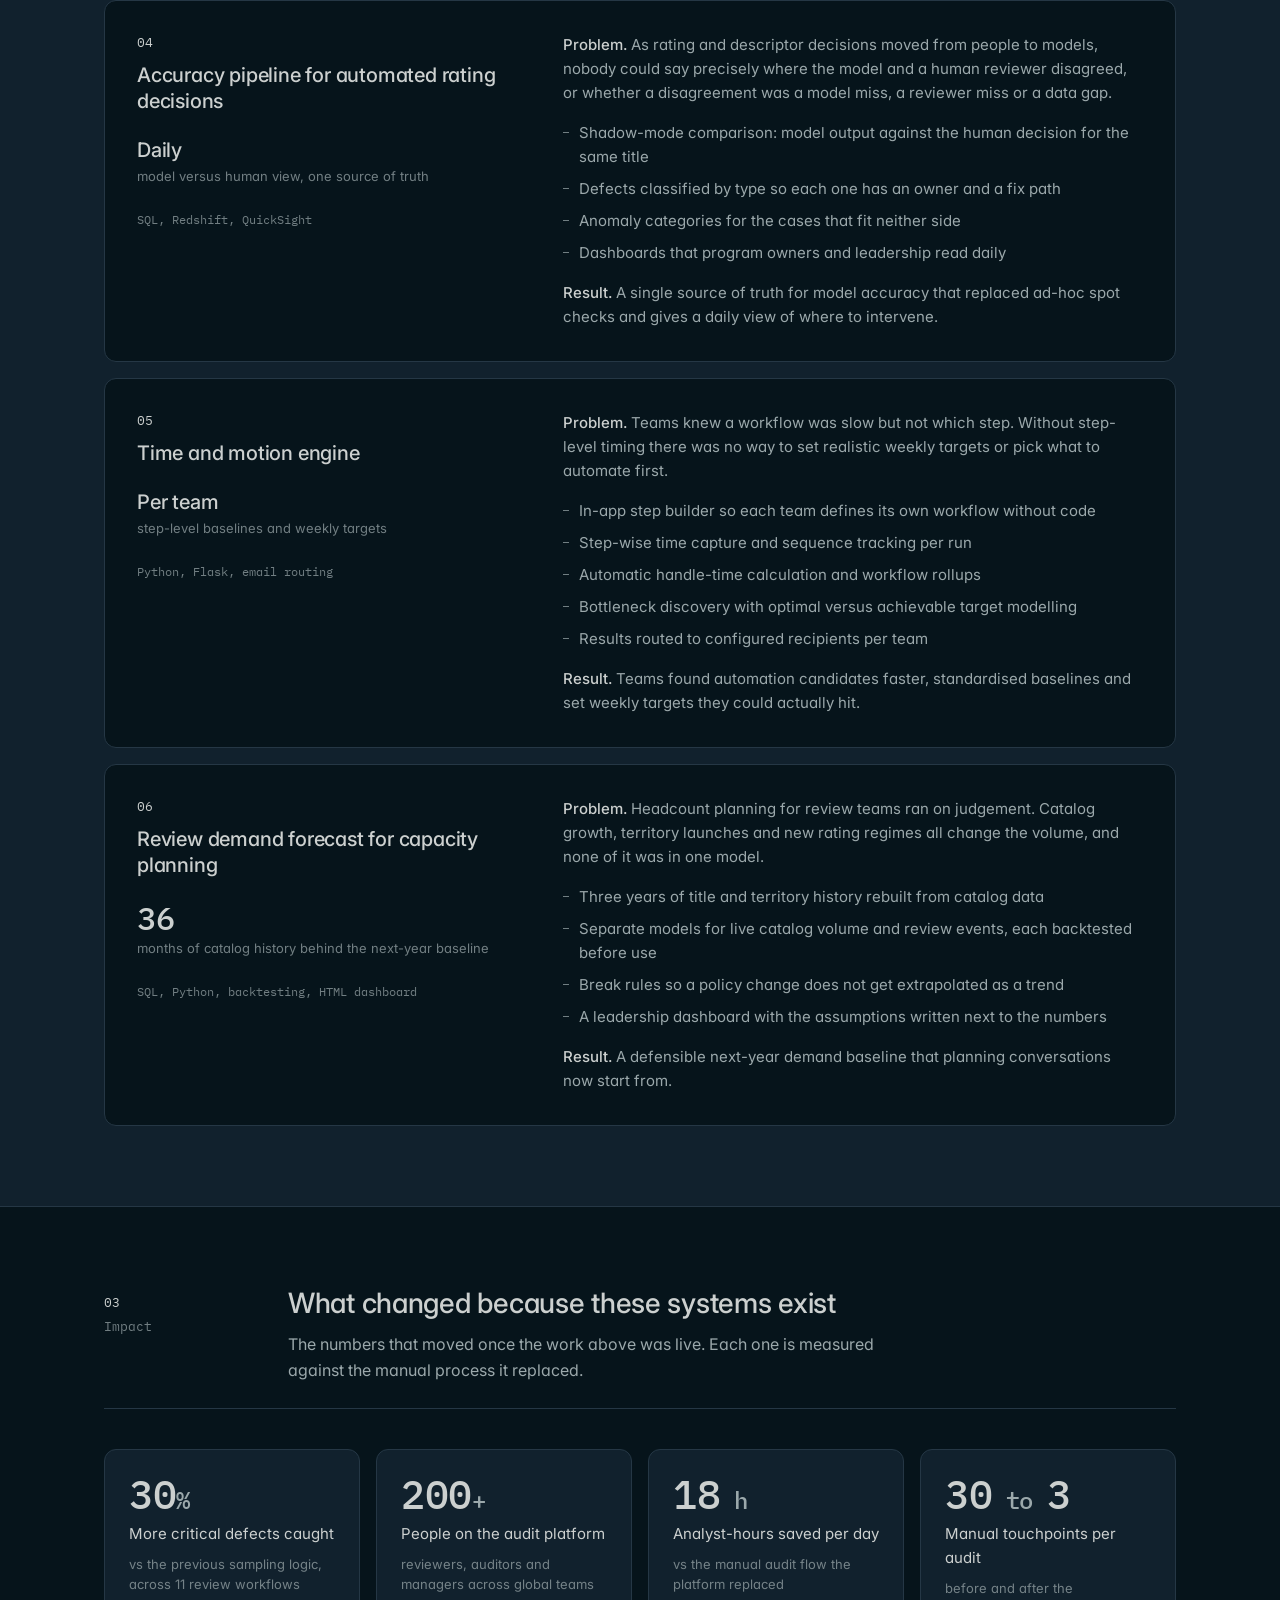
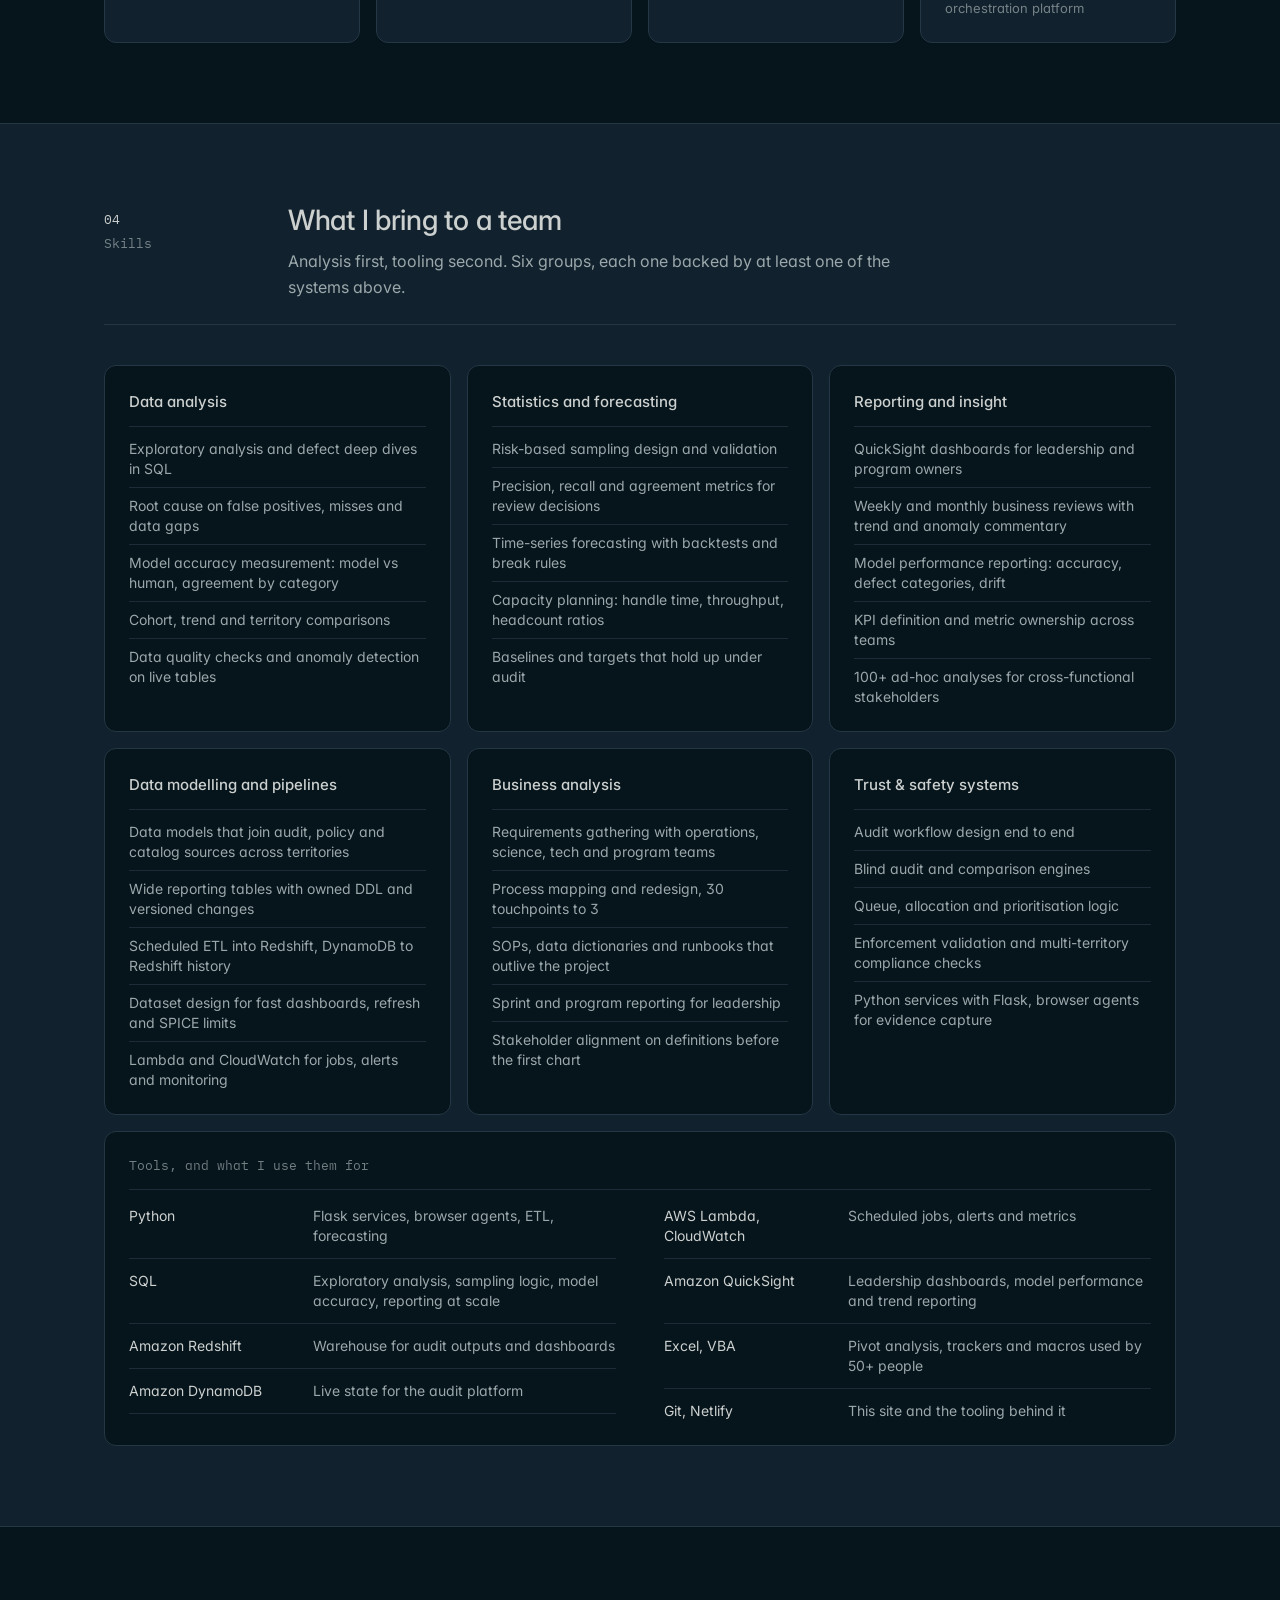
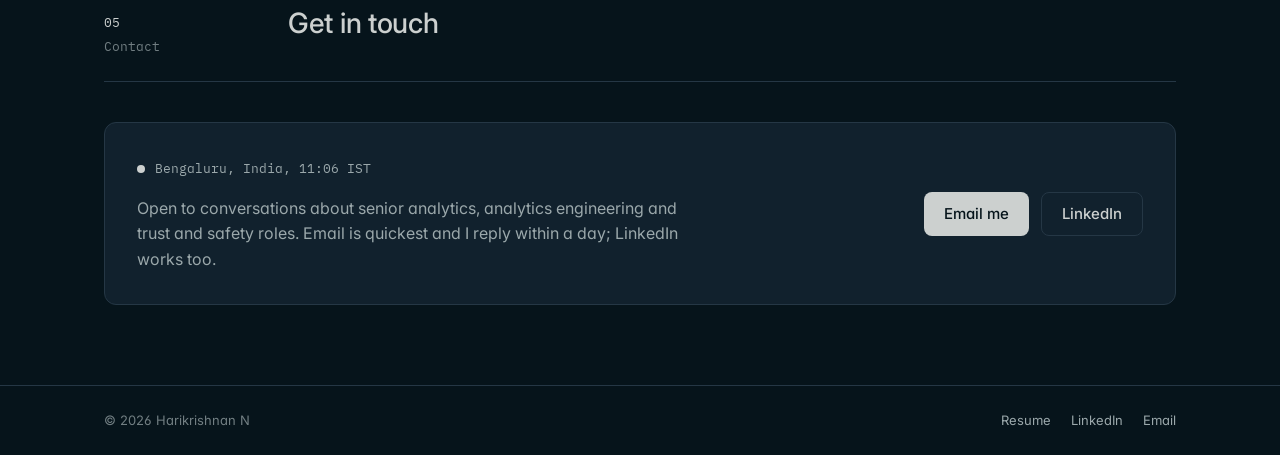
==== commit d1781385: "Skills: six analyst groups (data analysis, statistics and forecasting, reporting, data modelling, bu" ====
--- a/index.html
+++ b/index.html
@@ -342,39 +342,28 @@
           <div class="section__label"><span class="section__num">04</span>Skills</div>
           <div>
             <h2 class="section__title">What I bring to a team</h2>
-            <p class="section__intro">Analysis first, tooling second. Grouped by what it is used for rather than by product name.</p>
+            <p class="section__intro">Analysis first, tooling second. Six groups, each one backed by at least one of the systems above.</p>
           </div>
         </div>
         <div class="skills">
           <div class="card skill">
-            <h3>Trust &amp; safety systems</h3>
-            <ul>
-              <li>Audit workflow design end to end</li>
-              <li>Blind audit and comparison engines</li>
-              <li>Queue, allocation and prioritisation</li>
-              <li>Enforcement validation and compliance controls</li>
-              <li>Regulatory evidence requests</li>
-            </ul>
-          </div>
-          <div class="card skill">
-            <h3>Data and automation</h3>
-            <ul>
-              <li>Python services with Flask on AWS</li>
-              <li>DynamoDB to Redshift pipelines</li>
-              <li>Lambda and CloudWatch for jobs and monitoring</li>
-              <li>Browser agents for compliance checks</li>
-              <li>Dataset ownership and ETL for shared metrics</li>
-              <li>Excel and VBA tooling for operations teams</li>
-            </ul>
-          </div>
-          <div class="card skill">
             <h3>Data analysis</h3>
             <ul>
               <li>Exploratory analysis and defect deep dives in SQL</li>
+              <li>Root cause on false positives, misses and data gaps</li>
+              <li>Model accuracy measurement: model vs human, agreement by category</li>
+              <li>Cohort, trend and territory comparisons</li>
+              <li>Data quality checks and anomaly detection on live tables</li>
+            </ul>
+          </div>
+          <div class="card skill">
+            <h3>Statistics and forecasting</h3>
+            <ul>
               <li>Risk-based sampling design and validation</li>
-              <li>Root cause on false positives and misses</li>
-              <li>Model accuracy measurement, model vs human</li>
-              <li>Demand and capacity forecasting with backtests</li>
+              <li>Precision, recall and agreement metrics for review decisions</li>
+              <li>Time-series forecasting with backtests and break rules</li>
+              <li>Capacity planning: handle time, throughput, headcount ratios</li>
+              <li>Baselines and targets that hold up under audit</li>
             </ul>
           </div>
           <div class="card skill">
@@ -383,8 +372,38 @@
               <li>QuickSight dashboards for leadership and program owners</li>
               <li>Weekly and monthly business reviews with trend and anomaly commentary</li>
               <li>Model performance reporting: accuracy, defect categories, drift</li>
-              <li>Time and motion measurement, target setting</li>
+              <li>KPI definition and metric ownership across teams</li>
               <li>100+ ad-hoc analyses for cross-functional stakeholders</li>
+            </ul>
+          </div>
+          <div class="card skill">
+            <h3>Data modelling and pipelines</h3>
+            <ul>
+              <li>Data models that join audit, policy and catalog sources across territories</li>
+              <li>Wide reporting tables with owned DDL and versioned changes</li>
+              <li>Scheduled ETL into Redshift, DynamoDB to Redshift history</li>
+              <li>Dataset design for fast dashboards, refresh and SPICE limits</li>
+              <li>Lambda and CloudWatch for jobs, alerts and monitoring</li>
+            </ul>
+          </div>
+          <div class="card skill">
+            <h3>Business analysis</h3>
+            <ul>
+              <li>Requirements gathering with operations, science, tech and program teams</li>
+              <li>Process mapping and redesign, 30 touchpoints to 3</li>
+              <li>SOPs, data dictionaries and runbooks that outlive the project</li>
+              <li>Sprint and program reporting for leadership</li>
+              <li>Stakeholder alignment on definitions before the first chart</li>
+            </ul>
+          </div>
+          <div class="card skill">
+            <h3>Trust &amp; safety systems</h3>
+            <ul>
+              <li>Audit workflow design end to end</li>
+              <li>Blind audit and comparison engines</li>
+              <li>Queue, allocation and prioritisation logic</li>
+              <li>Enforcement validation and multi-territory compliance checks</li>
+              <li>Python services with Flask, browser agents for evidence capture</li>
             </ul>
           </div>
         </div>
@@ -401,7 +420,7 @@
             <dl>
               <div class="tool"><dt>AWS Lambda, CloudWatch</dt><dd>Scheduled jobs, alerts and metrics</dd></div>
               <div class="tool"><dt>Amazon QuickSight</dt><dd>Leadership dashboards, model performance and trend reporting</dd></div>
-              <div class="tool"><dt>Excel, VBA</dt><dd>Trackers and macros used by 50+ people</dd></div>
+              <div class="tool"><dt>Excel, VBA</dt><dd>Pivot analysis, trackers and macros used by 50+ people</dd></div>
               <div class="tool"><dt>Git, Netlify</dt><dd>This site and the tooling behind it</dd></div>
             </dl>
           </div>
--- a/css/style.css
+++ b/css/style.css
@@ -211,7 +211,7 @@
 .case__body li::before { content: ''; position: absolute; left: 0; top: 11px; width: 6px; height: 1px; background: var(--muted); }
 
 /* Skills */
-.skills { display: grid; grid-template-columns: repeat(4, 1fr); gap: 16px; }
+.skills { display: grid; grid-template-columns: repeat(3, 1fr); gap: 16px; }
 .skill h3 { font-size: 15px; font-weight: 500; padding-bottom: 12px; margin-bottom: 4px; border-bottom: 1px solid var(--line); }
 .skill li { font-size: 14px; line-height: 20px; color: var(--text-2); padding: 8px 0; border-bottom: 1px solid var(--line); }
 .skill li:last-child { border-bottom: 0; padding-bottom: 0; }
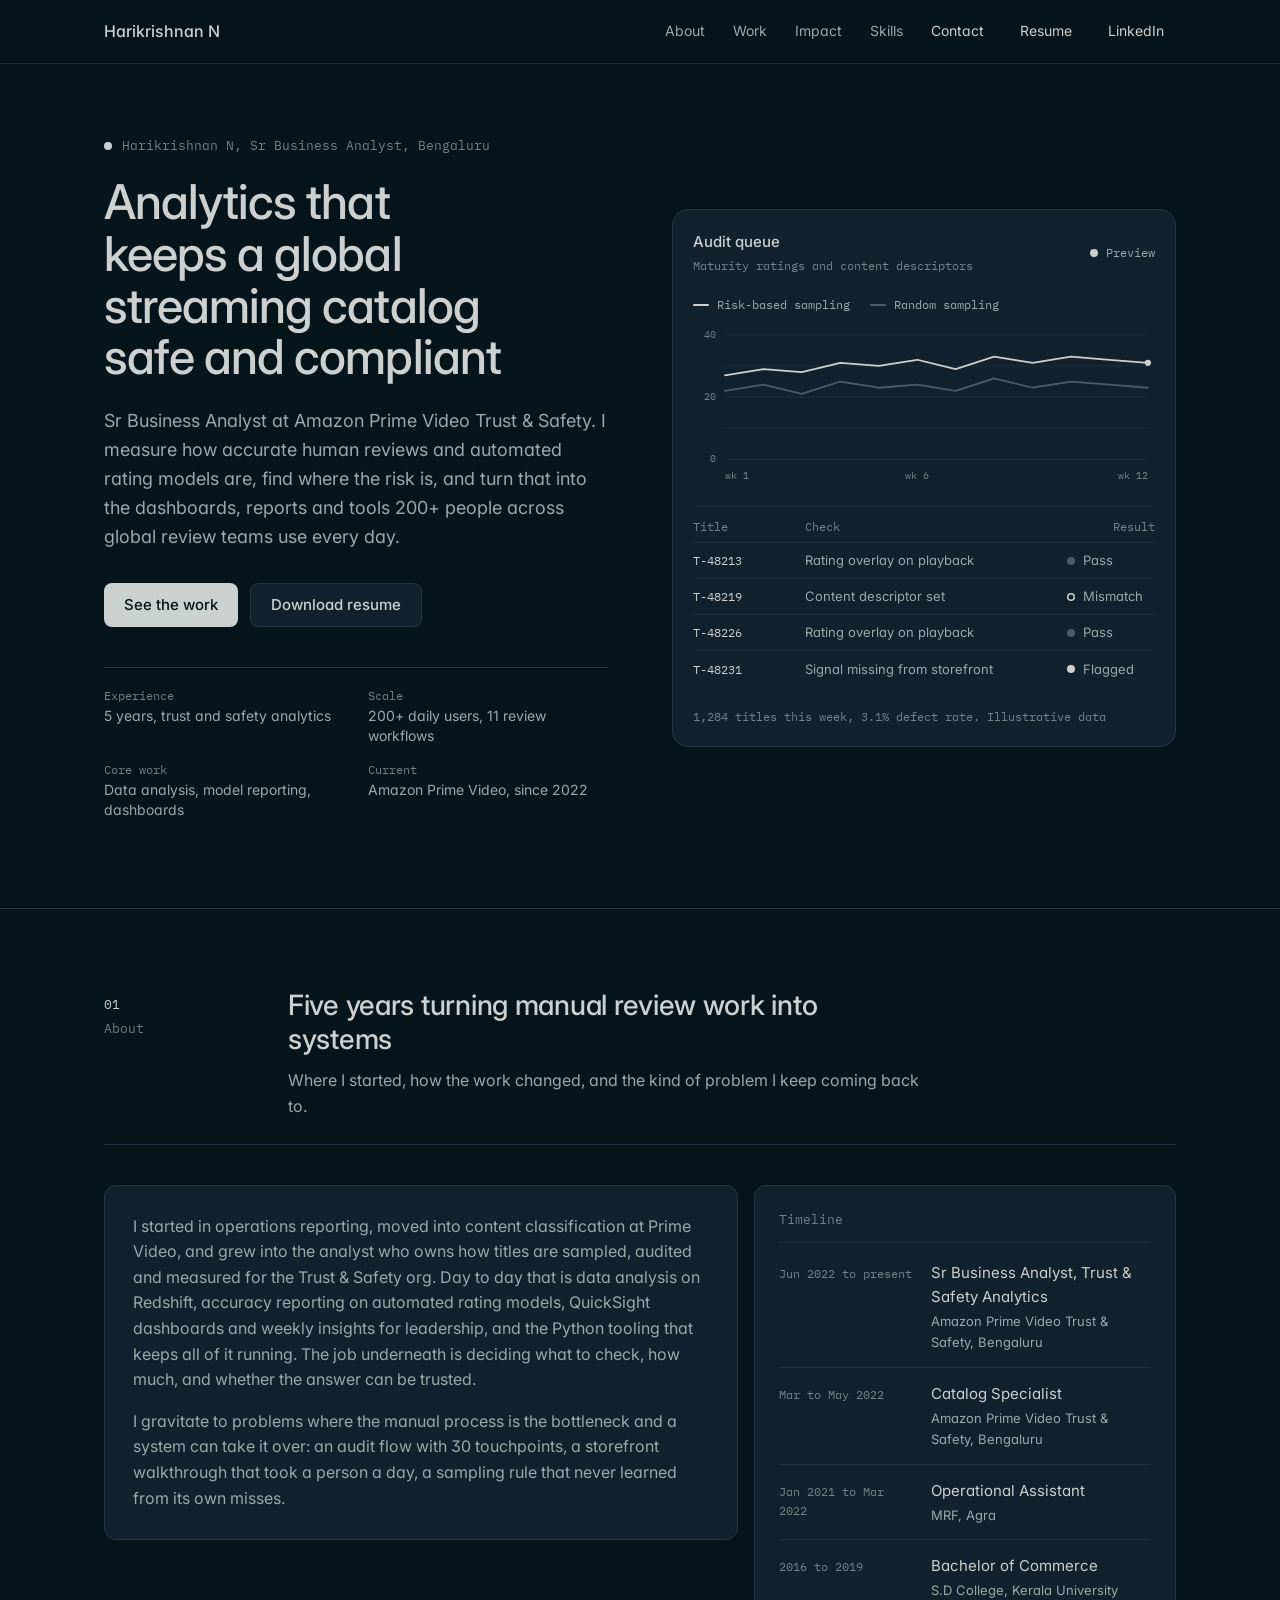
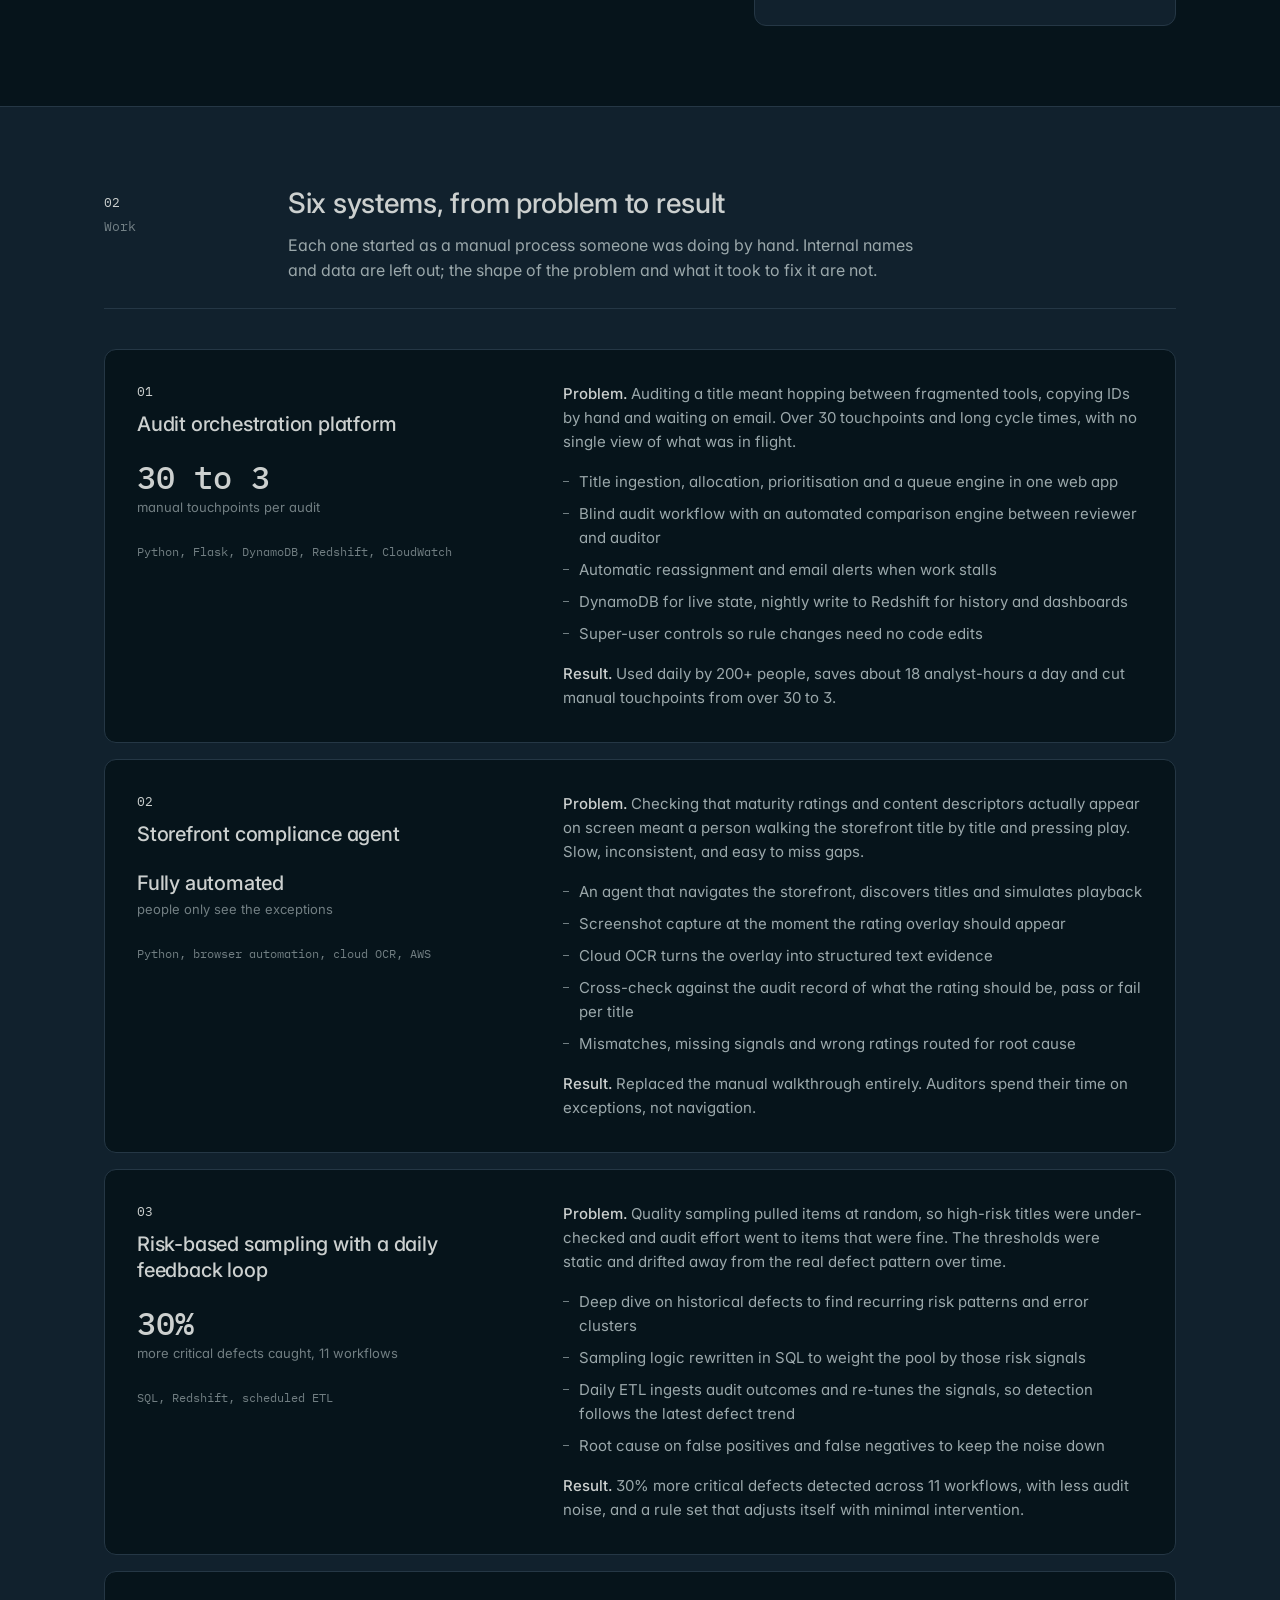
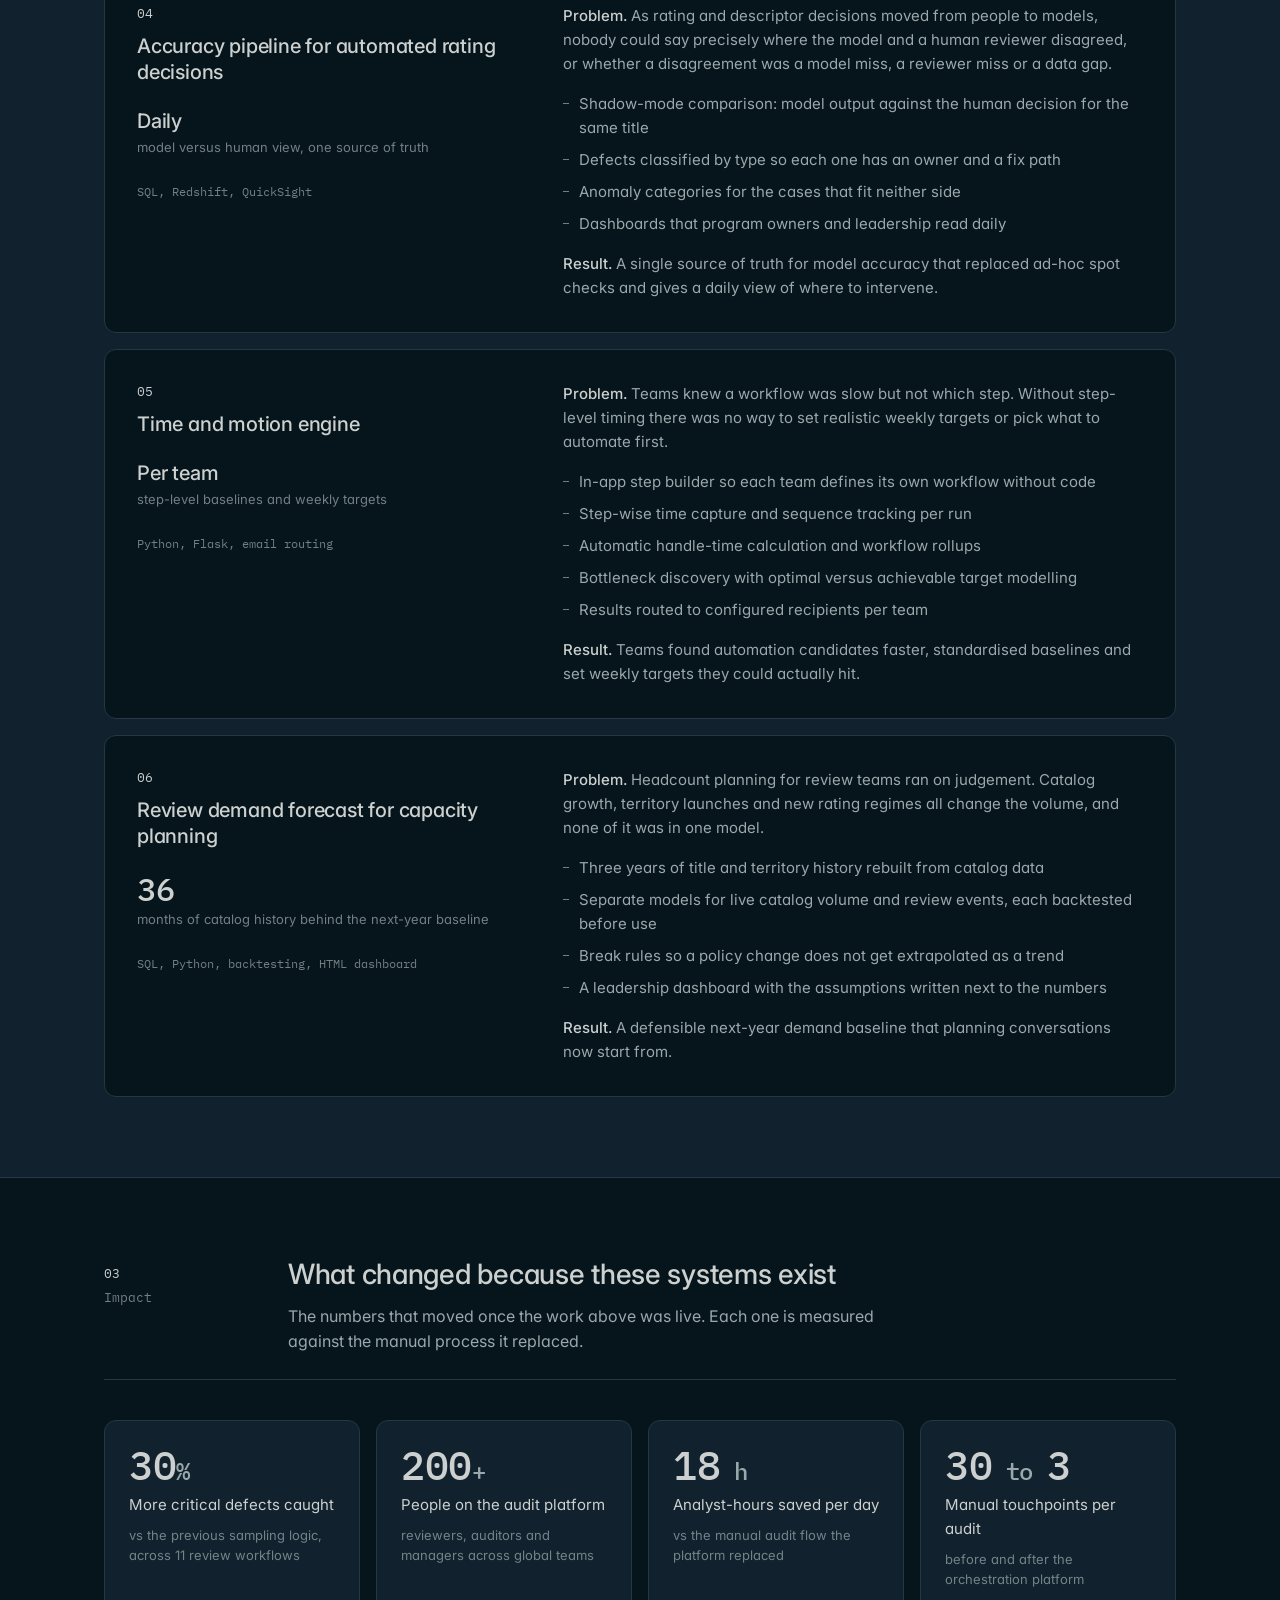
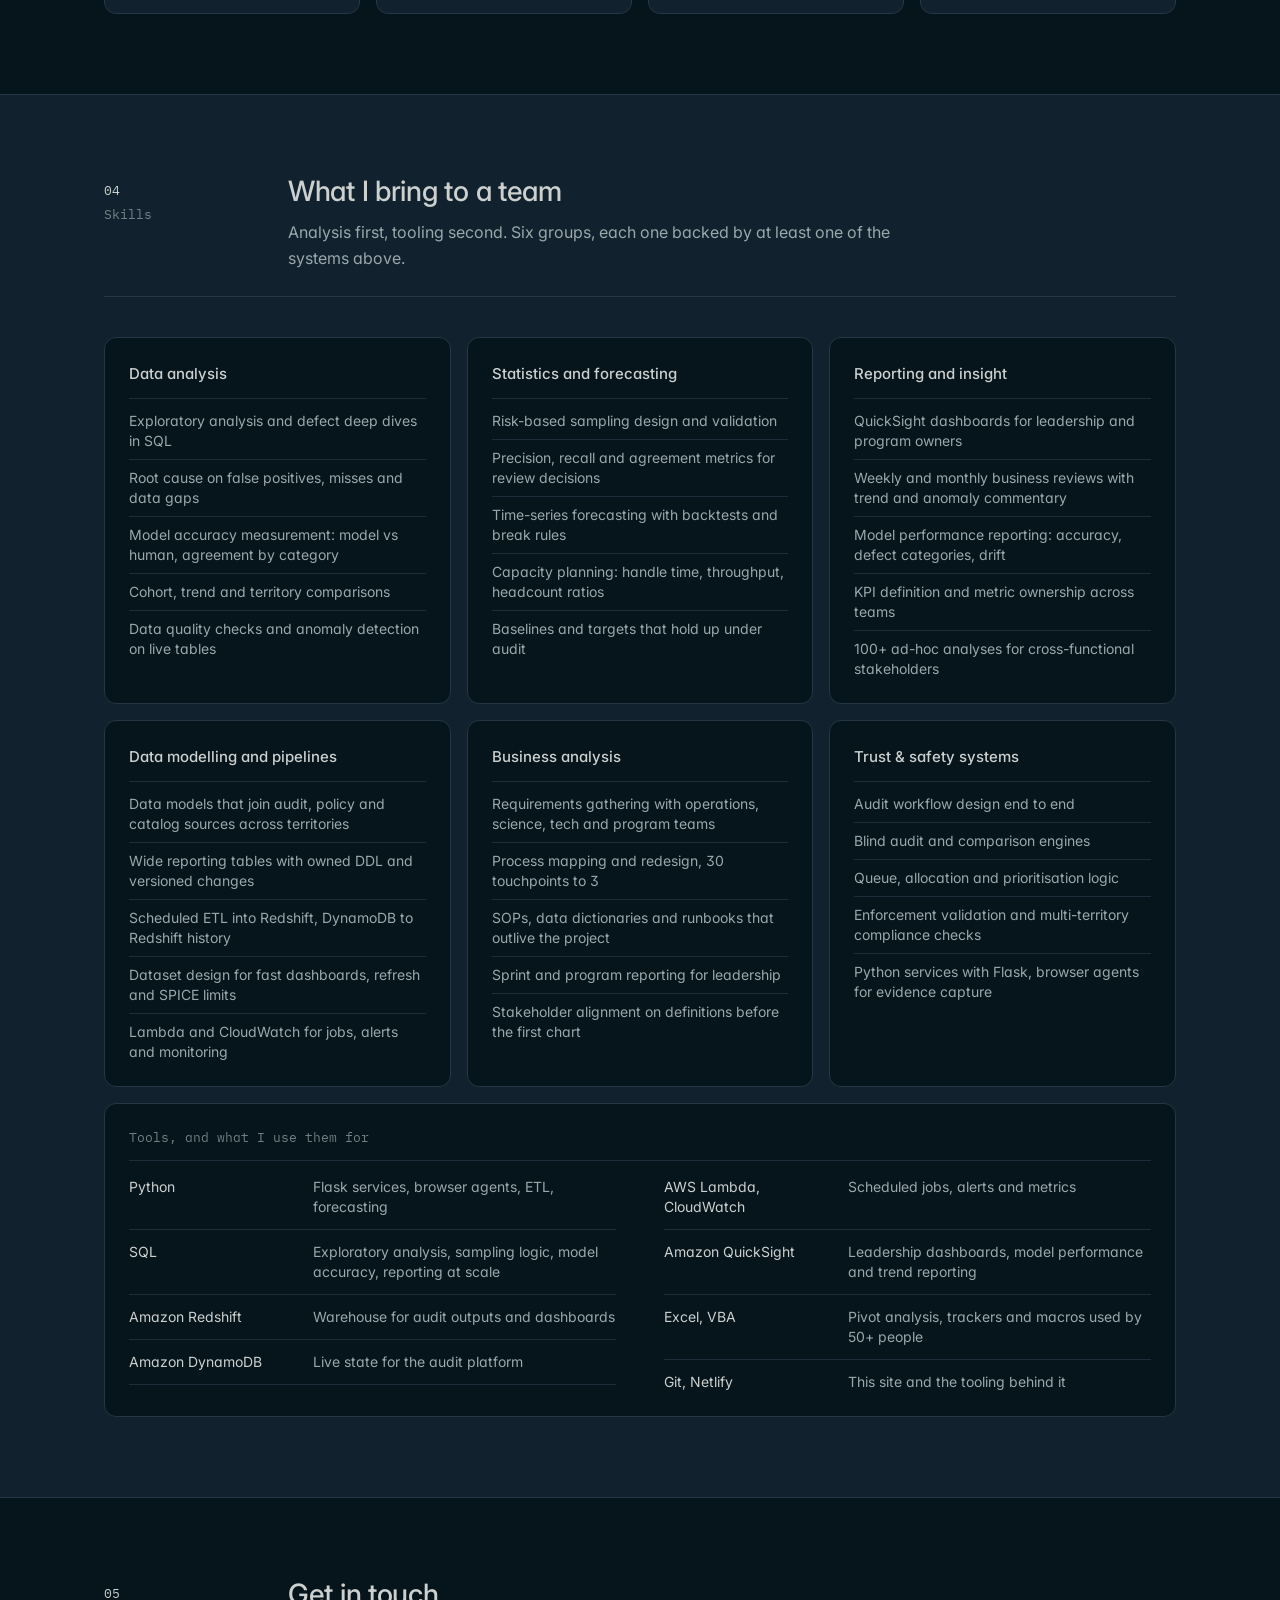
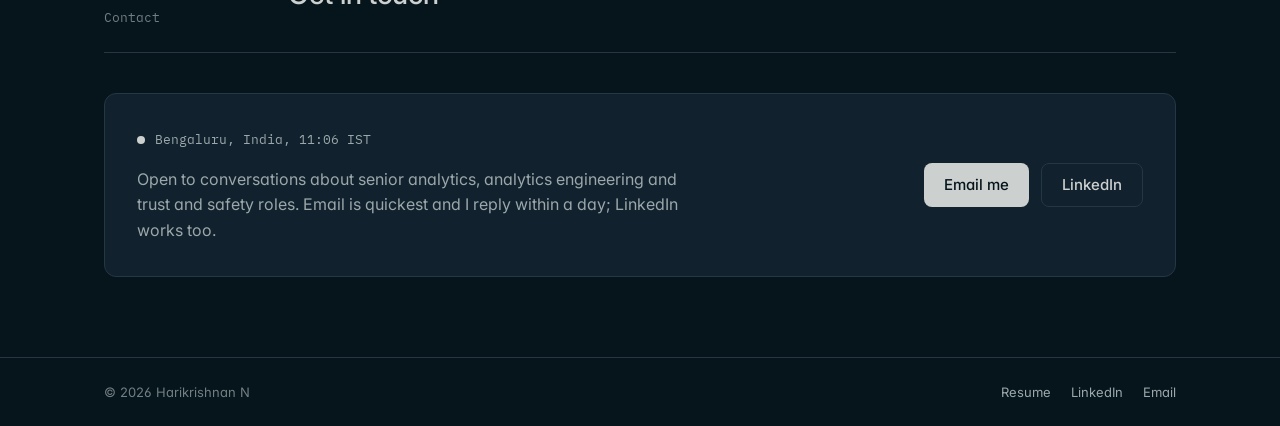
==== commit 76c56dfd: "Hero opener: outcome and scale instead of a task description" ====
--- a/index.html
+++ b/index.html
@@ -12,10 +12,10 @@
   <meta property="og:type" content="website">
   <meta property="og:url" content="https://harikriz.netlify.app/">
   <meta property="og:title" content="Harikrishnan N, Sr Business Analyst, Trust &amp; Safety Analytics">
-  <meta property="og:description" content="Risk detection and audit automation for a streaming catalog. SQL, Python, AWS. Used by 200+ people.">
+  <meta property="og:description" content="Analytics that keeps a global streaming catalog safe and compliant. Sr Business Analyst, Amazon Prime Video Trust &amp; Safety. SQL, Python, AWS.">
   <meta name="twitter:card" content="summary">
   <meta name="twitter:title" content="Harikrishnan N, Sr Business Analyst, Trust &amp; Safety Analytics">
-  <meta name="twitter:description" content="Risk detection and audit automation for a streaming catalog. SQL, Python, AWS. Used by 200+ people.">
+  <meta name="twitter:description" content="Analytics that keeps a global streaming catalog safe and compliant. Sr Business Analyst, Amazon Prime Video Trust &amp; Safety. SQL, Python, AWS.">
   <meta name="google-site-verification" content="R8Ux_fTHHuIgfNtx9JZ1mv4PHQBQAOeMeu85ZJoLAWw">
 
   <script type="application/ld+json">
@@ -62,9 +62,9 @@
       <div class="container">
         <div class="hero__text">
           <p class="hero__kicker"><span class="dot" aria-hidden="true"></span>Harikrishnan N, Sr Business Analyst, Bengaluru</p>
-          <h1 class="hero__title">I build the systems that decide what gets reviewed on a streaming catalog</h1>
+          <h1 class="hero__title">Analytics that keeps a global streaming catalog safe and compliant</h1>
           <p class="hero__lede">
-            At Amazon Prime Video Trust &amp; Safety I turn review and audit data into decisions: which titles get checked, how accurate the reviews and the models are, and where the next risk is. The analysis becomes dashboards, reports and tools used daily by 200+ people across global review teams.
+            Sr Business Analyst at Amazon Prime Video Trust &amp; Safety. I measure how accurate human reviews and automated rating models are, find where the risk is, and turn that into the dashboards, reports and tools 200+ people across global review teams use every day.
           </p>
           <div class="hero__actions">
             <a href="#work" class="btn btn--primary">See the work</a>
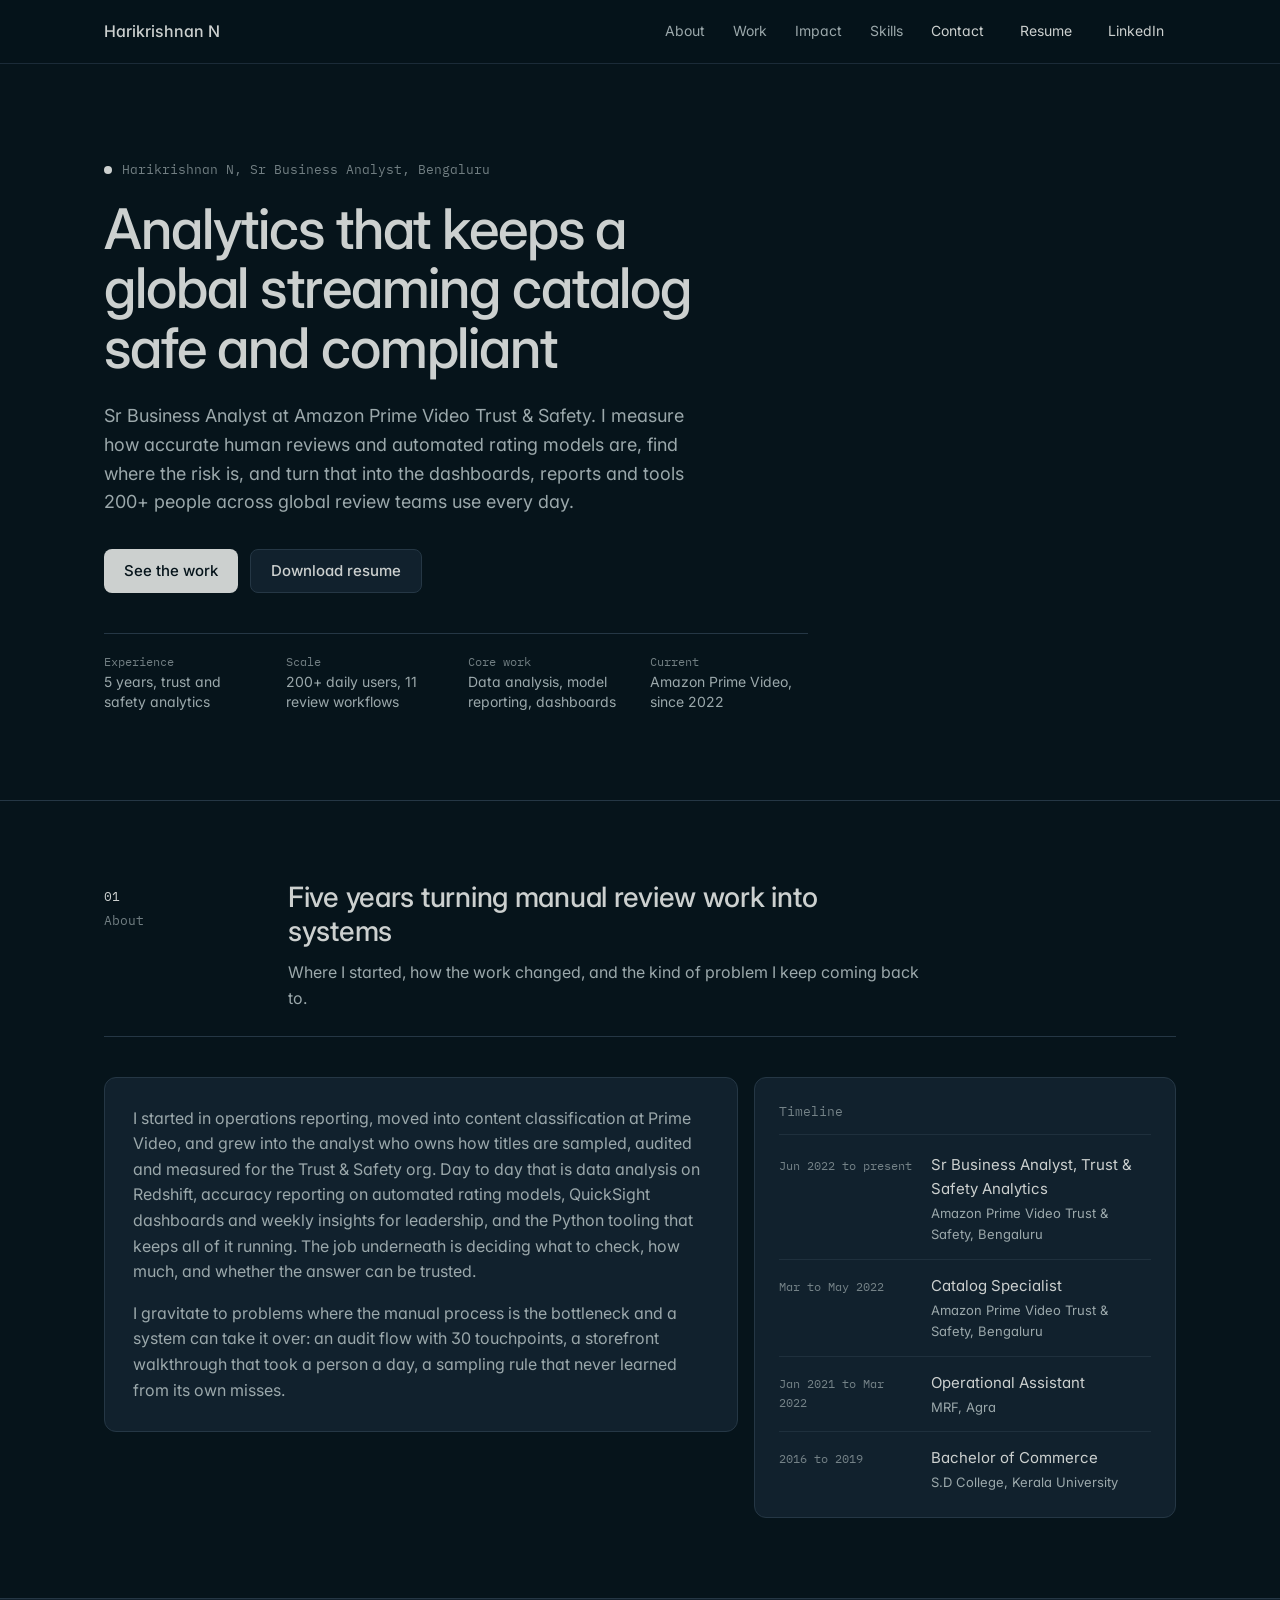
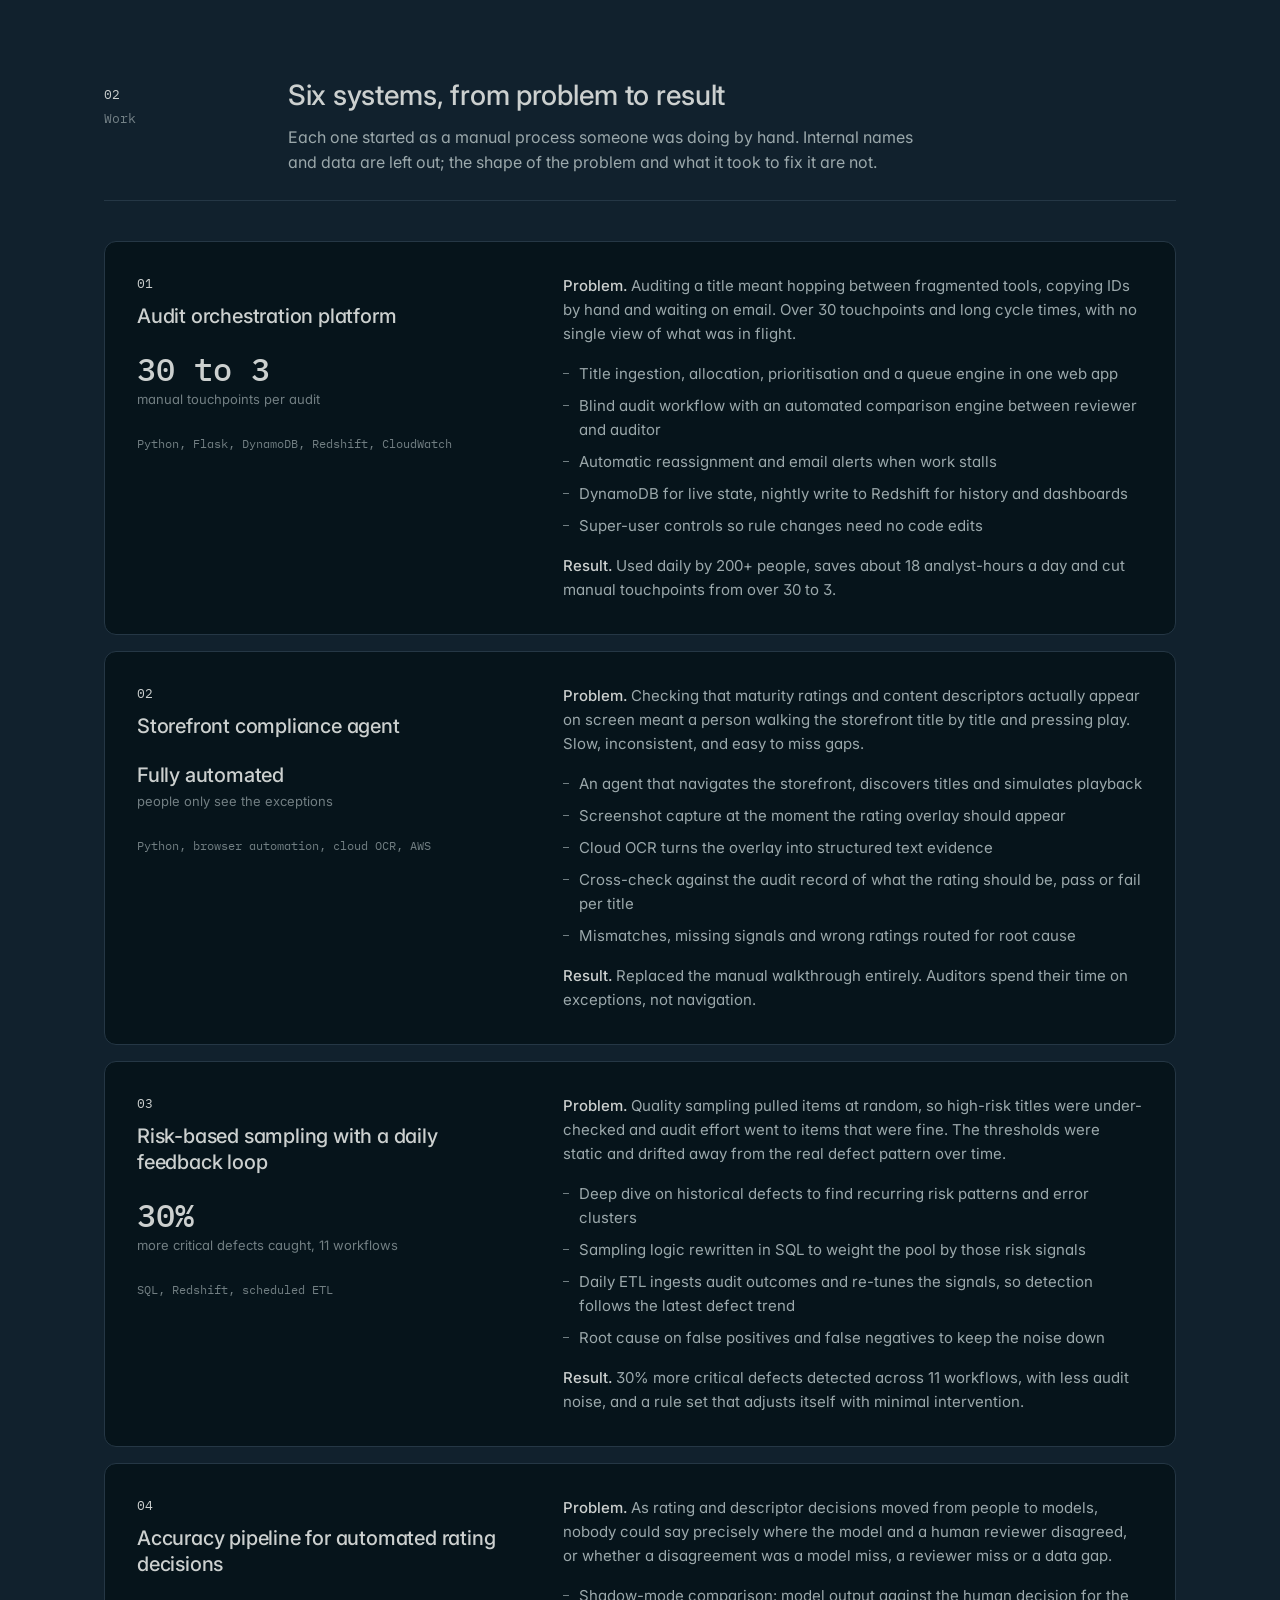
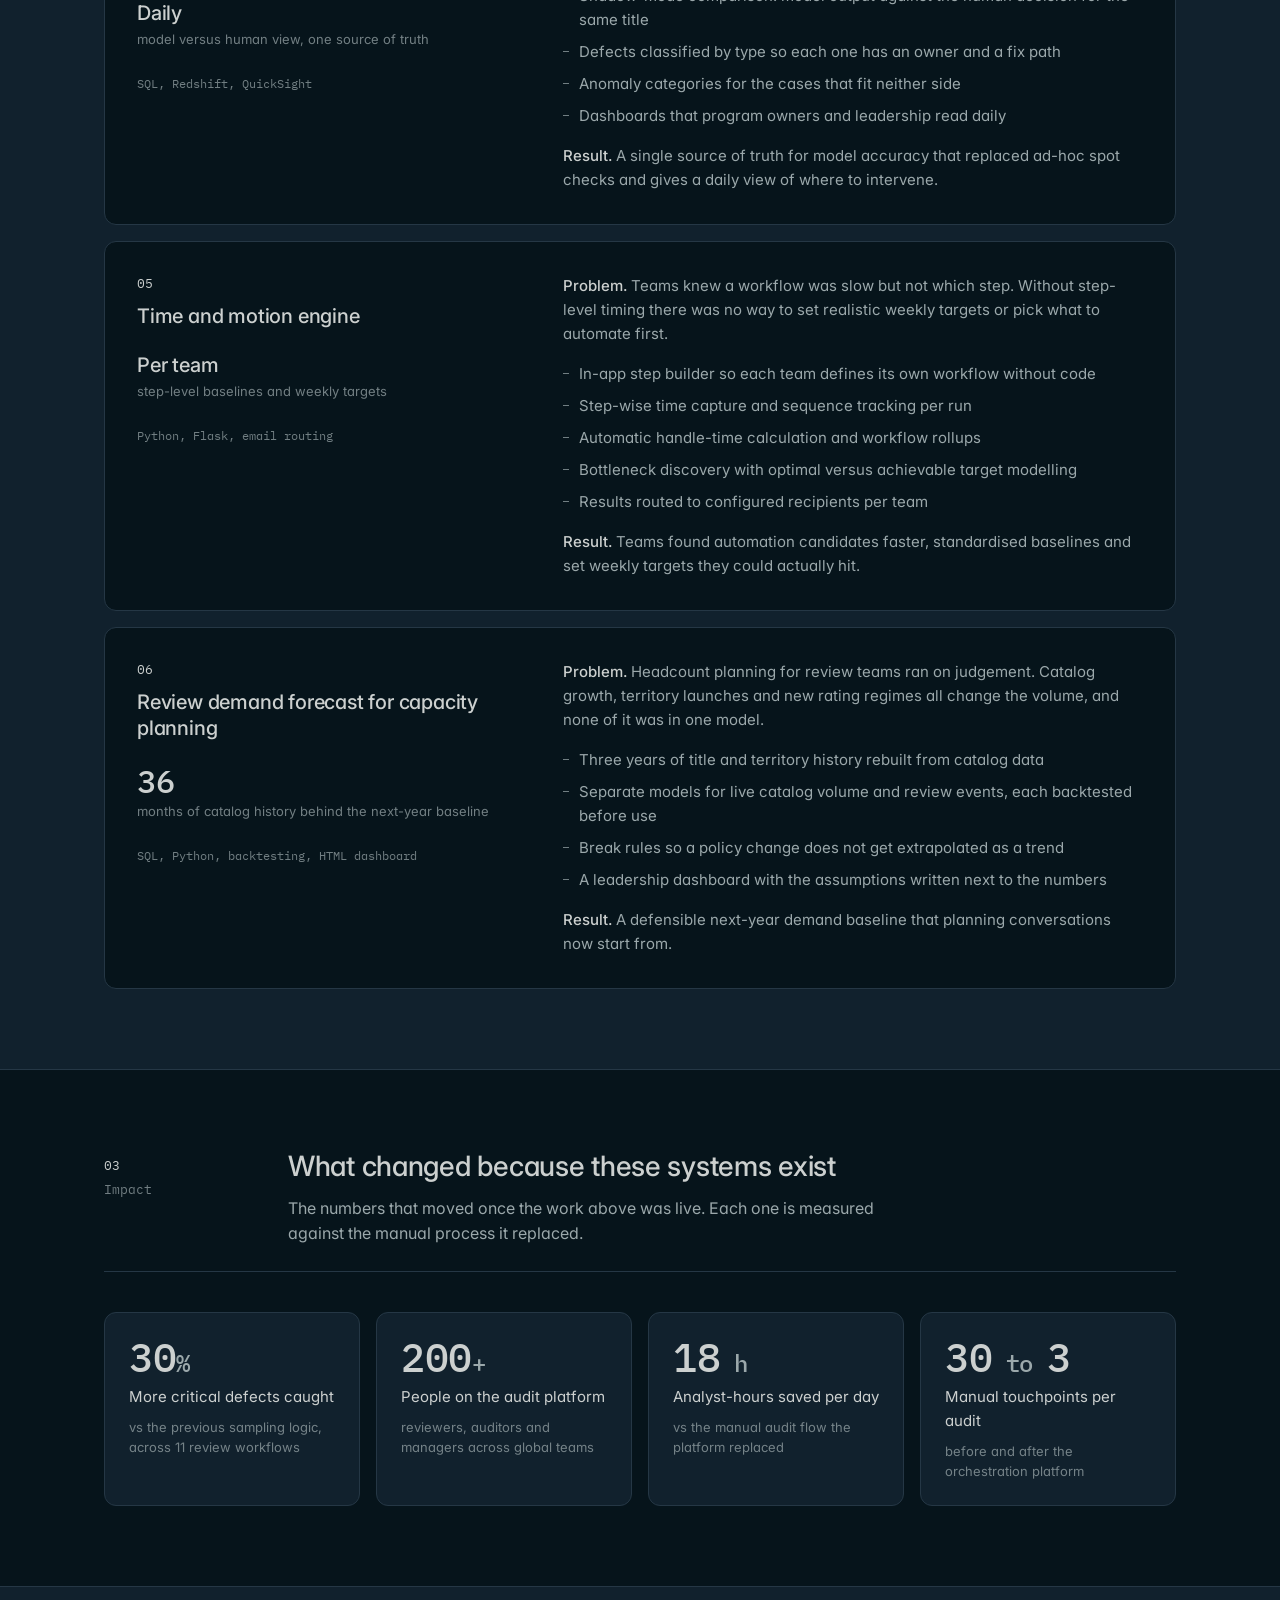
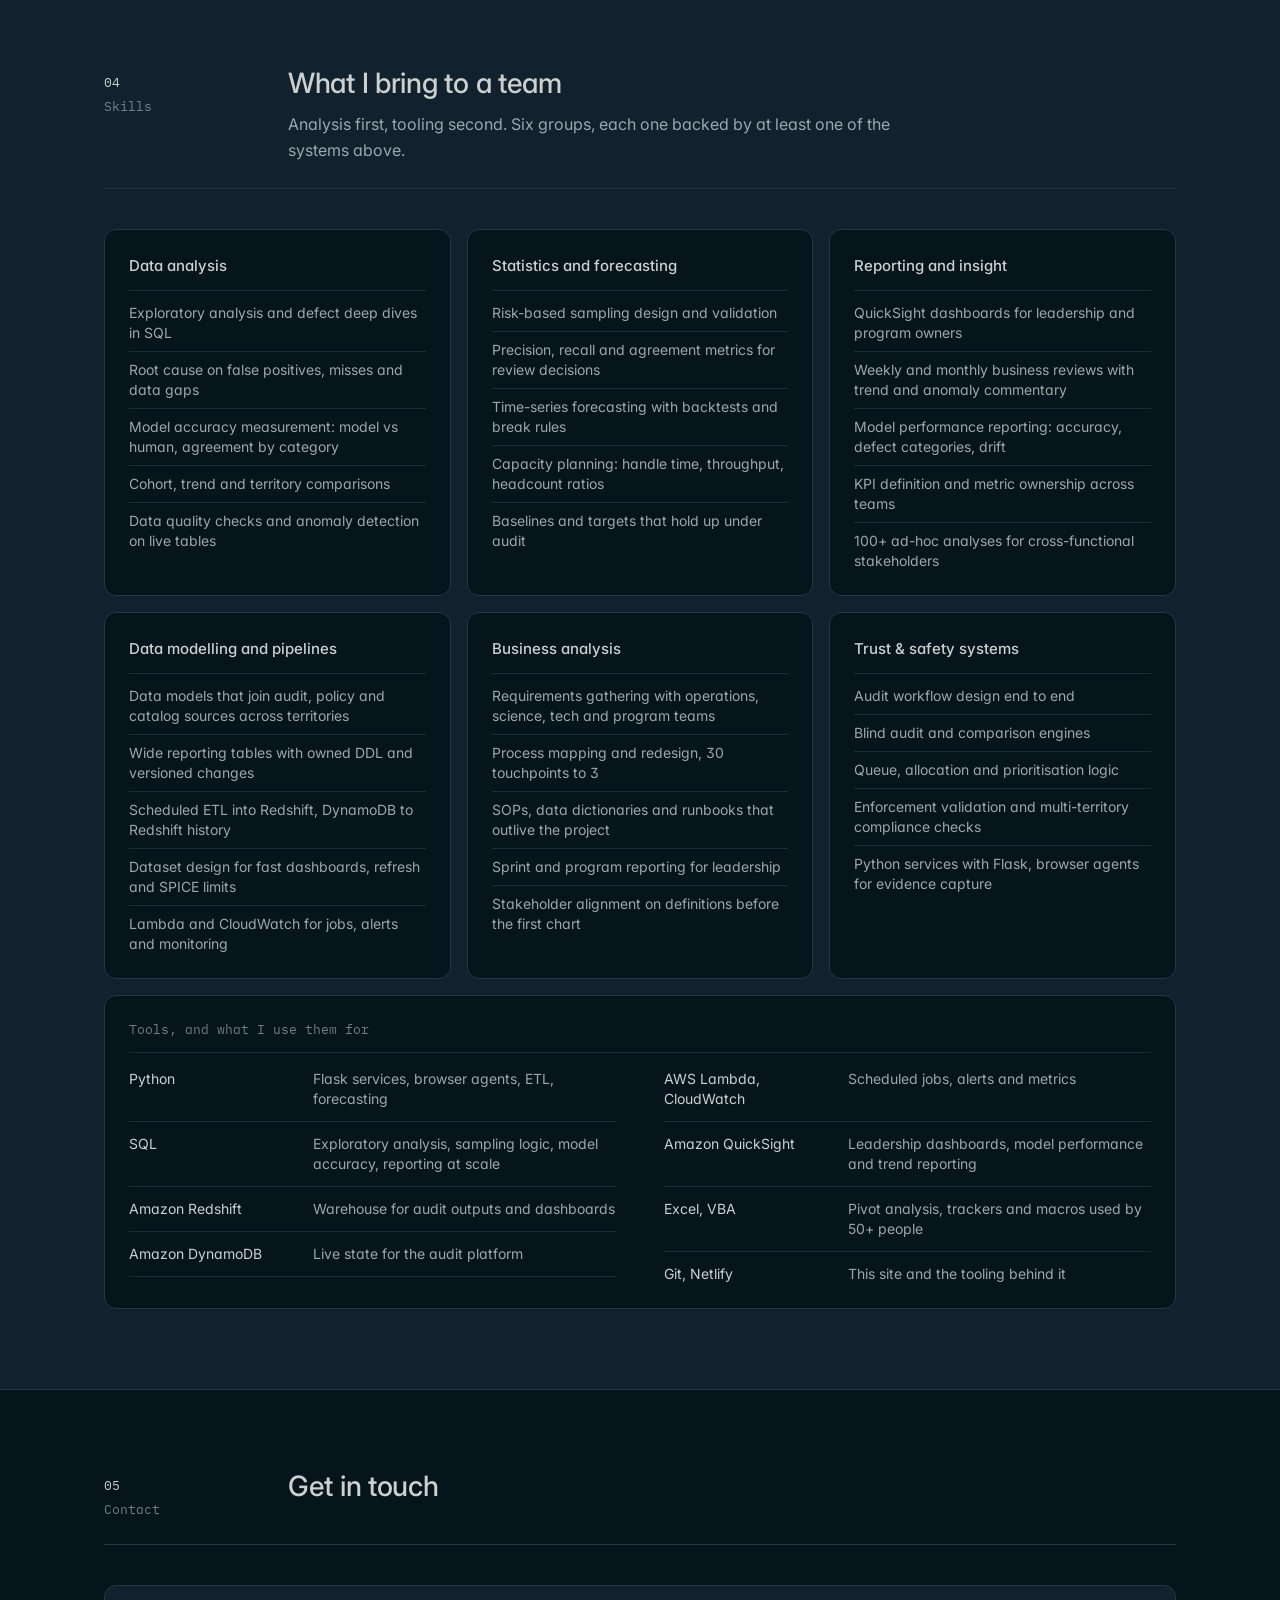
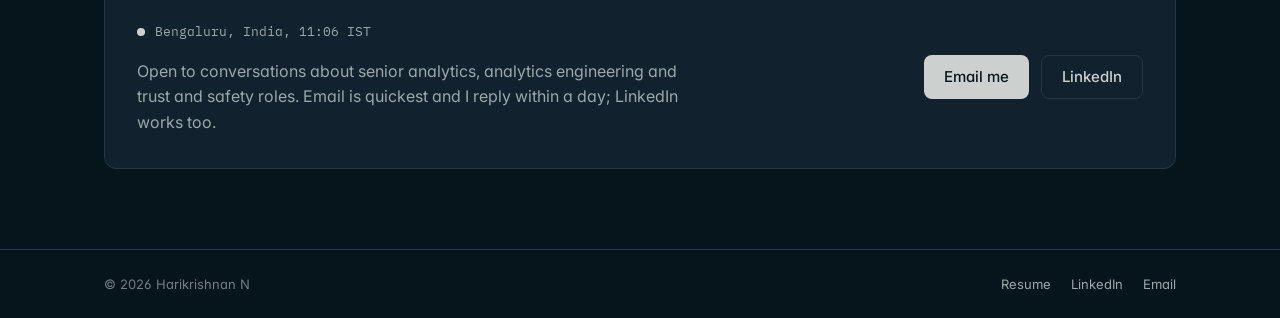
==== commit dbee3ead: "Remove hero audit panel; single-column hero with four-column facts strip" ====
--- a/index.html
+++ b/index.html
@@ -78,51 +78,6 @@
           </dl>
         </div>
 
-        <div class="hero__visual" aria-label="Illustrative audit dashboard: critical defects caught per week under risk-based versus random sampling, and a sample of the review queue">
-          <div class="panel">
-            <div class="panel__head">
-              <div>
-                <div class="panel__title">Audit queue</div>
-                <div class="panel__sub">Maturity ratings and content descriptors</div>
-              </div>
-              <span class="panel__live"><span class="dot" aria-hidden="true"></span>Preview</span>
-            </div>
-
-            <div class="chart">
-              <div class="chart__legend">
-                <span><i class="is-accent"></i>Risk-based sampling</span>
-                <span><i></i>Random sampling</span>
-              </div>
-              <svg viewBox="0 0 520 180" role="img" aria-label="Line chart, critical defects caught per week over 12 weeks. Risk-based sampling runs about 30 percent above random sampling.">
-                <g class="grid">
-                  <line x1="36" y1="150" x2="512" y2="150"/>
-                  <line x1="36" y1="115" x2="512" y2="115"/>
-                  <line x1="36" y1="80" x2="512" y2="80"/>
-                  <line x1="36" y1="45" x2="512" y2="45"/>
-                  <line x1="36" y1="10" x2="512" y2="10"/>
-                </g>
-                <text x="26" y="153" text-anchor="end">0</text>
-                <text x="26" y="83" text-anchor="end">20</text>
-                <text x="26" y="13" text-anchor="end">40</text>
-                <text x="36" y="172">wk 1</text>
-                <text x="252" y="172" text-anchor="middle">wk 6</text>
-                <text x="512" y="172" text-anchor="end">wk 12</text>
-                <polyline class="line line--base" points="36,73 79.3,66 122.5,76.5 165.8,62.5 209.1,69.5 252.4,66 295.6,73 338.9,59 382.2,69.5 425.5,62.5 468.7,66 512,69.5"/>
-                <polyline class="line line--accent" points="36,55.5 79.3,48.5 122.5,52 165.8,41.5 209.1,45 252.4,38 295.6,48.5 338.9,34.5 382.2,41.5 425.5,34.5 468.7,38 512,41.5"/>
-                <circle class="mark" cx="512" cy="41.5" r="3.5"/>
-              </svg>
-            </div>
-
-            <div class="queue" aria-hidden="true">
-              <div class="queue__row is-head"><span>Title</span><span>Check</span><span>Result</span></div>
-              <div class="queue__row"><span class="queue__id">T-48213</span><span>Rating overlay on playback</span><span class="queue__state"><span class="dot dot--pos"></span>Pass</span></div>
-              <div class="queue__row"><span class="queue__id">T-48219</span><span>Content descriptor set</span><span class="queue__state"><span class="dot dot--neg"></span>Mismatch</span></div>
-              <div class="queue__row"><span class="queue__id">T-48226</span><span>Rating overlay on playback</span><span class="queue__state"><span class="dot dot--pos"></span>Pass</span></div>
-              <div class="queue__row"><span class="queue__id">T-48231</span><span>Signal missing from storefront</span><span class="queue__state"><span class="dot"></span>Flagged</span></div>
-            </div>
-            <div class="panel__foot">1,284 titles this week, 3.1% defect rate. Illustrative data</div>
-          </div>
-        </div>
       </div>
     </section>
 
--- a/css/style.css
+++ b/css/style.css
@@ -77,27 +77,20 @@
 .nav__toggle:hover { color: var(--text); background: var(--raised); }
 
 /* Hero */
-.hero { padding: 72px 0 88px; }
-.hero .container {
-  display: grid;
-  grid-template-columns: minmax(0, 1fr) minmax(0, 1fr);
-  gap: 64px;
-  align-items: center;
-  min-height: min(calc(100vh - var(--nav-h) - 160px), 640px);
-}
+.hero { padding: 96px 0 88px; }
+.hero__text { max-width: 44rem; }
 .hero__text { animation: enter var(--enter) var(--ease) both; }
 .hero__kicker { font-family: var(--mono); font-size: 13px; line-height: 20px; color: var(--muted); margin-bottom: 20px; display: flex; align-items: flex-start; gap: 10px; }
 .hero__kicker .dot { margin-top: 6px; }
-.hero__title { font-size: 48px; line-height: 1.08; font-weight: 500; letter-spacing: -0.02em; text-wrap: balance; }
-.hero__lede { margin-top: 24px; font-size: 18px; line-height: 1.6; color: var(--text-2); max-width: 36rem; }
+.hero__title { font-size: 56px; line-height: 1.06; font-weight: 500; letter-spacing: -0.02em; text-wrap: balance; }
+.hero__lede { margin-top: 24px; font-size: 18px; line-height: 1.6; color: var(--text-2); max-width: 38rem; }
 .hero__actions { margin-top: 32px; display: flex; gap: 12px; flex-wrap: wrap; }
 .hero__facts {
   margin-top: 40px; padding-top: 20px; border-top: 1px solid var(--line-strong);
-  display: grid; grid-template-columns: repeat(2, minmax(0, 1fr)); gap: 16px 24px;
+  display: grid; grid-template-columns: repeat(4, minmax(0, 1fr)); gap: 16px 24px;
 }
 .hero__facts dt { font-family: var(--mono); font-size: 12px; line-height: 16px; color: var(--muted); }
 .hero__facts dd { font-size: 14px; line-height: 20px; color: var(--text-2); margin-top: 2px; }
-.hero__visual { animation: enter var(--enter) var(--ease) 80ms both; }
 
 @keyframes enter { from { opacity: 0; transform: translateY(10px); } to { opacity: 1; transform: none; } }
 
@@ -113,49 +106,8 @@
 .btn--secondary { background: var(--surface); color: var(--text); border: 1px solid var(--raised); }
 .btn--secondary:hover { background: var(--raised); }
 
-/* Status dot. Monochrome: filled light = live/flagged, filled slate = pass, ring = mismatch. */
+/* Status dot: kicker and contact. */
 .dot { width: 8px; height: 8px; border-radius: 50%; background: var(--accent); flex: none; }
-.dot--pos { background: var(--slate); }
-.dot--neg { background: transparent; box-shadow: inset 0 0 0 1.5px var(--text); }
-
-/* Preview panel */
-.panel {
-  background: var(--surface);
-  border: 1px solid var(--line-strong);
-  border-radius: 16px;
-  padding: 20px;
-  display: grid;
-  gap: 20px;
-}
-.panel__head { display: flex; align-items: center; justify-content: space-between; gap: 16px; }
-.panel__title { font-size: 15px; font-weight: 500; }
-.panel__sub { font-family: var(--mono); font-size: 12px; color: var(--muted); margin-top: 2px; }
-.panel__live { display: inline-flex; align-items: center; gap: 8px; font-family: var(--mono); font-size: 12px; color: var(--text-2); }
-
-.chart { display: grid; gap: 12px; }
-.chart__legend { display: flex; gap: 20px; font-family: var(--mono); font-size: 12px; color: var(--text-2); }
-.chart__legend span { display: inline-flex; align-items: center; gap: 8px; }
-.chart__legend i { width: 16px; height: 2px; border-radius: 1px; background: var(--slate); display: inline-block; }
-.chart__legend i.is-accent { background: var(--accent); }
-.chart svg { width: 100%; height: auto; display: block; }
-.chart text { font-family: var(--mono); font-size: 11px; fill: var(--muted); }
-.chart .grid { stroke: var(--line); stroke-width: 1; }
-.chart .line { fill: none; stroke-width: 2; stroke-linejoin: round; stroke-linecap: round; }
-.chart .line--base { stroke: var(--slate); }
-.chart .line--accent { stroke: var(--accent); }
-.chart .mark { fill: var(--accent); }
-
-.queue { border-top: 1px solid var(--line); padding-top: 4px; }
-.queue__row {
-  display: grid; grid-template-columns: 96px 1fr auto; gap: 16px; align-items: center;
-  height: 36px; font-size: 13px; color: var(--text-2);
-  border-bottom: 1px solid var(--line);
-}
-.queue__row:last-child { border-bottom: 0; }
-.queue__row.is-head { color: var(--muted); font-family: var(--mono); font-size: 12px; height: 32px; }
-.queue__id { font-family: var(--mono); font-size: 12px; color: var(--text); }
-.queue__state { display: inline-flex; align-items: center; gap: 8px; min-width: 88px; }
-.panel__foot { font-family: var(--mono); font-size: 12px; color: var(--muted); }
 
 /* Sections: each one is a numbered chapter with a ruled header and framed content. */
 .section { padding: 80px 0; border-top: 1px solid var(--line-strong); }
@@ -243,9 +195,9 @@
 
 /* Responsive */
 @media (max-width: 960px) {
-  .hero .container { grid-template-columns: 1fr; gap: 48px; min-height: 0; }
-  .hero { padding: 48px 0 80px; }
+  .hero { padding: 64px 0 72px; }
   .hero__title { font-size: 44px; }
+  .hero__facts { grid-template-columns: repeat(2, minmax(0, 1fr)); }
   .section__head { grid-template-columns: 1fr; gap: 12px; }
   .section__label { padding-top: 0; grid-auto-flow: column; justify-content: start; gap: 12px; }
   .about { grid-template-columns: 1fr; }
@@ -277,12 +229,10 @@
   .skills { grid-template-columns: 1fr; gap: 12px; }
   .tool { grid-template-columns: 1fr; gap: 2px; }
   .contact { grid-template-columns: 1fr; gap: 24px; align-items: start; }
-  .queue__row { grid-template-columns: 80px 1fr auto; gap: 12px; }
-  .panel { padding: 16px; }
 }
 
 @media print {
-  .nav, .hero__visual, .hero__actions, .contact__actions, .skip { display: none; }
+  .nav, .hero__actions, .contact__actions, .skip { display: none; }
   body { background: #fff; color: #111; font-size: 11pt; }
   .section, .hero { padding: 24px 0; border: 0; }
   .section--alt { background: #fff; }
@@ -297,6 +247,6 @@
 
 @media (prefers-reduced-motion: reduce) {
   html { scroll-behavior: auto; }
-  .hero__text, .hero__visual { animation: none; }
+  .hero__text { animation: none; }
   * { transition-duration: 0.01ms !important; }
 }
